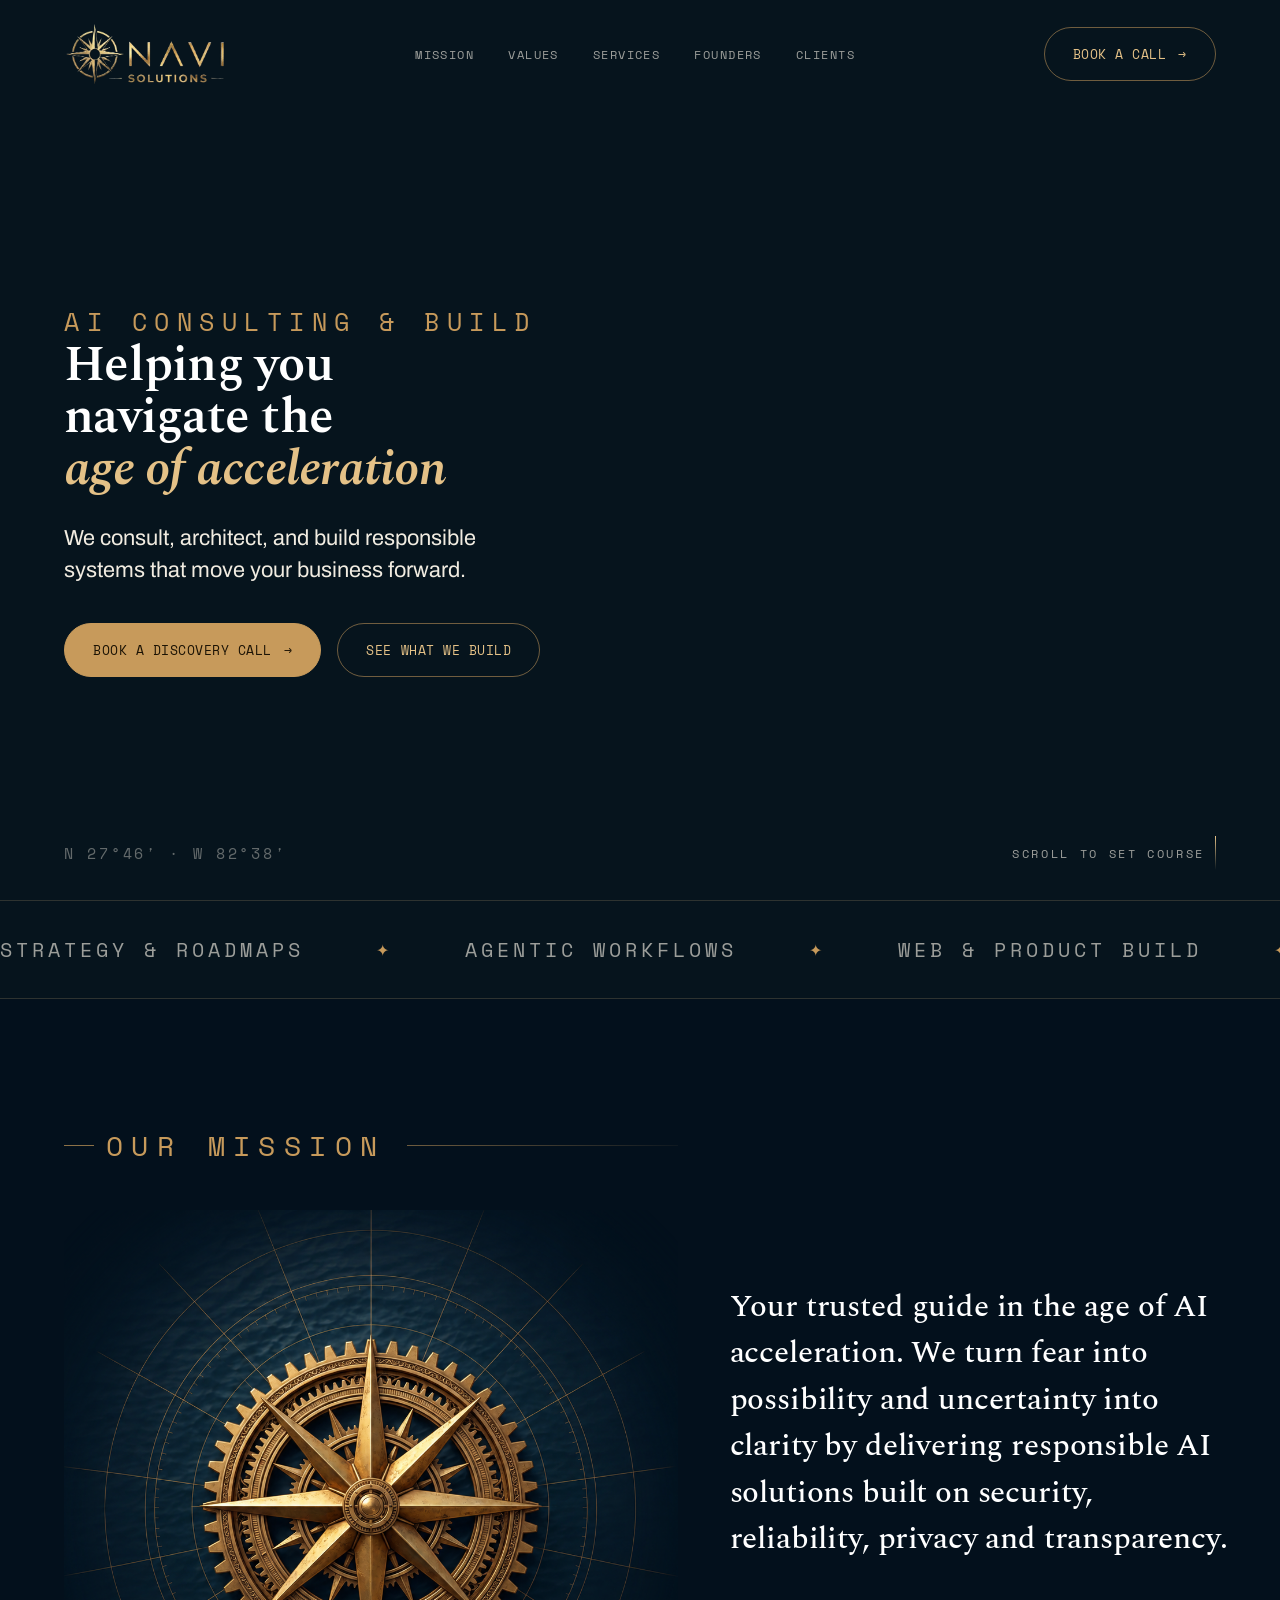
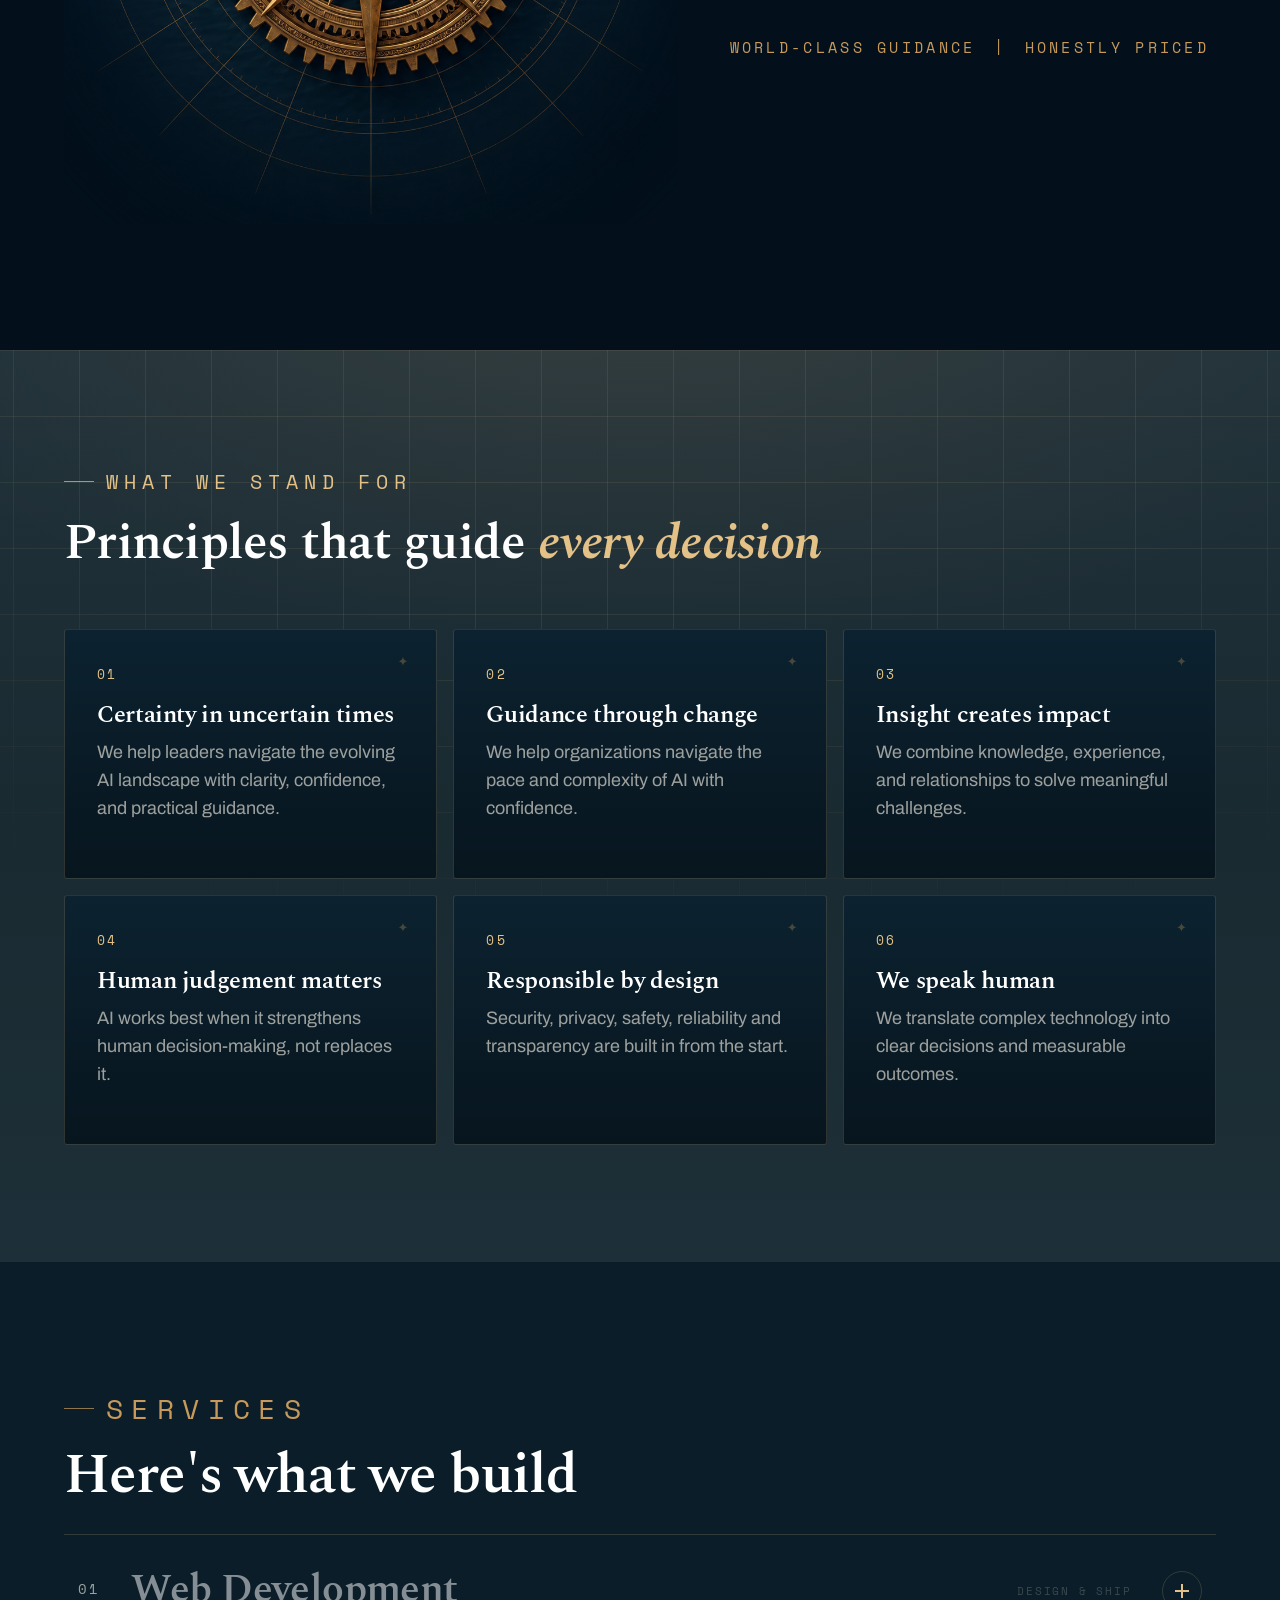
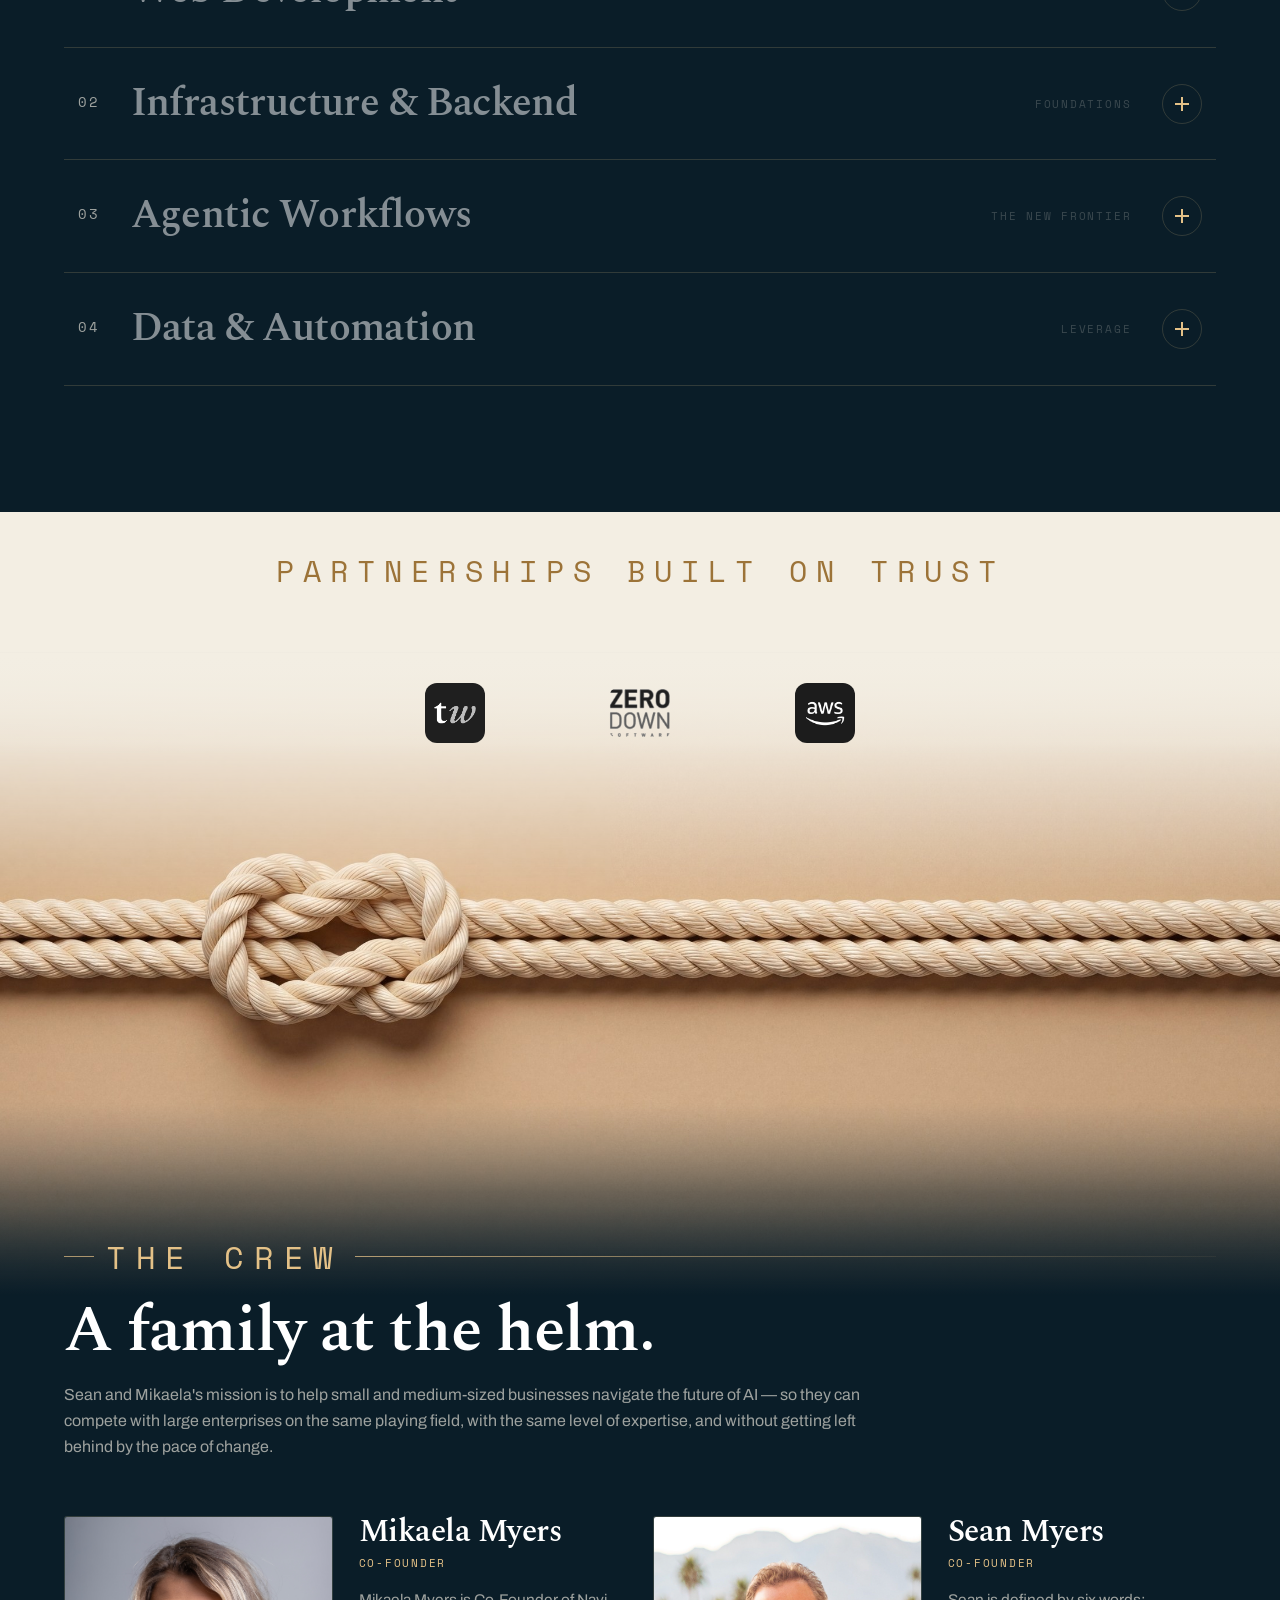
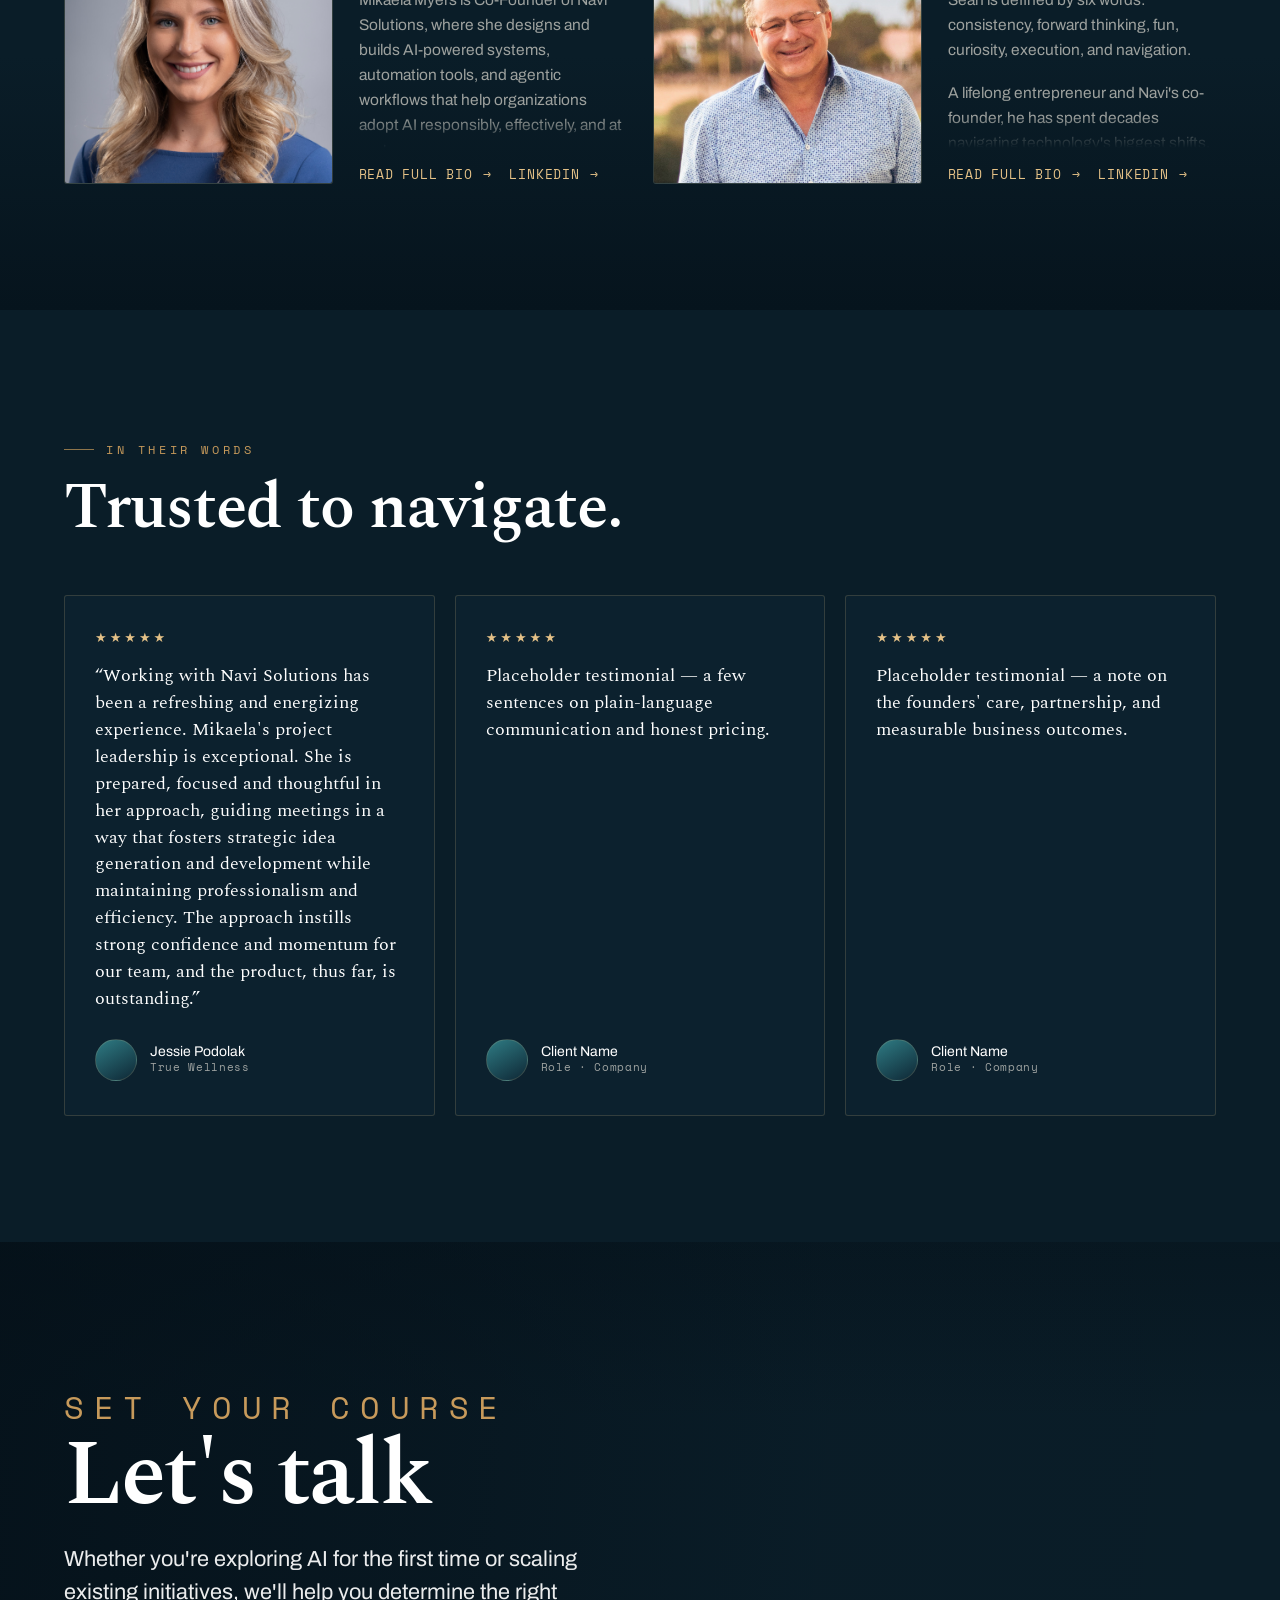
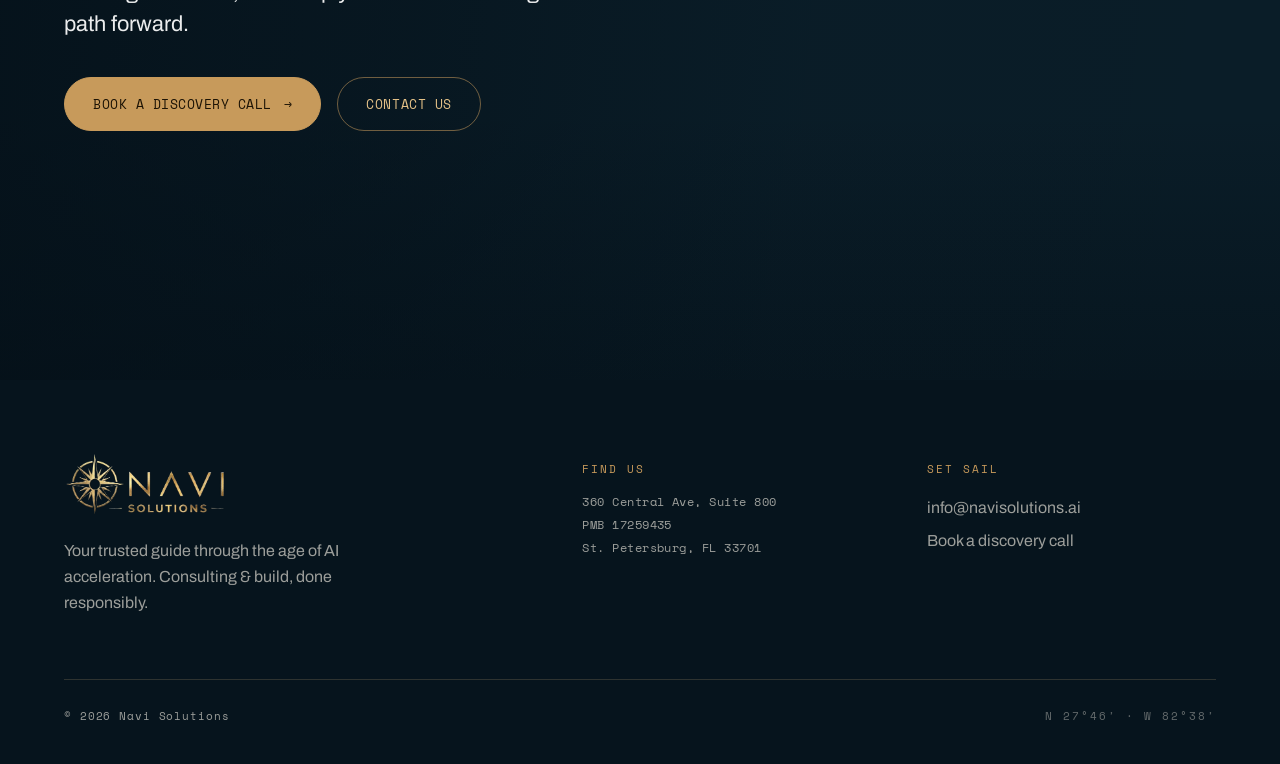
==== index.html @ 7c56c105 "Initial site upload from Claude Design export Co-Authored-By: Claude Sonnet 4.6 <noreply@anthropic.c" ====
<!DOCTYPE html>
<html lang="en" data-palette="teal" data-font="spectral">
<head>
<meta charset="UTF-8" />
<meta name="viewport" content="width=device-width, initial-scale=1.0" />
<title>Navi Solutions — Helping you navigate the age of acceleration</title>
<link rel="preconnect" href="https://fonts.googleapis.com" />
<link rel="preconnect" href="https://fonts.gstatic.com" crossorigin />
<link href="https://fonts.googleapis.com/css2?family=Fraunces:ital,opsz,wght@0,9..144,400;0,9..144,500;0,9..144,600;1,9..144,500;1,9..144,600&family=Spectral:ital,wght@0,500;0,600;1,500&family=Cormorant+Garamond:ital,wght@0,600;0,700;1,600&family=Archivo:wght@400;500;600&family=Space+Mono:wght@400;700&display=swap" rel="stylesheet" />
<link rel="stylesheet" href="site.css?v=24" />
<link rel="stylesheet" href="https://assets.calendly.com/assets/external/widget.css" />
</head>
<body>

<!-- ============================ NAV ============================ -->
<header class="nav">
  <a class="brand" href="#top" aria-label="Navi Solutions home">
    <img class="brand__logo" src="navi-logo-new.png" alt="Navi Solutions" />
  </a>
  <nav class="nav__menu">
    <a href="#mission">Mission</a>
    <a href="#values">Values</a>
    <a href="#services">Services</a>
    <a href="#founders">Founders</a>
    <a href="#proof">Clients</a>
  </nav>
  <div class="nav__right">
    <a class="btn btn--ghost js-book" href="https://calendly.com/mikaela-navisolutions/navi-solutions-discovery-call" target="_blank" rel="noopener"><span class="lbl">Book a call</span> <span class="arr">→</span></a>
    <button class="nav__burger" aria-label="Menu" aria-expanded="false"><span></span><span></span><span></span></button>
  </div>
</header>

<main id="top">

<!-- ============================ HERO ============================ -->
<section class="hero">
  <div class="hero__media">
    <video src="hero-compass-clean.mp4" autoplay muted loop playsinline></video>
  </div>
  <div class="hero__inner">
    <div class="hero__copy">
      <span class="kicker" data-rise="1" style="font-size: 25px">AI consulting &amp; build</span>
      <h1 data-rise="2" style="width: 600px">Helping you navigate the <em style="white-space: nowrap">age of acceleration</em></h1>
      <p class="hero__lead lead" data-rise="3">We consult, architect, and build responsible systems that move your business forward.</p>
      <div class="hero__actions" data-rise="4">
        <a class="btn js-book" href="https://calendly.com/mikaela-navisolutions/navi-solutions-discovery-call" target="_blank" rel="noopener"><span class="lbl">Book a discovery call</span> <span class="arr">→</span></a>
        <a class="btn btn--ghost" href="#services"><span class="lbl">See what we build</span></a>
      </div>
    </div>
  </div>
  <div class="hero__meta">
    <span class="coord" style="font-size: 15px">N 27°46′ · W 82°38′</span>
    <span class="scroll-cue" style="font-size: 12px">Scroll to set course <span class="rail"></span></span>
  </div>
</section>

<!-- ============================ STRIP ============================ -->
<div class="strip" aria-hidden="true">
  <div class="strip__track">
    <span class="strip__item">Strategy &amp; roadmaps</span>
    <span class="strip__item">Agentic workflows</span>
    <span class="strip__item">Web &amp; product build</span>
    <span class="strip__item">Data &amp; automation</span>
    <span class="strip__item">Deep infrastructure</span>
    <span class="strip__item">Responsible AI</span>
    <span class="strip__item">Strategy &amp; roadmaps</span>
    <span class="strip__item">Agentic workflows</span>
    <span class="strip__item">Web &amp; product build</span>
    <span class="strip__item">Data &amp; automation</span>
    <span class="strip__item">Deep infrastructure</span>
    <span class="strip__item">Responsible AI</span>
  </div>
</div>

<!-- ============================ MISSION ============================ -->
<section class="mission" id="mission">
  <div class="wrap">
    <div class="mission__grid">
      <div class="mission__aside">
        <div class="mission__head reveal">
          <span class="kicker mission__kicker">Our mission</span>
          <span class="mission__rule" aria-hidden="true"></span>
        </div>
        <figure class="mission__compass reveal">
          <img src="compass-mission-2.png" alt="Brass mariner's compass rose" loading="lazy" style="opacity: 1">
        </figure>
      </div>
      <div class="mission__body" style="gap: 26px">
      <p class="mission__lead reveal d1" style="font-size: 31px; text-align: left">Your trusted guide in the age of AI acceleration. We turn fear into possibility and uncertainty into clarity by delivering responsible AI solutions built on security, reliability, privacy and transparency.</p>
      <div class="mission__foot" style="gap: 2px">
        <p class="mission__note reveal d2" style="font-size: 15px; line-height: 2.4; width: 500px">World-class guidance <span class="sep">|</span> Honestly priced</p>
      </div>
    </div>
  </div>
</section>

<!-- ============================ VALUES ============================ -->
<section class="values" id="values">
  <div class="wrap">
    <div class="values__head">
      <span class="kicker reveal" style="font-size: 20px">What we stand for</span>
      <h2 class="h-sec reveal d1" style="font-size: 50px; max-width: none; white-space: nowrap">Principles that guide <em>every decision</em></h2>
    </div>
    <div class="vgrid">
      <article class="vcard reveal">
        <div class="vcard__no">01</div>
        <h3>Certainty in uncertain times</h3>
        <p style="font-size: 18px">We help leaders navigate the evolving AI landscape with clarity, confidence, and practical guidance.</p>
        <div class="vcard__rule"></div>
      </article>
      <article class="vcard reveal d1">
        <div class="vcard__no">02</div>
        <h3>Guidance through change</h3>
        <p style="font-size: 18px">We help organizations navigate the pace and complexity of AI with confidence.</p>
        <div class="vcard__rule"></div>
      </article>
      <article class="vcard reveal d2">
        <div class="vcard__no">03</div>
        <h3>Insight creates impact</h3>
        <p style="font-size: 18px">We combine knowledge, experience, and relationships to solve meaningful challenges.</p>
        <div class="vcard__rule"></div>
      </article>

      <article class="vcard reveal">
        <div class="vcard__no">04</div>
        <h3>Human judgement matters</h3>
        <p style="font-size: 18px">AI works best when it strengthens human decision-making, not replaces it.</p>
        <div class="vcard__rule"></div>
      </article>
      <article class="vcard reveal d1">
        <div class="vcard__no">05</div>
        <h3>Responsible by design</h3>
        <p style="font-size: 18px">Security, privacy, safety, reliability and transparency are built in from the start.</p>
        <div class="vcard__rule"></div>
      </article>
      <article class="vcard reveal d2">
        <div class="vcard__no">06</div>
        <h3>We speak human</h3>
        <p style="font-size: 18px">We translate complex technology into clear decisions and measurable outcomes.</p>
        <div class="vcard__rule"></div>
      </article>
    </div>
  </div>
</section>

<!-- ============================ SERVICES ============================ -->
<section class="services" id="services">
  <div class="wrap">
    <div class="services__head">
      <div>
        <span class="kicker reveal" style="font-size: 28px">Services</span>
        <h2 class="h-sec reveal d1" style="color: #fff; margin-top: 18px; font-size: 56px">Here's what we build</h2>
      </div>
    </div>
    <div class="svc-rows reveal d1">
      <article class="svc-row" tabindex="0" aria-expanded="false">
        <div class="svc-row__head">
          <span class="svc-row__no">01</span>
          <h3 class="svc-row__title" style="font-size: 40px">Web Development</h3>
          <span class="svc-row__hint">design &amp; ship</span>
          <span class="svc-row__plus" aria-hidden="true"></span>
        </div>
        <div class="svc-row__panel"><ul class="svc-row__items">
          <li>Business websites</li><li>Web apps</li><li>Landing pages</li>
        </ul></div>
      </article>
      <article class="svc-row" tabindex="0" aria-expanded="false">
        <div class="svc-row__head">
          <span class="svc-row__no">02</span>
          <h3 class="svc-row__title" style="font-size: 40px">Infrastructure &amp; Backend</h3>
          <span class="svc-row__hint">foundations</span>
          <span class="svc-row__plus" aria-hidden="true"></span>
        </div>
        <div class="svc-row__panel"><ul class="svc-row__items">
          <li>Database design &amp; build</li><li>Authentication systems</li><li>Tech-stack recommendations</li>
        </ul></div>
      </article>
      <article class="svc-row" tabindex="0" aria-expanded="false">
        <div class="svc-row__head">
          <span class="svc-row__no">03</span>
          <h3 class="svc-row__title" style="font-size: 40px">Agentic Workflows</h3>
          <span class="svc-row__hint">the new frontier</span>
          <span class="svc-row__plus" aria-hidden="true"></span>
        </div>
        <div class="svc-row__panel"><ul class="svc-row__items">
          <li>Responsible design</li><li>Architecture planning</li><li>Hosted &amp; deployable systems</li>
        </ul></div>
      </article>
      <article class="svc-row" tabindex="0" aria-expanded="false">
        <div class="svc-row__head">
          <span class="svc-row__no">04</span>
          <h3 class="svc-row__title" style="font-size: 40px">Data &amp; Automation</h3>
          <span class="svc-row__hint">leverage</span>
          <span class="svc-row__plus" aria-hidden="true"></span>
        </div>
        <div class="svc-row__panel"><ul class="svc-row__items">
          <li>Data-analysis scripts</li><li>Automation tools</li><li>File formatting</li><li>Data labeling</li>
        </ul></div>
      </article>
    </div>
  </div>
</section>

<!-- ============================ CLIENTS ============================ -->
<section class="clients" id="proof">
  <div class="wrap">
    <div class="clients__head">
      <span class="kicker on-cream reveal" style="justify-content:center; font-size: 30px">Partnerships built on trust</span>
    </div>
    <div class="clients__row reveal d1">
      <a class="client" href="https://truewellness.org/" target="_blank" rel="noopener"><img class="client__logo" src="tw-mono.png" alt="True Wellness" loading="lazy"></a>
      <a class="client" href="https://zerodownsoftware.com/" target="_blank" rel="noopener"><img class="client__logo" src="zerodown-mono.png" alt="Zero Down" loading="lazy" style="height:52px"></a>
      <a class="client" href="https://aws.amazon.com/" target="_blank" rel="noopener"><img class="client__logo" src="aws-mono.png" alt="AWS" loading="lazy"></a>
    </div>
  </div>
</section>

<div class="rope-sep" aria-hidden="true"><img src="rope-divider-5.jpg" alt="" loading="lazy"></div>

<!-- ============================ FOUNDERS ============================ -->
<section class="founders" id="founders">
  <div class="wrap">
    <div class="founders__head">
      <span class="kicker on-cream reveal" style="font-size: 32px">The crew</span>
      <h2 class="h-sec reveal d1" style="margin-top:18px">A family at the helm.</h2>
      <p class="reveal d2">Sean and Mikaela's mission is to help small and medium-sized businesses navigate the future of AI — so they can compete with large enterprises on the same playing field, with the same level of expertise, and without getting left behind by the pace of change.</p>
    </div>
    <div class="founders__grid">
      <article class="founder reveal">
        <div class="founder__photo founder__photo--filled"><img src="mikaela.jpg" alt="Mikaela Myers" loading="lazy" style="object-position:50% 18%"></div>
        <div class="founder__body">
          <h3>Mikaela Myers</h3>
          <div class="role">Co-founder</div>
          <div class="founder__bio">
            <p>Mikaela Myers is Co-Founder of Navi Solutions, where she designs and builds AI-powered systems, automation tools, and agentic workflows that help organizations adopt AI responsibly, effectively, and at scale.</p>
            <p>Before founding Navi, she spent nearly eight years at Amazon and AWS, building deep expertise at the intersection of artificial intelligence, product strategy, and responsible innovation…</p>
          </div>
          <div class="founder__links"><button class="ulink ulink--btn" type="button" data-bio-open="bio-mikaela" aria-haspopup="dialog">Read full bio <span class="arr">→</span></button><a class="ulink" href="https://www.linkedin.com/in/mikaela-myers-603930a4/" target="_blank" rel="noopener">LinkedIn <span class="arr">→</span></a></div>
        </div>
      </article>
      <article class="founder reveal d1">
        <div class="founder__photo founder__photo--filled"><img src="sean.png" alt="Sean Myers" loading="lazy"></div>
        <div class="founder__body">
          <h3>Sean Myers</h3>
          <div class="role">Co-founder</div>
          <div class="founder__bio">
            <p>Sean is defined by six words: consistency, forward thinking, fun, curiosity, execution, and navigation.</p>
            <p>A lifelong entrepreneur and Navi's co-founder, he has spent decades navigating technology's biggest shifts, from client-server and the dot-com era to the ASP wave that foreshadowed SaaS, and now cloud and AI…</p>
          </div>
          <div class="founder__links"><button class="ulink ulink--btn" type="button" data-bio-open="bio-sean" aria-haspopup="dialog">Read full bio <span class="arr">→</span></button><a class="ulink" href="#">LinkedIn <span class="arr">→</span></a></div>
        </div>
      </article>
    </div>
  </div>
</section>

<!-- ============================ TESTIMONIALS ============================ -->
<section class="tst">
  <div class="wrap">
    <div class="tst__head">
      <div>
        <span class="kicker reveal">In their words</span>
        <h2 class="h-sec reveal d1" style="margin-top:18px">Trusted to navigate.</h2>
      </div>
    </div>
    <div class="tst__grid">
      <article class="tcard reveal">
        <div class="stars">★★★★★</div>
        <blockquote>“Working with Navi Solutions has been a refreshing and energizing experience. Mikaela's project leadership is exceptional. She is prepared, focused and thoughtful in her approach, guiding meetings in a way that fosters strategic idea generation and development while maintaining professionalism and efficiency. The approach instills strong confidence and momentum for our team, and the product, thus far, is outstanding.”</blockquote>
        <div class="tcard__who"><div class="tcard__av"></div><div><div class="tcard__n">Jessie Podolak</div><div class="tcard__m">True Wellness</div></div></div>
      </article>
      <article class="tcard reveal d1">
        <div class="stars">★★★★★</div>
        <blockquote>Placeholder testimonial — a few sentences on plain-language communication and honest pricing.</blockquote>
        <div class="tcard__who"><div class="tcard__av"></div><div><div class="tcard__n">Client Name</div><div class="tcard__m">Role · Company</div></div></div>
      </article>
      <article class="tcard reveal d2">
        <div class="stars">★★★★★</div>
        <blockquote>Placeholder testimonial — a note on the founders' care, partnership, and measurable business outcomes.</blockquote>
        <div class="tcard__who"><div class="tcard__av"></div><div><div class="tcard__n">Client Name</div><div class="tcard__m">Role · Company</div></div></div>
      </article>
    </div>
  </div>
</section>

<!-- ============================ END / CONTACT ============================ -->
<section class="end" id="contact">
  <video class="end__video" src="water-bg.mp4?v=2" autoplay muted loop playsinline></video>
  <div class="end__scrim" aria-hidden="true"></div>
  <div class="end__copy">
    <div class="end__copy-inner">
      <span class="kicker reveal" style="font-size: 32px">Set your course</span>
      <h2 class="display reveal d1" style="font-size:clamp(48px,7.2vw,108px)">Let's talk</h2>
      <p class="lead end__lead reveal d2">Whether you're exploring AI for the first time or scaling existing initiatives, we'll help you determine the right path forward.</p>
      <div class="end__actions reveal d3">
        <a class="btn js-book" href="https://calendly.com/mikaela-navisolutions/navi-solutions-discovery-call" target="_blank" rel="noopener"><span class="lbl">Book a discovery call</span> <span class="arr">→</span></a>
        <button class="btn btn--ghost" type="button" id="contactToggle" aria-expanded="false" aria-controls="contactForm"><span class="lbl">Contact us</span></button>
      </div>
      <div class="contact reveal d3" id="contactForm">
        <div class="contact__inner">
          <form class="contact__card" id="contactFormEl" action="https://api.web3forms.com/submit" method="POST" novalidate>
            <input type="hidden" name="access_key" value="60089adf-e6bf-47f3-85b9-4d3ddc64207a" />
            <input type="hidden" name="subject" value="New contact from Navi Solutions website" />
            <input type="hidden" name="from_name" value="Navi Solutions Website" />
            <input type="checkbox" name="botcheck" class="contact__hp" tabindex="-1" autocomplete="off" aria-hidden="true" />
            <div class="contact__grid">
              <div class="field"><label for="cf-name">Name</label><input id="cf-name" name="name" type="text" placeholder="Your name" required /></div>
              <div class="field"><label for="cf-email">Email</label><input id="cf-email" name="email" type="email" placeholder="you@company.com" required /></div>
              <div class="field field--full"><label for="cf-company">Company</label><input id="cf-company" name="company" type="text" placeholder="Company name" /></div>
              <div class="field field--full"><label for="cf-note">Brief note</label><textarea id="cf-note" name="note" placeholder="What would you like to talk about?"></textarea></div>
            </div>
            <button class="btn contact__submit" type="submit"><span class="lbl">Send message</span> <span class="arr">→</span></button>
          </form>
        </div>
      </div>
    </div>
  </div>
</section>
</main>

<!-- ============================ FOOTER ============================ -->
<footer class="foot">
  <div class="wrap">
    <div class="foot__top">
      <div class="foot__brand">
        <a class="brand" href="#top">
          <img class="brand__logo brand__logo--foot" src="navi-logo-new.png" alt="Navi Solutions" />
        </a>
        <p>Your trusted guide through the age of AI acceleration. Consulting &amp; build, done responsibly.</p>
      </div>
      <div class="foot__col">
        <h4>Find us</h4>
        <address class="foot__addr">
          360 Central Ave, Suite 800<br>
          PMB 17259435<br>
          St. Petersburg, FL 33701
        </address>
      </div>
      <div class="foot__col">
        <h4>Set sail</h4>
        <a href="mailto:info@navisolutions.ai">info@navisolutions.ai</a>
        <a class="js-book" href="https://calendly.com/mikaela-navisolutions/navi-solutions-discovery-call" target="_blank" rel="noopener">Book a discovery call</a>
      </div>
    </div>
    <div class="foot__bottom">
      <span>© 2026 Navi Solutions</span>
      <span class="coord">N 27°46′ · W 82°38′</span>
    </div>
  </div>
</footer>

<div id="bio-mikaela" class="bio" aria-hidden="true">
  <div class="bio__backdrop" data-bio-close></div>
  <div class="bio__panel" role="dialog" aria-modal="true" aria-labelledby="bio-mikaela-name">
    <button class="bio__close" type="button" data-bio-close aria-label="Close">
      <span></span><span></span>
    </button>
    <div class="bio__media"><img src="mikaela.jpg" alt="Mikaela Myers" style="object-position:50% 18%"></div>
    <div class="bio__content">
      <span class="bio__role">Co-founder · Navi Solutions</span>
      <h3 class="bio__name" id="bio-mikaela-name">Mikaela Myers</h3>
      <div class="bio__copy">
        <p>Mikaela Myers is Co-Founder of Navi Solutions, where she designs and builds AI-powered systems, automation tools, and agentic workflows that help organizations adopt AI responsibly, effectively, and at scale.</p>
        <p>Before founding Navi, Mikaela spent nearly eight years at Amazon and AWS, building deep expertise at the intersection of artificial intelligence, product strategy, and responsible innovation. Most recently, she served as a Senior Technical Product Manager focused on Responsible AI, leading initiatives that embedded responsible AI best practices across traditional machine learning, generative AI, and agentic systems throughout the AWS stack.</p>
        <p>Her experience spans responsible AI frameworks, model governance, gold-standard dataset development, and tooling for teams working in computer vision, multimodal AI, generative AI, and agent architectures. In 2025, she announced the launch of the AWS Responsible AI Best Practice Framework at AWS re:Invent and co-led product development for a model customization agent within SageMaker AI.</p>
        <p>Earlier in her career, Mikaela was a product manager for multiple image-based models for Amazon Visual Search and led large-scale fulfillment center operations, experiences that shaped her ability to bridge technical innovation with operational execution.</p>
        <p>Having traveled to more than forty countries, Mikaela brings a global perspective and deep curiosity about how people learn, work, and adapt to change. That curiosity continues to fuel her work as an entrepreneur, helping organizations navigate one of the most transformative technological shifts of our time.</p>
      </div>
    </div>
  </div>
</div>

<div id="bio-sean" class="bio" aria-hidden="true">
  <div class="bio__backdrop" data-bio-close></div>
  <div class="bio__panel" role="dialog" aria-modal="true" aria-labelledby="bio-sean-name">
    <button class="bio__close" type="button" data-bio-close aria-label="Close">
      <span></span><span></span>
    </button>
    <div class="bio__media"><img src="sean.png" alt="Sean Myers"></div>
    <div class="bio__content">
      <span class="bio__role">Co-founder · Navi Solutions</span>
      <h3 class="bio__name" id="bio-sean-name">Sean Myers</h3>
      <div class="bio__copy">
        <p>Sean Myers is defined by six words: consistency, forward thinking, fun, curiosity, execution, and navigation.</p>
        <p>A lifelong entrepreneur and a co-founder of Navi Solutions, Sean has spent many decades navigating technology's most pivotal shifts. From the client-server revolution of the 1980s and '90s, through the dot-com era, the rise of ASP (Application Service Provider) platforms that foreshadowed modern SaaS, and into today's cloud and AI-driven world. As an early-stage founder and investor in infrastructure and deep technology, he has built and led large, high-performing multinational teams, turning bold ideas into operating businesses across borders and time zones. Sean has always had a knack for seeing around the corner. He began investing in the ASP space before the internet bubble even popped, recognizing the future of software delivery long before the market caught up.</p>
        <p>That spirit of navigation runs deeper than technology. When his daughter Mikaela was ten years old, Sean moved the family aboard a sailboat and spent fifteen months sailing the world's oceans, from the British Virgin Islands to Australia. That adventure captures something essential about who Sean is: that the best journeys, in business and in life, require equal parts preparation, courage, and a genuine love for the ride.</p>
      </div>
    </div>
  </div>
</div>

<script src="site.js"></script>
<script src="https://assets.calendly.com/assets/external/widget.js" async></script>
<script>
(function(){
  /* Calendly popup on every booking button */
  var CALENDLY_URL='https://calendly.com/mikaela-navisolutions/navi-solutions-discovery-call?primary_color=c79a5b&hide_gdpr_banner=1';
  document.querySelectorAll('.js-book').forEach(function(el){
    el.addEventListener('click',function(e){
      if(window.Calendly){
        e.preventDefault();
        Calendly.initPopupWidget({url:CALENDLY_URL});
      }
      /* else: fall back to the href (opens booking page in a new tab) */
    });
  });

  var toggle=document.getElementById('contactToggle');
  var panel=document.getElementById('contactForm');
  var form=document.getElementById('contactFormEl');
  if(toggle&&panel){
    toggle.addEventListener('click',function(){
      var open=panel.classList.toggle('is-open');
      toggle.setAttribute('aria-expanded',open?'true':'false');
      var lbl=toggle.querySelector('.lbl');
      if(lbl) lbl.textContent=open?'Close':'Contact us';
      if(open){ setTimeout(function(){ var n=document.getElementById('cf-name'); if(n) n.focus(); },320); }
    });
  }
  if(form){
    var submitBtn=form.querySelector('.contact__submit');
    form.addEventListener('submit',function(e){
      e.preventDefault();
      if(!form.checkValidity()){ form.reportValidity(); return; }
      var nameEl=document.getElementById('cf-name');
      var name=((nameEl&&nameEl.value)||'there').trim().replace(/[<>&]/g,'') || 'there';
      var prevLabel=submitBtn?submitBtn.innerHTML:'';
      if(submitBtn){ submitBtn.disabled=true; submitBtn.innerHTML='<span class="lbl">Sending…</span>'; }
      var oldErr=form.querySelector('.contact__error'); if(oldErr) oldErr.remove();
      fetch('https://api.web3forms.com/submit',{
        method:'POST',
        headers:{'Accept':'application/json'},
        body:new FormData(form)
      })
      .then(function(r){ return r.json(); })
      .then(function(data){
        if(data&&data.success){
          form.innerHTML='<div class="contact__thanks">Thanks, <span>'+name+'</span> — we\u2019ll be in touch shortly.</div>';
        } else {
          throw new Error((data&&data.message)||'Submission failed');
        }
      })
      .catch(function(){
        if(submitBtn){ submitBtn.disabled=false; submitBtn.innerHTML=prevLabel; }
        var err=document.createElement('p');
        err.className='contact__error';
        err.innerHTML='Something went wrong. Please email us directly at <a href="mailto:info@navisolutions.ai">info@navisolutions.ai</a>.';
        form.appendChild(err);
      });
    });
  }
})();
</script>

<template id="__bundler_thumbnail">
  <svg viewBox="0 0 100 100" xmlns="http://www.w3.org/2000/svg">
    <rect width="100" height="100" fill="#0a1d28"/>
    <circle cx="50" cy="50" r="30" fill="none" stroke="#c79a5b" stroke-width="2"/>
    <circle cx="50" cy="50" r="21" fill="none" stroke="#e4c187" stroke-width="1" opacity="0.6"/>
    <path d="M50 24 L55 50 L50 76 L45 50 Z" fill="#e4c187"/>
    <path d="M24 50 L50 45 L76 50 L50 55 Z" fill="#aeb7bc"/>
    <circle cx="50" cy="50" r="4" fill="#c79a5b"/>
  </svg>
</template>

</body>
</html>
---- site.css ----
/* ============================================================
   Navi Solutions — HI-FI site styles
   Palette pulled from the hero film: deep teal-black water,
   brushed-steel + warm brass, cream chart paper, gold light.
   ============================================================ */

:root {
  /* core palette */
  --abyss:    #0a1d28;   /* deepest water / primary dark */
  --abyss-2:  #06141d;   /* near-black trough */
  --deep:     #0e2735;   /* raised dark panel */
  --sea:      #1c4f5a;   /* mid teal */
  --sea-lit:  #2f7c84;   /* lit teal highlight */
  --brass:    #c79a5b;   /* brass */
  --brass-2:  #e4c187;   /* lit gold (the light source) */
  --brass-deep:#9c7338;
  --cream:    #f3eee3;   /* chart paper */
  --cream-2:  #e9e0cd;
  --paper:    #faf7f0;

  /* semantic */
  --ink:      #112430;          /* text on cream */
  --ink-soft: #46606b;
  --on-dark:  #f1ece1;
  --on-dark-soft: rgba(241,236,225,0.64);
  --line-dark: rgba(228,193,135,0.18);
  --line-cream: rgba(17,36,48,0.12);
  --halo: rgba(228,193,135,0.5);

  --font-display: 'Spectral', Georgia, serif;
  --font-body: 'Archivo', system-ui, sans-serif;
  --font-mono: 'Space Mono', ui-monospace, monospace;

  --maxw: 1240px;
  --gutter: clamp(20px, 5vw, 72px);
  --radius: 3px;
}

/* alternate palettes */
html[data-palette="ink"] {
  --abyss: #0c1622; --abyss-2: #060d15; --deep: #111f2c; --sea: #243f55; --sea-lit: #3a6488;
  --brass: #b9905a; --brass-2: #ddb878; --cream: #f1efe9; --cream-2: #e3ddcf; --paper:#f8f6f1;
  --ink:#10202e; --ink-soft:#42566a; --halo: rgba(221,184,120,0.5);
  --line-dark: rgba(221,184,120,0.16);
}
html[data-palette="verdigris"] {
  --abyss: #08231f; --abyss-2: #04150f; --deep: #0c2d27; --sea: #15564a; --sea-lit: #2c8771;
  --brass: #c59a52; --brass-2: #e8c577; --cream: #f1f0e6; --cream-2: #e2dfcc; --paper:#f8f7ee;
  --ink:#0e2620; --ink-soft:#3f5a50; --halo: rgba(232,197,119,0.5);
  --line-dark: rgba(232,197,119,0.16);
}

html[data-font="fraunces"] { --font-display: 'Fraunces', Georgia, serif; }
html[data-font="spectral"] { --font-display: 'Spectral', Georgia, serif; }
html[data-font="cormorant"] { --font-display: 'Cormorant Garamond', Georgia, serif; }

* { box-sizing: border-box; }
html { scroll-behavior: smooth; overflow-x: clip; }
body {
  margin: 0; font-family: var(--font-body); color: var(--ink);
  background: var(--abyss); overflow-x: clip;
  -webkit-font-smoothing: antialiased; text-rendering: optimizeLegibility;
}
::selection { background: var(--brass); color: #1a1206; }

/* ---------- type ---------- */
h1,h2,h3,h4 { font-family: var(--font-display); font-weight: 600; margin: 0; line-height: 1.02; letter-spacing: -0.015em; }
p { margin: 0 0 1em; line-height: 1.62; }
a { color: inherit; }

.display { font-size: clamp(44px, 7vw, 104px); font-weight: 600; line-height: 0.98; letter-spacing: -0.02em; }
.h-sec { font-size: clamp(34px, 5vw, 72px); }
.lead { font-size: clamp(18px, 1.7vw, 23px); line-height: 1.5; }

.kicker {
  font-family: var(--font-mono); font-size: 12px; letter-spacing: 0.3em;
  text-transform: uppercase; color: var(--brass); display: inline-flex; align-items: center; gap: 12px;
}
.kicker::before { content:""; width: 30px; height: 1px; background: currentColor; opacity: 0.7; }
.hero__copy .kicker::before { display: none; }
.clients__head .kicker::before { display: none; }
.kicker.on-cream { color: var(--brass-deep); }

.coord { font-family: var(--font-mono); font-size: 11px; letter-spacing: 0.18em; opacity: 0.62; }

/* ---------- layout ---------- */
.wrap { width: min(var(--maxw), 100% - var(--gutter)*2); margin-inline: auto; }
.wrap-wide { width: min(1440px, 100% - var(--gutter)*2); margin-inline: auto; }
section { position: relative; }

/* ---------- buttons ---------- */
.btn {
  --bg: var(--brass); --fg: #1c1305;
  font-family: var(--font-mono); font-size: 13px; letter-spacing: 0.04em; text-transform: uppercase;
  display: inline-flex; align-items: center; gap: 12px; padding: 16px 28px;
  background: var(--bg); color: var(--fg); text-decoration: none; border: 1px solid var(--bg);
  border-radius: 999px; cursor: pointer; position: relative; overflow: hidden;
  transition: transform .35s cubic-bezier(.2,.8,.2,1), box-shadow .35s ease, background .35s ease, color .35s ease;
}
.btn span.lbl { position: relative; z-index: 1; }
.btn .arr { position: relative; z-index: 1; transition: transform .35s cubic-bezier(.2,.8,.2,1); }
.btn:hover { transform: translateY(-2px); box-shadow: 0 14px 34px -10px rgba(0,0,0,0.5); }
.btn:hover .arr { transform: translateX(5px); }
.btn--ghost { --bg: transparent; --fg: var(--brass-2); border-color: color-mix(in srgb, var(--brass) 55%, transparent); }
.btn--ghost:hover { --fg: #1c1305; background: var(--brass-2); border-color: var(--brass-2); }
.btn--ink { --bg: var(--ink); --fg: var(--cream); border-color: var(--ink); }
.btn--on-cream-ghost { --bg: transparent; --fg: var(--ink); border-color: var(--line-cream); }
.btn--on-cream-ghost:hover { --bg: var(--ink); --fg: var(--cream); border-color: var(--ink); }

/* link with animated underline */
.ulink { font-family: var(--font-mono); font-size: 13px; letter-spacing: 0.06em; text-transform: uppercase;
  text-decoration: none; color: var(--brass-2); display: inline-flex; align-items: center; gap: 10px; position: relative; }
.ulink::after { content:""; position: absolute; left: 0; bottom: -4px; height: 1px; width: 100%; background: currentColor; transform: scaleX(0); transform-origin: left; transition: transform .4s cubic-bezier(.2,.8,.2,1); }
.ulink:hover::after { transform: scaleX(1); }
.ulink .arr { transition: transform .35s ease; }
.ulink:hover .arr { transform: translateX(4px); }

/* =========================================================================
   NAV
   ========================================================================= */
.nav {
  position: fixed; inset: 0 0 auto 0; z-index: 80;
  display: flex; align-items: center; justify-content: space-between;
  padding: 22px var(--gutter); transition: padding .4s ease, background .4s ease, border-color .4s ease, backdrop-filter .4s ease;
  border-bottom: 1px solid transparent;
}
.nav.scrolled { background: color-mix(in srgb, var(--abyss) 82%, transparent); backdrop-filter: blur(14px) saturate(1.1); border-bottom-color: var(--line-dark); padding-top: 14px; padding-bottom: 14px; }
.brand { display: inline-flex; align-items: center; gap: 13px; text-decoration: none; color: var(--on-dark); }
.brand__logo { height: 64px; width: auto; display: block; transition: height .4s ease; }
.nav.scrolled .brand__logo { height: 52px; }
.brand__logo--foot { height: 64px; }
.brand__mark { width: 34px; height: 34px; flex: none; }
.brand__name { font-family: var(--font-display); font-size: 22px; font-weight: 600; line-height: 1; }
.brand__name small { display: block; font-family: var(--font-mono); font-size: 9.5px; letter-spacing: 0.26em; text-transform: uppercase; opacity: 0.6; font-weight: 400; margin-top: 3px; }
.nav__menu { display: flex; align-items: center; gap: 34px; }
.nav__menu a { font-family: var(--font-mono); font-size: 12px; letter-spacing: 0.12em; text-transform: uppercase; color: var(--on-dark-soft); text-decoration: none; transition: color .25s; position: relative; }
.nav__menu a::after { content:""; position:absolute; left:0; bottom:-6px; width:100%; height:1px; background: var(--brass-2); transform: scaleX(0); transform-origin:left; transition: transform .35s cubic-bezier(.2,.8,.2,1); }
.nav__menu a:hover { color: var(--on-dark); }
.nav__menu a:hover::after { transform: scaleX(1); }
.nav__right { display: flex; align-items: center; gap: 20px; }
.nav__burger { display: none; flex-direction: column; gap: 5px; background: none; border: 0; cursor: pointer; padding: 8px; }
.nav__burger span { width: 26px; height: 2px; background: var(--on-dark); display: block; transition: transform .3s, opacity .3s; }

/* =========================================================================
   HERO — full-bleed film
   ========================================================================= */
.hero { position: relative; min-height: 100svh; display: flex; align-items: center; overflow: hidden; background: var(--abyss-2); }
.hero__media { position: absolute; inset: 0; z-index: 0; }
.hero__media video, .hero__media img { width: 100%; height: 100%; object-fit: cover; }
.hero__media::after {
  content:""; position: absolute; inset: 0;
  background:
    linear-gradient(90deg, var(--abyss-2) 0%, color-mix(in srgb,var(--abyss-2) 70%, transparent) 34%, transparent 60%),
    linear-gradient(0deg, var(--abyss-2) 2%, transparent 30%),
    radial-gradient(120% 80% at 12% 50%, color-mix(in srgb,var(--abyss-2) 55%, transparent), transparent 60%);
}
.hero__inner { position: relative; z-index: 2; width: min(var(--maxw), 100% - var(--gutter)*2); margin-inline: auto; padding-top: 80px; }
.hero__copy { max-width: 660px; }
.hero h1 { color: #fff; font-size: clamp(34px, 3.9vw, 58px); line-height: 1.04; max-width: 12ch; }
.hero h1 em { font-style: italic; color: var(--brass-2); }
.hero__lead { color: var(--on-dark); opacity: 0.84; max-width: 40ch; margin-top: 26px; }
.hero__actions { display: flex; gap: 16px; flex-wrap: wrap; margin-top: 36px; }
.hero__meta { position: absolute; left: var(--gutter); right: var(--gutter); bottom: 30px; z-index: 2;
  display: flex; align-items: center; justify-content: space-between; gap: 20px; color: var(--on-dark-soft); }
.hero__meta .coord { color: var(--on-dark-soft); }
.scroll-cue { display: inline-flex; align-items: center; gap: 10px; font-family: var(--font-mono); font-size: 11px; letter-spacing: 0.22em; text-transform: uppercase; color: var(--on-dark-soft); }
.scroll-cue .rail { width: 1px; height: 34px; background: linear-gradient(var(--brass-2), transparent); position: relative; overflow: hidden; }
.scroll-cue .rail::after { content:""; position: absolute; top: -34px; left: 0; width: 100%; height: 34px; background: var(--brass-2); animation: railDrop 2.4s cubic-bezier(.7,0,.3,1) infinite; }
@keyframes railDrop { 0% { top: -34px; } 60%,100% { top: 34px; } }

/* hero entrance */
.hero [data-rise] { opacity: 0; transform: translateY(26px); }
.hero.lit [data-rise] { opacity: 1; transform: none; transition: opacity 1s cubic-bezier(.2,.8,.2,1), transform 1s cubic-bezier(.2,.8,.2,1); }
.hero.lit [data-rise="1"] { transition-delay: .1s; }
.hero.lit [data-rise="2"] { transition-delay: .24s; }
.hero.lit [data-rise="3"] { transition-delay: .38s; }
.hero.lit [data-rise="4"] { transition-delay: .52s; }

/* =========================================================================
   MARQUEE strip (trusted by / capability ticker)
   ========================================================================= */
.strip { background: var(--abyss-2); border-block: 1px solid var(--line-dark); overflow: hidden; padding: 34px 0; }
.strip__track { display: flex; width: max-content; animation: marquee 40s linear infinite; }
.strip:hover .strip__track { animation-play-state: paused; }
.strip__item { font-family: var(--font-mono); font-size: 20px; letter-spacing: 0.2em; text-transform: uppercase; color: var(--on-dark-soft); display: inline-flex; align-items: center; gap: 72px; margin-right: 72px; white-space: nowrap; }
.strip__item::after { content: "✦"; color: var(--brass); font-size: 16px; }
@keyframes marquee { to { transform: translateX(-50%); } }

/* =========================================================================
   MISSION
   ========================================================================= */
.mission { background: #03101c; color: var(--on-dark); padding: clamp(100px,14vh,180px) 0; position: relative; overflow: hidden; isolation: isolate; }
.mission__rope { position: absolute; top: 14px; right: clamp(14px, 5vw, 96px); width: clamp(104px, 10vw, 150px); z-index: 2; transform: rotate(5deg); transform-origin: top center; filter: drop-shadow(0 22px 28px rgba(0,0,0,0.5)); pointer-events: none; }
.mission__rope img { display: block; width: 100%; height: auto; }
.mission__grid { position: relative; z-index: 1; display: grid; grid-template-columns: 1fr; gap: 40px; justify-items: center; text-align: center; }
.mission__body { display: flex; flex-direction: column; gap: 26px; }
.mission__aside { display: flex; flex-direction: column; align-items: center; gap: 24px; width: 100%; }
.mission__head { display: flex; align-items: center; gap: 22px; margin-bottom: 20px; width: 100%; }
.mission__rule { flex: 1 1 auto; height: 1px; background: linear-gradient(90deg, color-mix(in srgb, var(--brass) 55%, transparent), color-mix(in srgb, var(--brass) 6%, transparent)); }
.mission__kicker { font-size: 28px; letter-spacing: 0.3em; justify-content: flex-start; flex: none; }
.mission__compass { position: relative; margin: 0; width: clamp(280px, 48vw, 620px); max-width: 100%; aspect-ratio: 1; overflow: hidden; }
.mission__compass img { width: 100%; height: 100%; object-fit: contain; filter: saturate(1.03); transform: scale(1.18); transform-origin: 50% 54%;
  -webkit-mask-image: radial-gradient(circle at 50% 50%, #000 52%, rgba(0,0,0,0.55) 68%, transparent 80%);
  mask-image: radial-gradient(circle at 50% 50%, #000 52%, rgba(0,0,0,0.55) 68%, transparent 80%); }
.mission__lead { margin-inline: auto; }
.mission__note .sep { color: var(--brass); margin: 0 6px; }
.mission__lead { font-family: var(--font-display); font-size: clamp(22px, 2.25vw, 31px); line-height: 1.5; letter-spacing: -0.005em; color: #fff; max-width: 32rem; font-weight: 450; text-wrap: pretty; margin: 0; }
.mission__lead .muted, .mission__lead .gold { color: #fff; font-style: normal; }
.mission__foot { display: flex; flex-direction: column; align-items: center; gap: 22px; margin-top: clamp(34px, 4.5vh, 48px); }
.mission__foot::before { display: none; }
.mission__note { margin: 0; text-align: center; font-family: var(--font-mono); font-size: 15px; letter-spacing: 0.22em; line-height: 1.4; text-transform: uppercase; color: var(--brass); }
.mission__stats { display: flex; gap: 48px; }
.stat .n { font-family: var(--font-display); font-size: clamp(34px,3.4vw,52px); color: var(--brass-2); line-height: 1; }
.stat .l { font-family: var(--font-mono); font-size: 11px; letter-spacing: 0.16em; text-transform: uppercase; color: var(--on-dark-soft); margin-top: 8px; }

/* =========================================================================
   VALUES
   ========================================================================= */
.values {
  position: relative; isolation: isolate; overflow: hidden;
  color: var(--on-dark);
  padding: clamp(92px,13vh,156px) 0;
  background:
    radial-gradient(120% 72% at 50% -8%, color-mix(in srgb, var(--brass) 12%, transparent), transparent 56%),
    linear-gradient(180deg, #20313a 0%, #1a2a31 52%, #1d2f38 100%);
}
/* faint chart-grid texture, faded toward the edges */
.values::before {
  content:""; position:absolute; inset:0; z-index:0; pointer-events:none;
  background-image:
    linear-gradient(var(--line-dark) 1px, transparent 1px),
    linear-gradient(90deg, var(--line-dark) 1px, transparent 1px);
  background-size: 66px 66px; background-position: center top;
  -webkit-mask-image: radial-gradient(125% 95% at 50% 0%, #000 35%, transparent 72%);
          mask-image: radial-gradient(125% 95% at 50% 0%, #000 35%, transparent 72%);
  opacity: .55;
}
.values .wrap { position: relative; z-index: 1; }

.values__head {
  display: grid; grid-template-columns: 1fr; gap: 20px; justify-items: start;
  max-width: 70ch; margin: 0 0 clamp(48px,6.5vh,80px); text-align: left;
}
.values__head .kicker { justify-content: flex-start; color: var(--brass-2); }
.values__head h2 { color: #fff; max-width: 20ch; line-height: 1.08; text-wrap: balance; }
.values__head h2 em { font-style: italic; color: var(--brass-2); }
.values__head p { color: var(--on-dark-soft); max-width: 54ch; }

.vgrid { display: grid; grid-template-columns: repeat(12, 1fr); gap: 16px; }
.vcard {
  grid-column: span 4; position: relative; overflow: hidden;
  padding: 34px 32px 30px;
  border: 1px solid var(--line-dark); border-radius: var(--radius);
  background: linear-gradient(180deg, #0c2230 0%, #07151e 100%);
  transition: transform .5s cubic-bezier(.2,.8,.2,1), border-color .5s ease, box-shadow .5s ease;
}
/* brass light-source glow that wakes on hover */
.vcard::before {
  content:""; position:absolute; inset:0; z-index:0; pointer-events:none;
  background: radial-gradient(95% 75% at 50% -10%, color-mix(in srgb, var(--brass) 20%, transparent), transparent 62%);
  opacity: 0; transition: opacity .5s ease;
}
/* compass tick, top-right */
.vcard::after {
  content:"\2726"; position:absolute; top:24px; right:28px; z-index:2;
  color: var(--brass); font-size: 13px; opacity: .32;
  transition: opacity .45s ease, transform .6s cubic-bezier(.2,.8,.2,1);
}
.vcard:hover {
  transform: translateY(-6px);
  border-color: color-mix(in srgb, var(--brass) 52%, var(--line-dark));
  box-shadow: 0 32px 64px -34px rgba(0,0,0,0.75);
}
.vcard:hover::before { opacity: 1; }
.vcard:hover::after { opacity: .92; transform: rotate(90deg); }
.vcard > * { position: relative; z-index: 1; }
.vcard__no { font-family: var(--font-mono); font-size: 13px; letter-spacing: 0.18em; color: var(--brass-2); transition: color .4s; }
.vcard h3 { font-size: 24px; color: #fff; margin: 18px 0 10px; line-height: 1.14; }
.vcard p { font-size: 15px; color: var(--on-dark-soft); margin: 0; line-height: 1.55; }
.vcard__rule { height: 1px; background: linear-gradient(90deg, var(--brass), transparent); margin: 24px 0 0; transform: scaleX(0); transform-origin: left; transition: transform .55s cubic-bezier(.2,.8,.2,1); }
.vcard:hover .vcard__rule { transform: scaleX(1); }

/* =========================================================================
   SERVICES — expanding rows
   ========================================================================= */
.services { background: var(--abyss); color: var(--on-dark); padding: clamp(100px,14vh,170px) 0; overflow: hidden; }
.services__head { display: flex; justify-content: space-between; align-items: flex-end; gap: 30px; flex-wrap: wrap; margin-bottom: 30px; }
.services__head .lead { color: var(--brass-2); font-family: var(--font-display); font-style: italic; max-width: 16ch; text-align: right; }
.svc-rows { border-top: 1px solid var(--line-dark); }
.svc-row { border-bottom: 1px solid var(--line-dark); position: relative; cursor: pointer; outline: none; }
.svc-row::before { content:""; position: absolute; inset: 0; z-index: 0; background: linear-gradient(90deg, color-mix(in srgb,var(--sea) 40%, transparent), transparent 72%); transform: scaleX(0); transform-origin: left; transition: transform .6s cubic-bezier(.2,.8,.2,1); }
.svc-row.is-active::before { transform: scaleX(1); }
.svc-row__head { position: relative; z-index: 1; display: grid; grid-template-columns: auto 1fr auto auto; align-items: center; gap: clamp(18px,2.4vw,44px); padding: clamp(24px,2.8vw,40px) 14px; transition: padding-left .5s cubic-bezier(.2,.8,.2,1); }
.svc-row.is-active .svc-row__head { padding-left: 26px; }
.svc-row__no { font-family: var(--font-mono); font-size: 14px; letter-spacing: 0.14em; color: var(--on-dark-soft); align-self: start; padding-top: 0.5em; transition: color .4s; }
.svc-row.is-active .svc-row__no { color: var(--brass-2); }
.svc-row__title { font-size: clamp(28px,4vw,58px); line-height: 1; color: rgba(255,255,255,0.5); transition: color .4s; }
.svc-row.is-active .svc-row__title { color: #fff; }
.svc-rows:hover .svc-row:not(.is-active) .svc-row__title { color: rgba(255,255,255,0.3); }
.svc-row__hint { font-family: var(--font-mono); font-size: 11px; letter-spacing: 0.16em; text-transform: uppercase; color: var(--on-dark-soft); opacity: 0.32; text-align: right; align-self: center; white-space: nowrap; transition: opacity .4s, color .4s; }
.svc-row.is-active .svc-row__hint { opacity: 0.9; color: var(--brass-2); }
.svc-row__plus { position: relative; width: 40px; height: 40px; flex: none; align-self: center; border: 1px solid var(--line-dark); border-radius: 50%; transition: border-color .4s, background .4s, transform .5s cubic-bezier(.2,.8,.2,1); }
.svc-row.is-active .svc-row__plus { border-color: var(--brass-2); background: color-mix(in srgb,var(--brass) 14%, transparent); transform: rotate(180deg); }
.svc-row__plus::before, .svc-row__plus::after { content:""; position: absolute; background: var(--brass-2); transition: transform .45s cubic-bezier(.2,.8,.2,1), opacity .4s; }
.svc-row__plus::before { top: 50%; left: 50%; width: 14px; height: 2px; transform: translate(-50%,-50%); }
.svc-row__plus::after { left: 50%; top: 50%; height: 14px; width: 2px; transform: translate(-50%,-50%); }
.svc-row.is-active .svc-row__plus::after { transform: translate(-50%,-50%) scaleY(0); opacity: 0; }
.svc-row__panel { position: relative; z-index: 1; display: grid; grid-template-rows: 0fr; opacity: 0; padding: 0 14px 0 calc(26px + 2.6ch); transition: grid-template-rows .55s cubic-bezier(.2,.8,.2,1), opacity .45s, padding .5s; }
.svc-row.is-active .svc-row__panel { grid-template-rows: 1fr; opacity: 1; padding-bottom: clamp(24px,2.8vw,40px); }
.svc-row__items { overflow: hidden; list-style: none; margin: 0; padding: 0; display: flex; flex-wrap: wrap; gap: 16px 48px; }
.svc-row__items li { display: flex; align-items: center; gap: 13px; font-size: clamp(15px,1.2vw,19px); color: var(--on-dark); transform: translateY(12px); opacity: 0; transition: transform .55s cubic-bezier(.2,.8,.2,1), opacity .5s; }
.svc-row.is-active .svc-row__items li { transform: none; opacity: 1; }
.svc-row.is-active .svc-row__items li:nth-child(2){ transition-delay:.06s; }
.svc-row.is-active .svc-row__items li:nth-child(3){ transition-delay:.12s; }
.svc-row.is-active .svc-row__items li:nth-child(4){ transition-delay:.18s; }
.svc-row__items li::before { content:""; width: 9px; height: 9px; flex: none; background: var(--brass); transform: rotate(45deg); }
.svc-row:focus-visible { box-shadow: inset 3px 0 0 var(--brass-2); }

/* =========================================================================
   CLIENTS
   ========================================================================= */
.clients { background: linear-gradient(180deg, var(--cream) 0%, var(--cream) 46%, transparent 80%); color: var(--ink); padding: clamp(26px,4vh,46px) 0 clamp(40px,6vh,80px); position: relative; z-index: 2; }
.clients__head { text-align: center; margin-bottom: clamp(56px,8vh,92px); }
.clients__row { display: flex; flex-wrap: wrap; justify-content: center; align-items: center; gap: clamp(36px,8vw,104px); }
.client { background: none; position: relative; text-decoration: none; color: inherit; display: flex; align-items: center; justify-content: center; gap: 12px; padding: 18px 10px; font-family: var(--font-display); font-size: 20px; font-weight: 600; color: var(--ink); transition: opacity .35s ease; }
.client:hover { z-index: 5; }
.client__logo--wide { height: 52px; }
.client__logo { height: 60px; width: auto; max-width: 100%; object-fit: contain; border-radius: 12px; display: block; transition: transform .4s cubic-bezier(.2,.8,.2,1); transform-origin: center; will-change: transform; }
.client:hover .client__logo { transform: scale(3); }
.client__mark { font-family: var(--font-display); font-weight: 600; font-size: 22px; letter-spacing: -0.01em; color: #6e6e6e; transition: color .35s ease; }
.client:hover .client__mark { color: #4a4a4a; }
.client .dot { width: 18px; height: 18px; border: 1.5px solid var(--brass); border-radius: 50%; position: relative; flex: none; }
.client .dot::after { content:""; position:absolute; inset: 5px; background: var(--brass); border-radius: 50%; }
.client.is-empty { color: #8a8a8a; font-family: var(--font-mono); font-size: 12px; letter-spacing: 0.12em; opacity: 0.7; }
.rope-sep { background: linear-gradient(180deg, var(--cream) 0%, var(--cream) 36%, #0a1d28 84%, #0a1d28 100%); line-height: 0; overflow: hidden; position: relative; z-index: 1; margin-top: clamp(-210px,-18vh,-150px); }
.rope-sep img { display: block; width: 100%; height: auto;
  /* long, eased ombre: the tan ground melts gradually into the cream
     above and below, with the rope held fully opaque in the middle */
  -webkit-mask-image: linear-gradient(180deg,
      transparent 0%, rgba(0,0,0,0.18) 14%, rgba(0,0,0,0.6) 26%, #000 37%,
      #000 70%, rgba(0,0,0,0.5) 84%, rgba(0,0,0,0.14) 95%, transparent 100%);
          mask-image: linear-gradient(180deg,
      transparent 0%, rgba(0,0,0,0.18) 14%, rgba(0,0,0,0.6) 26%, #000 37%,
      #000 70%, rgba(0,0,0,0.5) 84%, rgba(0,0,0,0.14) 95%, transparent 100%); }

/* =========================================================================
   VOYAGE
   ========================================================================= */
/* =========================================================================
   FOUNDERS
   ========================================================================= */
.founders { background: linear-gradient(180deg, transparent 0%, transparent 6%, #0a1d28 38%, var(--abyss) 66%, var(--abyss-2) 100%); color: var(--on-dark); padding: clamp(56px,8vh,104px) 0 clamp(100px,14vh,180px); position: relative; z-index: 2; margin-top: clamp(-185px,-15vh,-128px); }
.founders__head { max-width: none; margin-bottom: 56px; }
.founders__head .kicker { display: flex; width: 100%; color: var(--brass-2); }
.founders__head .kicker::after { content:""; flex: 1 1 auto; height: 1px; align-self: center; background: linear-gradient(90deg, currentColor, color-mix(in srgb, currentColor 8%, transparent)); opacity: 0.75; }
.founders__head h2 { white-space: nowrap; color: #fff; }
.founders__head p { color: var(--on-dark-soft); margin-top: 18px; max-width: 92ch; text-wrap: pretty; }
.founders__grid { display: grid; grid-template-columns: 1fr 1fr; gap: 26px; }
.founder { display: grid; grid-template-columns: 1fr 1fr; gap: 26px; align-items: start; }
.founder__photo { position: relative; aspect-ratio: 1/1; border-radius: var(--radius); overflow: hidden;
  background: linear-gradient(160deg, var(--deep), var(--abyss)); border: 1px solid var(--line-dark); display: flex; align-items: flex-end; justify-content: flex-start; }
.founder__photo::before { content:""; position: absolute; inset: 0; background: repeating-linear-gradient(45deg, rgba(228,193,135,0.06) 0 12px, transparent 12px 24px); }
.founder__photo .tag { position: relative; font-family: var(--font-mono); font-size: 10px; letter-spacing: 0.14em; text-transform: uppercase; color: var(--on-dark-soft); padding: 12px 14px; }
.founder__photo--filled img { position: absolute; inset: 0; width: 100%; height: 100%; object-fit: cover; object-position: 50% 30%; }
.founder__photo--filled::before { display: none; }
.founder__body { display: flex; flex-direction: column; justify-content: flex-start; aspect-ratio: 1 / 1; min-height: 0; overflow: hidden; }
.founder__bio { flex: 1 1 auto; min-height: 0; overflow: hidden; -webkit-mask-image: linear-gradient(180deg,#000 80%, transparent 100%); mask-image: linear-gradient(180deg,#000 80%, transparent 100%); }
.founder__bio p:last-child { margin-bottom: 0; }
.founder h3 { font-size: clamp(26px,2.4vw,34px); color: #fff; }
.founder .role { font-family: var(--font-mono); font-size: 11px; letter-spacing: 0.16em; text-transform: uppercase; color: var(--brass-2); margin: 8px 0 16px; }
.founder p { color: var(--on-dark-soft); font-size: 15.5px; margin: 0 0 18px; }
.founder__links { display: flex; flex-wrap: wrap; gap: 10px 18px; margin-top: 16px; flex: none; }
.ulink--btn { background: none; border: 0; padding: 0; cursor: pointer; font-size: 13px; }

/* full-bio modal */
.bio { position: fixed; inset: 0; z-index: 200; display: grid; place-items: center; padding: clamp(16px,4vw,48px);
  visibility: hidden; opacity: 0; transition: opacity .35s ease, visibility 0s linear .35s; }
.bio[aria-hidden="false"] { visibility: visible; opacity: 1; transition: opacity .35s ease; }
.bio__backdrop { position: absolute; inset: 0; background: color-mix(in srgb, var(--abyss-2) 78%, transparent); backdrop-filter: blur(6px); }
.bio__panel { position: relative; width: min(860px, 100%); max-height: min(86vh, 760px); overflow: hidden;
  display: grid; grid-template-columns: 0.78fr 1fr; background: var(--deep); border: 1px solid var(--line-dark);
  border-radius: var(--radius); box-shadow: 0 40px 120px rgba(0,0,0,0.6);
  transform: translateY(18px) scale(0.985); opacity: 0; transition: transform .45s cubic-bezier(.2,.8,.2,1), opacity .45s ease; }
.bio[aria-hidden="false"] .bio__panel { transform: none; opacity: 1; }
.bio__media { position: relative; overflow: hidden; background: linear-gradient(160deg, var(--sea), var(--abyss)); }
.bio__media img { position: absolute; inset: 0; width: 100%; height: 100%; object-fit: cover; object-position: 50% 22%; }
.bio__media::after { content:""; position: absolute; inset: 0; background: linear-gradient(90deg, transparent 60%, color-mix(in srgb, var(--deep) 80%, transparent)); }
.bio__content { padding: clamp(30px,4vw,52px); min-height: 0; max-height: min(86vh, 760px); overflow-y: auto; color: var(--on-dark); }
.bio__role { font-family: var(--font-mono); font-size: 11px; letter-spacing: 0.18em; text-transform: uppercase; color: var(--brass); }
.bio__name { font-family: var(--font-display); font-size: clamp(30px,3.2vw,42px); margin: 12px 0 22px; line-height: 1.05; }
.bio__copy p { color: var(--on-dark-soft); font-size: 15.5px; line-height: 1.72; margin: 0 0 16px; }
.bio__copy p:first-child { color: var(--on-dark); font-family: var(--font-display); font-style: italic; font-size: clamp(18px,1.8vw,22px); line-height: 1.45; }
.bio__copy p:last-child { margin-bottom: 0; }
.bio__close { position: absolute; top: 16px; right: 16px; z-index: 3; width: 42px; height: 42px; border-radius: 50%;
  border: 1px solid var(--line-dark); background: color-mix(in srgb, var(--abyss-2) 60%, transparent); cursor: pointer;
  display: grid; place-items: center; transition: background .25s, border-color .25s, transform .25s; }
.bio__close:hover { background: var(--brass-2); border-color: var(--brass-2); transform: rotate(90deg); }
.bio__close span { position: absolute; width: 16px; height: 1.5px; background: var(--on-dark); transition: background .25s; }
.bio__close span:first-child { transform: rotate(45deg); }
.bio__close span:last-child { transform: rotate(-45deg); }
.bio__close:hover span { background: #1c1305; }
body.bio-open { overflow: hidden; }
@media (max-width: 720px) {
  .bio__panel { grid-template-columns: 1fr; max-height: 90vh; }
  .bio__media { height: 200px; }
  .bio__content { max-height: calc(90vh - 200px); }
  .bio__media::after { background: linear-gradient(0deg, color-mix(in srgb, var(--deep) 85%, transparent), transparent 55%); }
}

/* =========================================================================
   TESTIMONIALS
   ========================================================================= */
.tst { background: var(--abyss); color: var(--on-dark); padding: clamp(100px,14vh,180px) 0; }
.tst__head { display: flex; justify-content: space-between; align-items: flex-end; gap: 30px; flex-wrap: wrap; margin-bottom: 54px; }
.tst h2 { color: #fff; }
.tst__grid { display: grid; grid-template-columns: repeat(3,1fr); gap: 20px; }
.tcard { border: 1px solid var(--line-dark); border-radius: var(--radius); padding: 34px 30px; display: flex; flex-direction: column; background: color-mix(in srgb,var(--deep) 50%, transparent); transition: transform .4s cubic-bezier(.2,.8,.2,1), border-color .4s; }
.tcard:hover { transform: translateY(-5px); border-color: color-mix(in srgb,var(--brass) 45%, var(--line-dark)); }
.tcard .stars { color: var(--brass-2); letter-spacing: 3px; font-size: 13px; margin-bottom: 18px; }
.tcard blockquote { margin: 0 0 26px; font-family: var(--font-display); font-size: clamp(17px,1.4vw,20px); line-height: 1.5; color: #fff; }
.tcard__who { margin-top: auto; display: flex; align-items: center; gap: 13px; }
.tcard__av { width: 42px; height: 42px; border-radius: 50%; background: linear-gradient(150deg, var(--sea-lit), var(--deep)); border: 1px solid var(--line-dark); flex: none; }
.tcard__n { font-size: 14px; color: #fff; }
.tcard__m { font-family: var(--font-mono); font-size: 11px; letter-spacing: 0.06em; color: var(--on-dark-soft); }

/* =========================================================================
   CTA + END (sunset)
   ========================================================================= */
.end { position: relative; min-height: 82svh; display: flex; align-items: center; overflow: hidden; color: var(--on-dark); }
.end__video { position: absolute; inset: 0; z-index: 0; width: 100%; height: 100%; object-fit: cover; filter: brightness(1.7) saturate(1.32) contrast(1.08); }
.end__sky { position: absolute; inset: 0; z-index: 0; background:
  linear-gradient(180deg,#0c1f2c 0%,#112934 12%,#1c3c43 24%,#33585b 36%,#5c6f63 47%,#8a7b5e 55%,#b5875a 62%,#d49a57 69%,#ecb168 76%,#f6c87f 84%,#f1c178 100%); }
.end__sun { position: absolute; left: 70%; top: 54%; transform: translate(-50%,-50%); width: 150px; height: 150px; border-radius: 50%; z-index: 1;
  background: radial-gradient(circle, #fff4d4 0%, #ffdc93 44%, #f6bd6c 66%, rgba(246,189,108,0) 72%); box-shadow: 0 0 140px 40px rgba(255,213,135,0.5); animation: sun 10s ease-in-out infinite; }
@keyframes sun { 0%,100% { top: 54%; } 50% { top: 52%; } }
.end__water { position: absolute; inset: auto 0 0 0; height: 30%; z-index: 2; background: linear-gradient(180deg,#dcab68 0%,#a9845f 18%,#5e6f68 50%,#284450 80%,#13303e 100%); }
.end__shimmer { position: absolute; left: 70%; transform: translateX(-50%); bottom: 0; width: 200px; height: 30%; z-index: 3;
  background: linear-gradient(180deg, rgba(255,221,150,0.5), rgba(255,221,150,0.02)); clip-path: polygon(40% 0,60% 0,100% 100%,0 100%); filter: blur(2px); opacity: 0.7; }
.end__island { position: absolute; left: -1%; bottom: 30%; z-index: 3; width: clamp(200px,26vw,360px); }
.end__island path { fill: #122029; }
.end__halyard { position: absolute; right: 16%; bottom: 24%; z-index: 4; width: clamp(150px,16vw,220px); }
.end__halyard .sil, .end__halyard .mast { fill: #0c181f; }
.end__halyard .rope { stroke: #0c181f; stroke-width: 1.4; fill: none; }
.end__copy { position: relative; z-index: 6; width: min(var(--maxw), 100% - var(--gutter)*2); margin-inline: auto; padding-bottom: clamp(80px,12vh,140px); }
.end__copy-inner { max-width: 62ch; }
.end h2 { color: #fff; }
.end h2 em { font-style: italic; color: #ffdc93; }
.end p { color: rgba(255,255,255,0.92); margin: 22px 0 0; }
.end .kicker::before { display: none; }
.end__lead { max-width: 44ch; }
.end__scrim { position: absolute; inset: 0; z-index: 1; background:
  linear-gradient(95deg, rgba(4,15,23,0.74) 0%, rgba(4,15,23,0.42) 34%, rgba(4,15,23,0.05) 62%, transparent 100%),
  linear-gradient(180deg, rgba(4,15,23,0.4) 0%, transparent 24%, transparent 64%, rgba(4,15,23,0.5) 100%); }
.end__actions { display: flex; gap: 16px; flex-wrap: wrap; margin-top: 36px; }

/* contact form — expands from the "Contact us" button */
.contact { margin-top: 0; max-width: 580px; display: grid; grid-template-rows: 0fr; opacity: 0;
  transition: grid-template-rows .6s cubic-bezier(.2,.8,.2,1), opacity .45s ease, margin-top .5s cubic-bezier(.2,.8,.2,1); }
.contact.is-open { grid-template-rows: 1fr; opacity: 1; margin-top: 26px; }
.contact__inner { overflow: hidden; min-height: 0; }
.contact__card { background: color-mix(in srgb, var(--abyss-2) 60%, transparent); -webkit-backdrop-filter: blur(16px) saturate(1.1); backdrop-filter: blur(16px) saturate(1.1);
  border: 1px solid var(--line-dark); border-radius: var(--radius); padding: clamp(22px,2.4vw,32px); }
.contact__grid { display: grid; grid-template-columns: 1fr 1fr; gap: 15px; }
.field { display: flex; flex-direction: column; gap: 7px; }
.field--full { grid-column: 1 / -1; }
.field label { font-family: var(--font-mono); font-size: 10.5px; letter-spacing: 0.16em; text-transform: uppercase; color: var(--brass-2); }
.field input, .field textarea { font-family: var(--font-body); font-size: 15px; color: #fff; background: rgba(255,255,255,0.05);
  border: 1px solid var(--line-dark); border-radius: 2px; padding: 12px 14px; transition: border-color .3s, background .3s; }
.field input::placeholder, .field textarea::placeholder { color: rgba(255,255,255,0.34); }
.field input:focus, .field textarea:focus { outline: none; border-color: var(--brass-2); background: rgba(255,255,255,0.09); }
.field textarea { resize: vertical; min-height: 96px; }
.contact__submit { margin-top: 20px; }
.contact__thanks { padding: 6px 2px; color: #fff; font-family: var(--font-display); font-size: clamp(20px,2vw,27px); line-height: 1.3; }
.contact__thanks span { color: var(--brass-2); font-style: italic; }
.contact__hp { position: absolute !important; left: -9999px; width: 1px; height: 1px; opacity: 0; overflow: hidden; }
.contact__error { margin-top: 14px; font-size: 14px; line-height: 1.5; color: #e8b4a0; }
.contact__error a { color: var(--brass-2); }
.contact__submit:disabled { opacity: 0.6; cursor: default; }

/* Calendly popup — Navi navy + gold branding */
.calendly-overlay { background-color: color-mix(in srgb, var(--abyss-2) 82%, rgba(0,0,0,0.6)) !important; }
.calendly-overlay .calendly-popup {
  border: 3px solid var(--brass);
  border-radius: 12px;
  overflow: hidden;
  box-shadow: 0 0 0 6px var(--abyss), 0 40px 90px -30px rgba(0,0,0,0.8);
}
.calendly-popup-close {
  filter: drop-shadow(0 1px 3px rgba(0,0,0,0.5));
}
@media (max-width: 560px) { .contact__grid { grid-template-columns: 1fr; } }

/* =========================================================================
   FOOTER
   ========================================================================= */
.foot { background: var(--abyss-2); color: var(--on-dark-soft); padding: clamp(60px,8vh,90px) 0 40px; }
.foot__top { display: grid; grid-template-columns: 1.6fr 1fr 1fr; gap: 56px; padding-bottom: 48px; border-bottom: 1px solid var(--line-dark); align-items: start; }
.foot__brand .brand { color: var(--on-dark); margin-bottom: 22px; }
.foot__brand p { max-width: 36ch; line-height: 1.62; color: var(--on-dark-soft); }
.foot__addr { margin-top: 22px; font-style: normal; font-family: var(--font-mono); font-size: 12px; line-height: 1.9; letter-spacing: 0.04em; color: var(--on-dark-soft); }
.foot__col .foot__addr { margin-top: 0; }
.foot__col { padding-top: 12px; }
.foot__col h4 { font-family: var(--font-mono); font-size: 11px; letter-spacing: 0.18em; text-transform: uppercase; color: var(--brass); font-weight: 400; margin-bottom: 16px; }
.foot__col a { display: block; text-decoration: none; color: var(--on-dark-soft); padding: 8px 0; transition: color .25s; }
.foot__col a:hover { color: var(--brass-2); }
.foot__bottom { display: flex; justify-content: space-between; align-items: center; gap: 20px; flex-wrap: wrap; padding-top: 28px; font-family: var(--font-mono); font-size: 11px; letter-spacing: 0.08em; color: var(--on-dark-soft); }

/* =========================================================================
   REVEAL
   ========================================================================= */
.reveal { opacity: 0; transform: translateY(30px); transition: opacity .9s cubic-bezier(.2,.8,.2,1), transform .9s cubic-bezier(.2,.8,.2,1); }
.reveal.in { opacity: 1; transform: none; }
.reveal.d1 { transition-delay: .09s; } .reveal.d2 { transition-delay: .18s; }
.reveal.d3 { transition-delay: .27s; } .reveal.d4 { transition-delay: .36s; }

/* =========================================================================
   RESPONSIVE
   ========================================================================= */
@media (min-width: 901px) {
  .mission__grid { grid-template-columns: 1fr 1fr; gap: clamp(32px, 4vw, 64px); justify-items: stretch; align-items: center; text-align: left; }
  .mission__aside { justify-self: center; }
  .mission__lead { margin-inline: 0; }
  .mission__foot { align-items: flex-start; }
  .mission__note { text-align: left; }
}
@media (max-width: 900px) {
  .nav__menu { display: none; }
  .nav__burger { display: flex; }
  .nav__right .btn { display: none; }
  .hero__copy { max-width: 100%; }
  .hero h1 { font-size: clamp(40px,9vw,64px); }
  .vcard { grid-column: span 6; }
  .clients__row { grid-template-columns: repeat(2,1fr); }
  .founders__grid { grid-template-columns: 1fr; }
  .tst__grid { grid-template-columns: 1fr; }
  .services__head .lead { text-align: left; }
  .svc-row__hint { display: none; }
  .svc-row__head { grid-template-columns: auto 1fr auto; gap: 16px; }
  .svc-row__items { flex-direction: column; gap: 14px; }
  .svc-row__panel { padding-left: calc(12px + 2.4ch); }
  .mission__stats { gap: 32px; }
  .foot__top { grid-template-columns: 1fr; gap: 32px; }
}
@media (max-width: 1080px) {
  .values__head h2 { white-space: normal !important; font-size: clamp(34px,6vw,50px) !important; }
}
@media (max-width: 560px) {
  .vcard { grid-column: span 12; }
  .clients__row { grid-template-columns: 1fr; }
  .founders__head h2 { white-space: normal; }
  .founder { grid-template-columns: 1fr; }
  .founder__body { aspect-ratio: auto; overflow: visible; }
  .founder__bio { -webkit-mask-image: none; mask-image: none; }
  .founder__links { margin-top: 16px; }
  .founder__photo { aspect-ratio: 16/10; }
  .mission__rope { width: 92px; right: 8px; opacity: 0.9; }
  .hero__actions { flex-direction: column; align-items: stretch; }
  .hero__actions .btn { justify-content: center; }
  .mission__stats { width: 100%; justify-content: space-between; }
}

@media (prefers-reduced-motion: reduce) {
  .strip__track, .scroll-cue .rail::after, .end__sun { animation: none !important; }
  .reveal { transition-duration: .001s; }
  html { scroll-behavior: auto; }
  .hero.lit [data-rise] { transition-duration: .001s; }
}
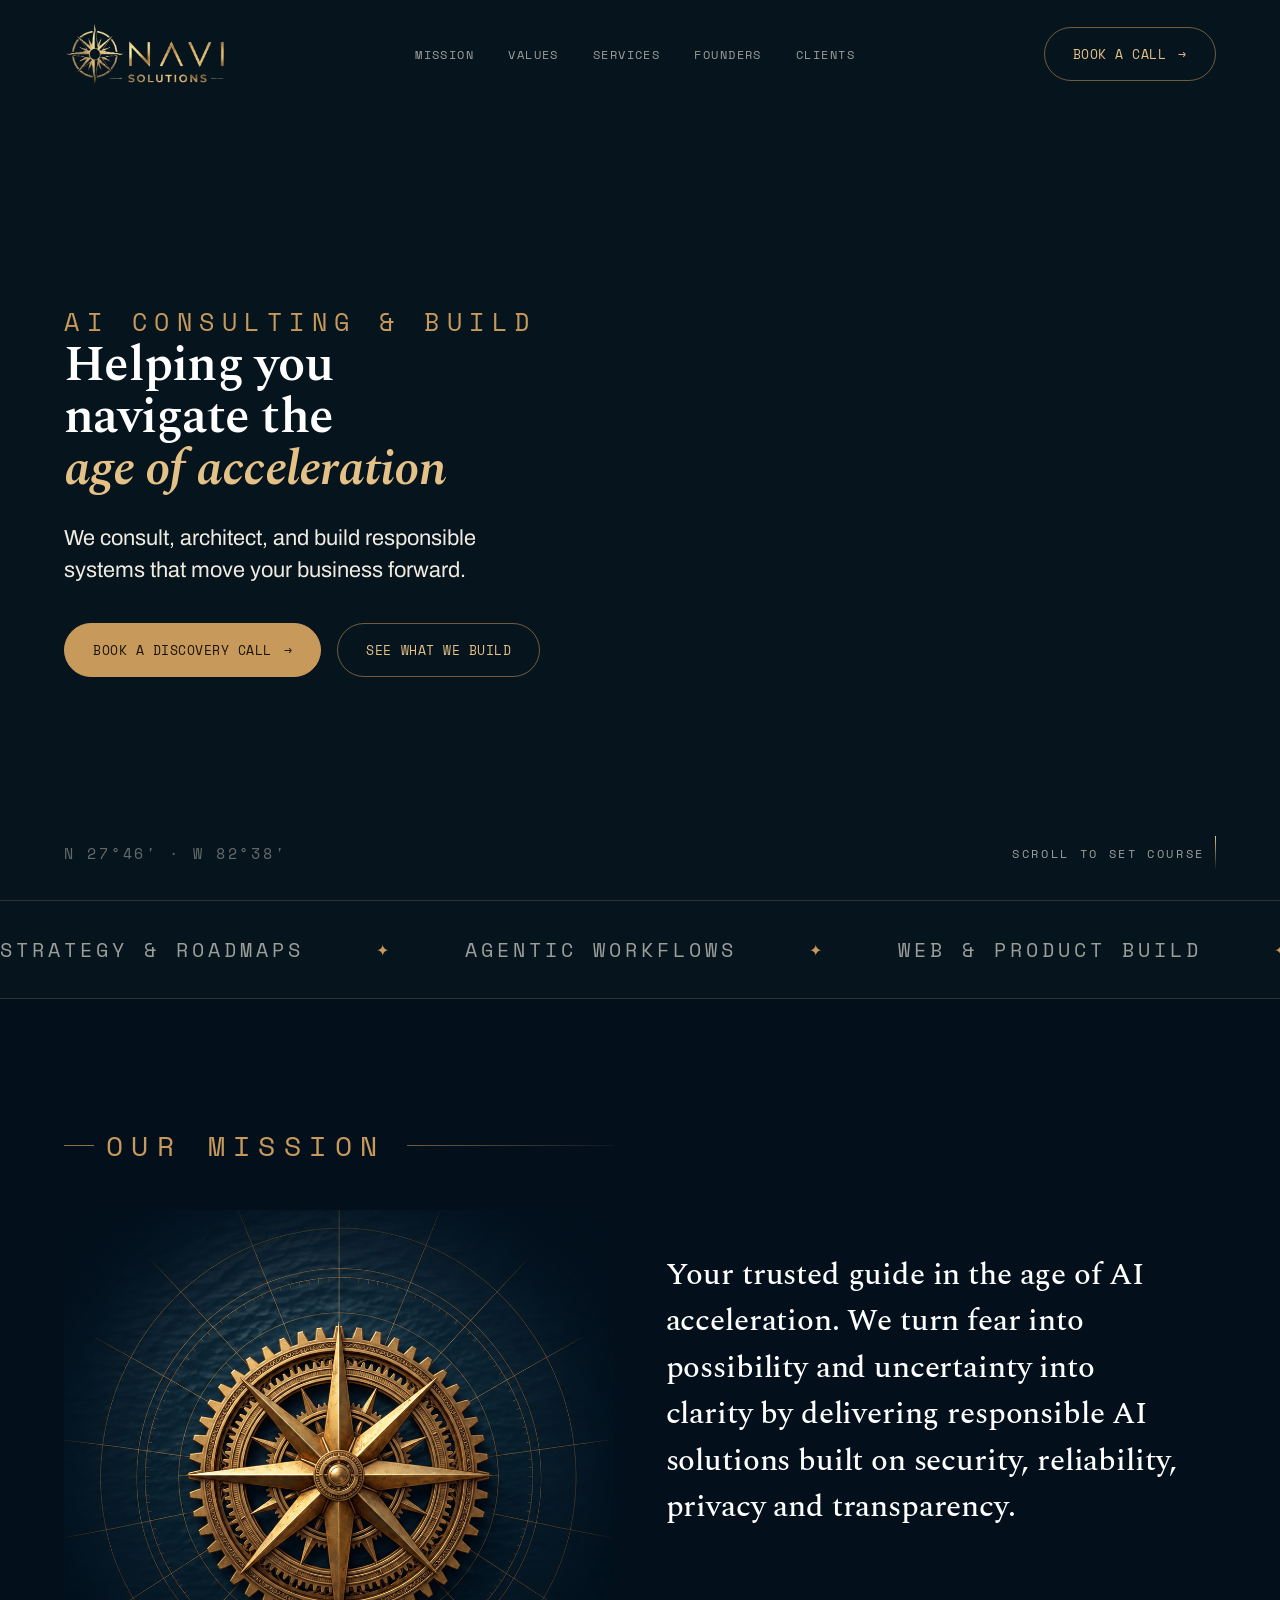
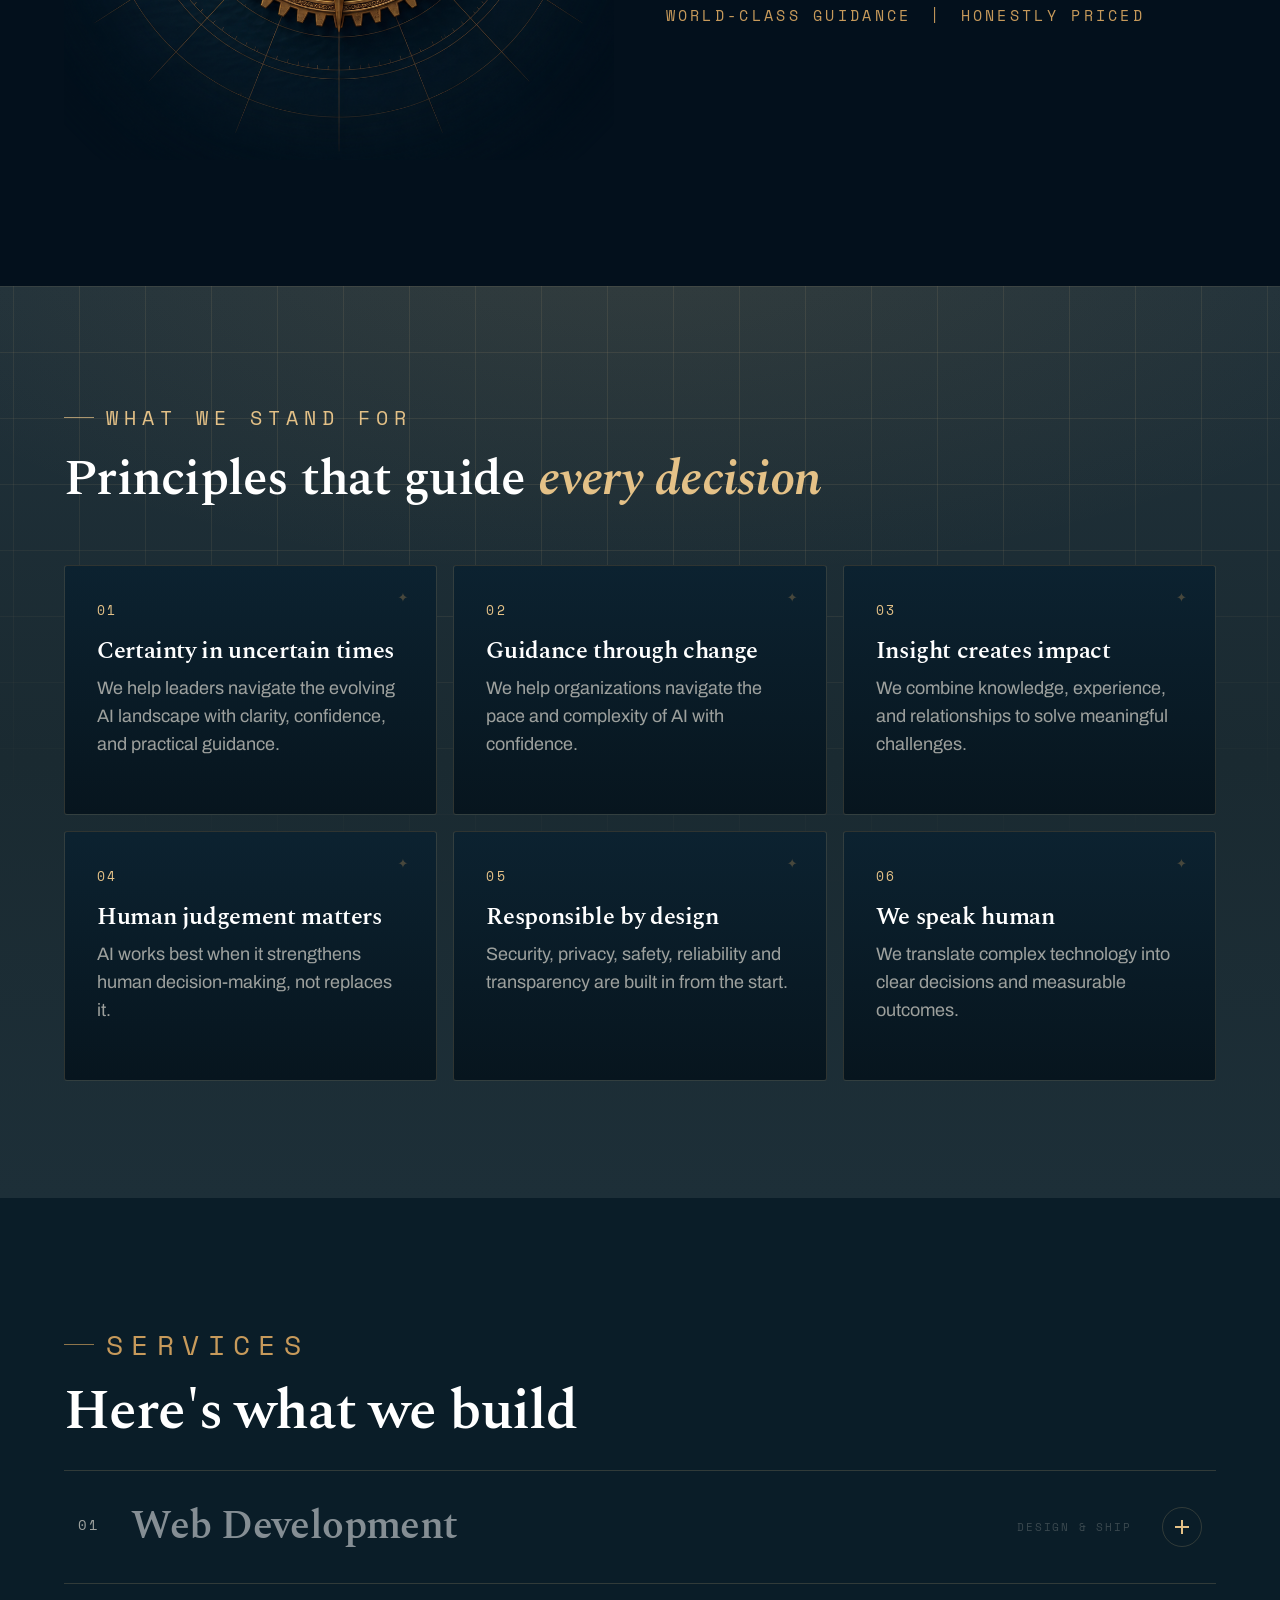
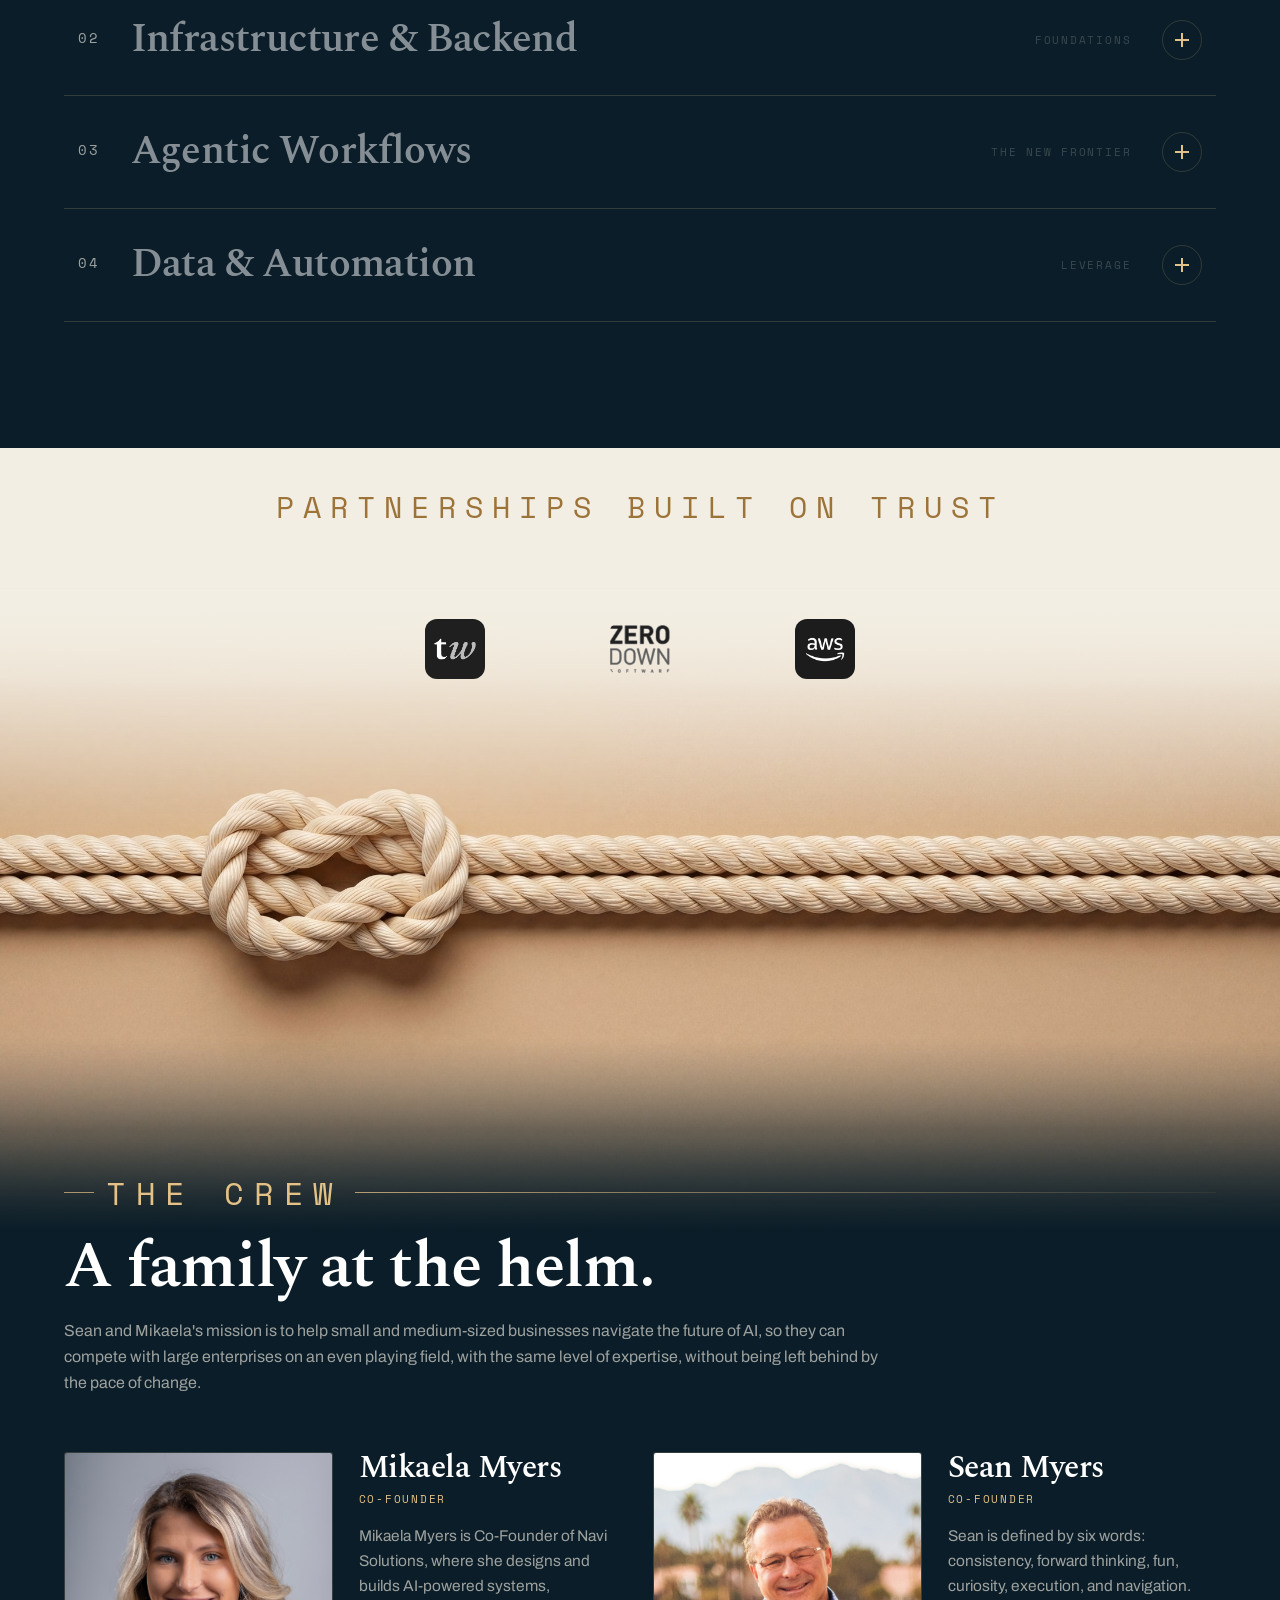
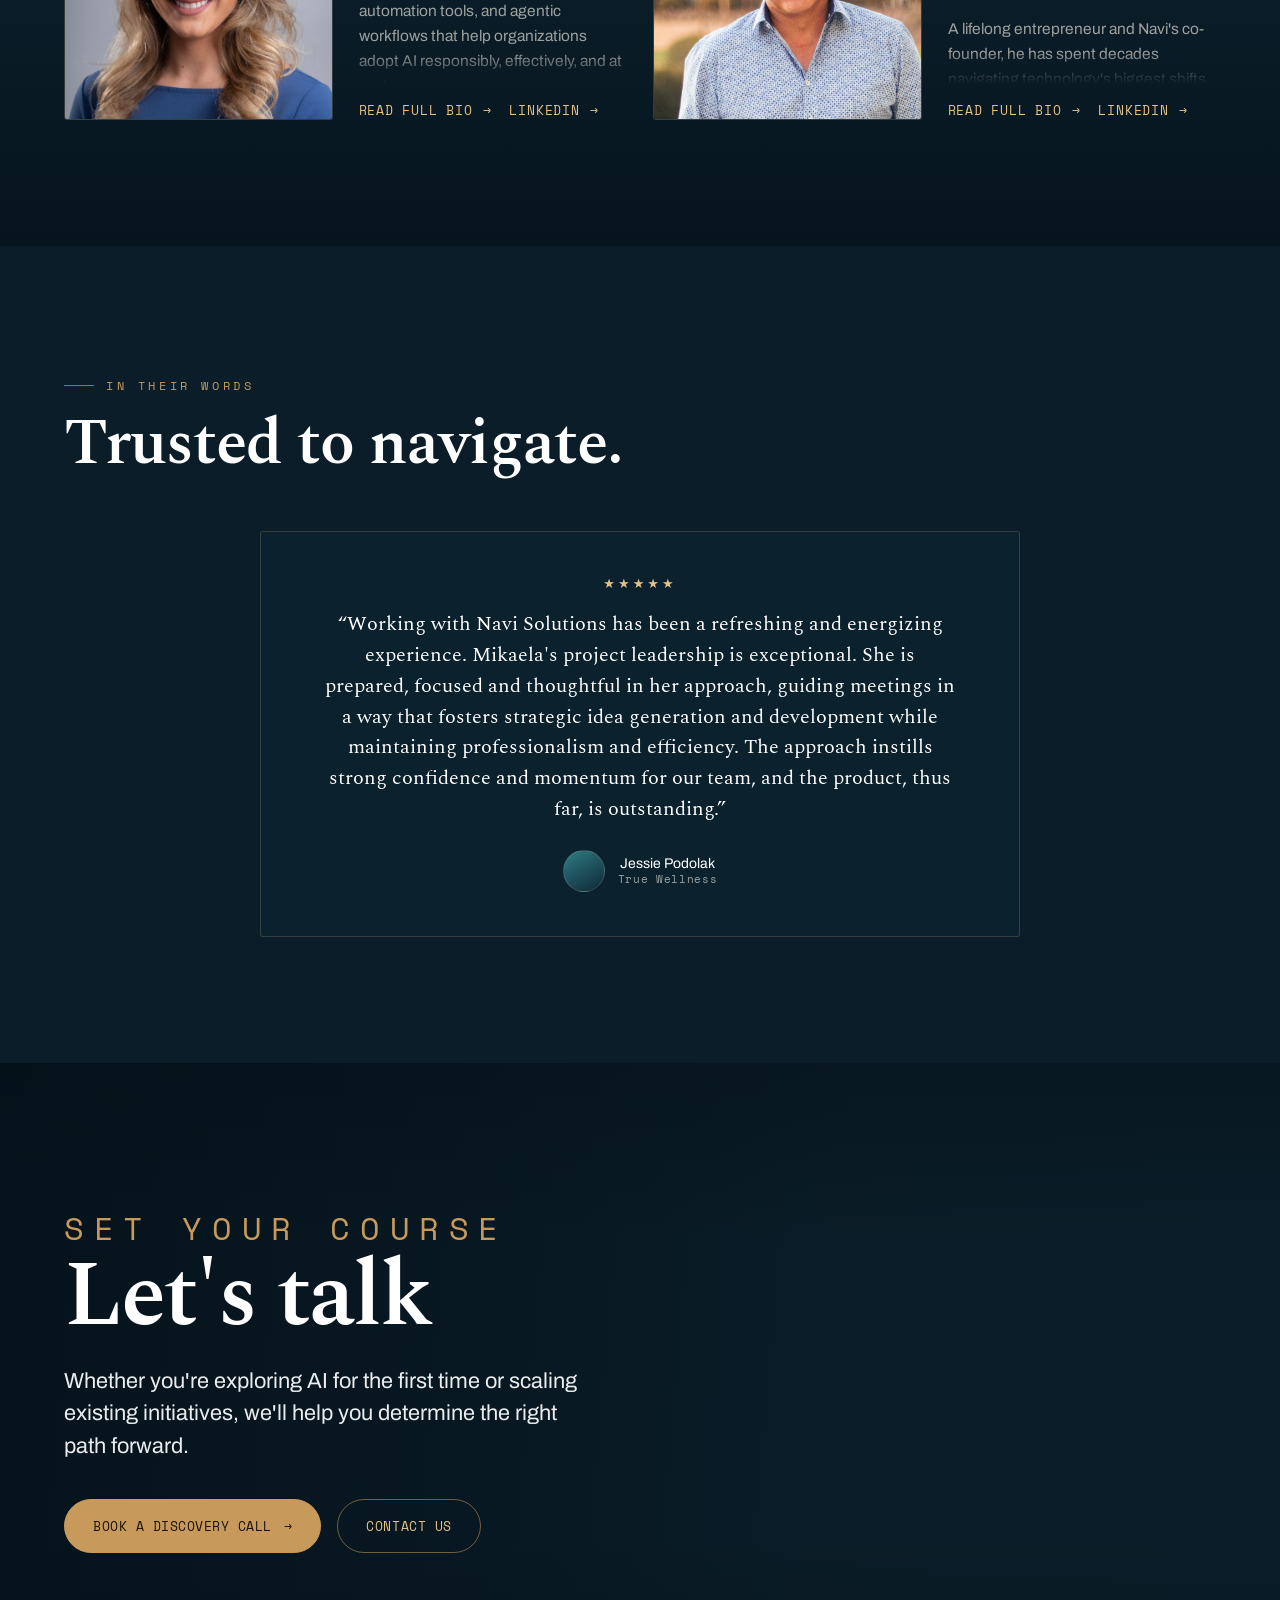
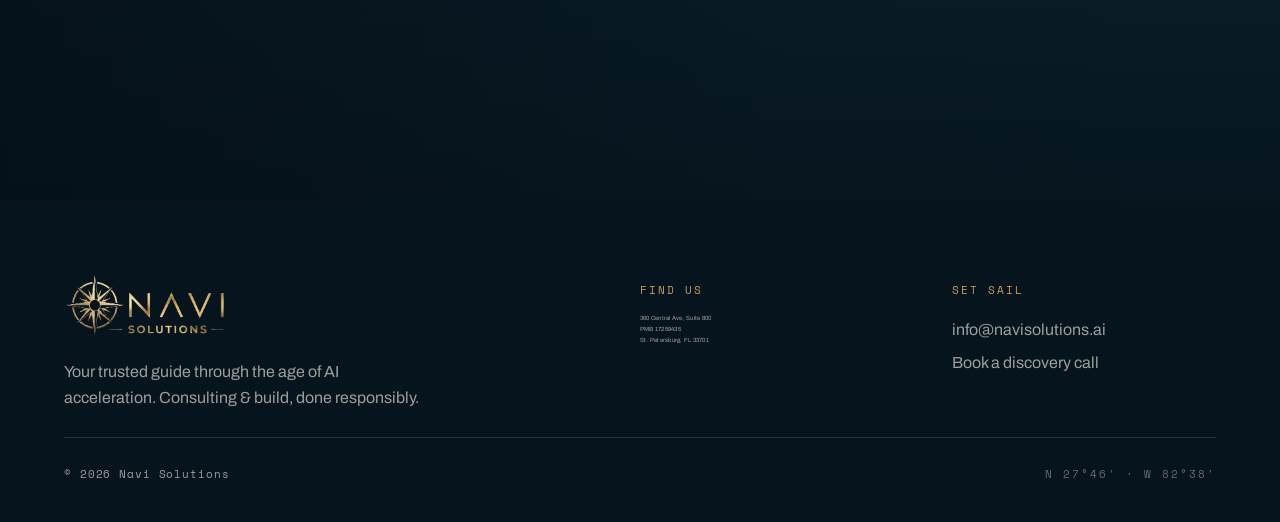
==== commit 31174daa: "Upgrade to V2 site design Co-Authored-By: Claude Sonnet 4.6 <noreply@anthropic.com>" ====
--- a/index.html
+++ b/index.html
@@ -7,7 +7,7 @@
 <link rel="preconnect" href="https://fonts.googleapis.com" />
 <link rel="preconnect" href="https://fonts.gstatic.com" crossorigin />
 <link href="https://fonts.googleapis.com/css2?family=Fraunces:ital,opsz,wght@0,9..144,400;0,9..144,500;0,9..144,600;1,9..144,500;1,9..144,600&family=Spectral:ital,wght@0,500;0,600;1,500&family=Cormorant+Garamond:ital,wght@0,600;0,700;1,600&family=Archivo:wght@400;500;600&family=Space+Mono:wght@400;700&display=swap" rel="stylesheet" />
-<link rel="stylesheet" href="site.css?v=24" />
+<link rel="stylesheet" href="site.css?v=28" />
 <link rel="stylesheet" href="https://assets.calendly.com/assets/external/widget.css" />
 </head>
 <body>
@@ -23,6 +23,7 @@
     <a href="#services">Services</a>
     <a href="#founders">Founders</a>
     <a href="#proof">Clients</a>
+    <a class="btn btn--ghost nav__menu-cta js-book" href="https://calendly.com/mikaela-navisolutions/navi-solutions-discovery-call" target="_blank" rel="noopener"><span class="lbl">Book a discovery call</span> <span class="arr">→</span></a>
   </nav>
   <div class="nav__right">
     <a class="btn btn--ghost js-book" href="https://calendly.com/mikaela-navisolutions/navi-solutions-discovery-call" target="_blank" rel="noopener"><span class="lbl">Book a call</span> <span class="arr">→</span></a>
@@ -223,7 +224,7 @@
     <div class="founders__head">
       <span class="kicker on-cream reveal" style="font-size: 32px">The crew</span>
       <h2 class="h-sec reveal d1" style="margin-top:18px">A family at the helm.</h2>
-      <p class="reveal d2">Sean and Mikaela's mission is to help small and medium-sized businesses navigate the future of AI — so they can compete with large enterprises on the same playing field, with the same level of expertise, and without getting left behind by the pace of change.</p>
+      <p class="reveal d2">Sean and Mikaela's mission is to help small and medium-sized businesses navigate the future of AI, so they can compete with large enterprises on an even playing field, with the same level of expertise, without being left behind by the pace of change.</p>
     </div>
     <div class="founders__grid">
       <article class="founder reveal">
@@ -269,6 +270,7 @@
         <blockquote>“Working with Navi Solutions has been a refreshing and energizing experience. Mikaela's project leadership is exceptional. She is prepared, focused and thoughtful in her approach, guiding meetings in a way that fosters strategic idea generation and development while maintaining professionalism and efficiency. The approach instills strong confidence and momentum for our team, and the product, thus far, is outstanding.”</blockquote>
         <div class="tcard__who"><div class="tcard__av"></div><div><div class="tcard__n">Jessie Podolak</div><div class="tcard__m">True Wellness</div></div></div>
       </article>
+      <!-- PLACEHOLDER TESTIMONIALS — hidden until real quotes are ready. Uncomment to restore the 3-column layout.
       <article class="tcard reveal d1">
         <div class="stars">★★★★★</div>
         <blockquote>Placeholder testimonial — a few sentences on plain-language communication and honest pricing.</blockquote>
@@ -279,6 +281,7 @@
         <blockquote>Placeholder testimonial — a note on the founders' care, partnership, and measurable business outcomes.</blockquote>
         <div class="tcard__who"><div class="tcard__av"></div><div><div class="tcard__n">Client Name</div><div class="tcard__m">Role · Company</div></div></div>
       </article>
+      -->
     </div>
   </div>
 </section>
@@ -321,7 +324,7 @@
 <!-- ============================ FOOTER ============================ -->
 <footer class="foot">
   <div class="wrap">
-    <div class="foot__top">
+    <div class="foot__top" style="padding: 0px 0px 10px">
       <div class="foot__brand">
         <a class="brand" href="#top">
           <img class="brand__logo brand__logo--foot" src="navi-logo-new.png" alt="Navi Solutions" />
@@ -330,7 +333,7 @@
       </div>
       <div class="foot__col">
         <h4>Find us</h4>
-        <address class="foot__addr">
+        <address class="foot__addr" style="font-family: &quot;Archivo&quot;; font-size: 6px">
           360 Central Ave, Suite 800<br>
           PMB 17259435<br>
           St. Petersburg, FL 33701
@@ -342,7 +345,7 @@
         <a class="js-book" href="https://calendly.com/mikaela-navisolutions/navi-solutions-discovery-call" target="_blank" rel="noopener">Book a discovery call</a>
       </div>
     </div>
-    <div class="foot__bottom">
+    <div class="foot__bottom" style="gap: 10px">
       <span>© 2026 Navi Solutions</span>
       <span class="coord">N 27°46′ · W 82°38′</span>
     </div>
--- a/site.css
+++ b/site.css
@@ -137,8 +137,9 @@
 .nav__menu a::after { content:""; position:absolute; left:0; bottom:-6px; width:100%; height:1px; background: var(--brass-2); transform: scaleX(0); transform-origin:left; transition: transform .35s cubic-bezier(.2,.8,.2,1); }
 .nav__menu a:hover { color: var(--on-dark); }
 .nav__menu a:hover::after { transform: scaleX(1); }
+.nav__menu-cta { display: none; }
 .nav__right { display: flex; align-items: center; gap: 20px; }
-.nav__burger { display: none; flex-direction: column; gap: 5px; background: none; border: 0; cursor: pointer; padding: 8px; }
+.nav__burger { display: none; flex-direction: column; gap: 5px; background: none; border: 0; cursor: pointer; padding: 8px; min-width: 44px; min-height: 44px; align-items: center; justify-content: center; }
 .nav__burger span { width: 26px; height: 2px; background: var(--on-dark); display: block; transition: transform .3s, opacity .3s; }
 
 /* =========================================================================
@@ -193,6 +194,7 @@
 .mission__rope { position: absolute; top: 14px; right: clamp(14px, 5vw, 96px); width: clamp(104px, 10vw, 150px); z-index: 2; transform: rotate(5deg); transform-origin: top center; filter: drop-shadow(0 22px 28px rgba(0,0,0,0.5)); pointer-events: none; }
 .mission__rope img { display: block; width: 100%; height: auto; }
 .mission__grid { position: relative; z-index: 1; display: grid; grid-template-columns: 1fr; gap: 40px; justify-items: center; text-align: center; }
+.mission__grid > *, .mission__body, .mission__aside, .mission__head, .mission__foot, .mission__note, .mission__stats { min-width: 0; max-width: 100%; }
 .mission__body { display: flex; flex-direction: column; gap: 26px; }
 .mission__aside { display: flex; flex-direction: column; align-items: center; gap: 24px; width: 100%; }
 .mission__head { display: flex; align-items: center; gap: 22px; margin-bottom: 20px; width: 100%; }
@@ -414,6 +416,9 @@
 .tst__head { display: flex; justify-content: space-between; align-items: flex-end; gap: 30px; flex-wrap: wrap; margin-bottom: 54px; }
 .tst h2 { color: #fff; }
 .tst__grid { display: grid; grid-template-columns: repeat(3,1fr); gap: 20px; }
+.tst__grid:not(:has(.tcard:nth-child(2))) { grid-template-columns: minmax(0, 760px); justify-content: center; }
+.tst__grid:not(:has(.tcard:nth-child(2))) .tcard { text-align: center; align-items: center; padding: 44px clamp(34px,5vw,64px); }
+.tst__grid:not(:has(.tcard:nth-child(2))) .tcard blockquote { font-size: clamp(19px,1.6vw,23px); }
 .tcard { border: 1px solid var(--line-dark); border-radius: var(--radius); padding: 34px 30px; display: flex; flex-direction: column; background: color-mix(in srgb,var(--deep) 50%, transparent); transition: transform .4s cubic-bezier(.2,.8,.2,1), border-color .4s; }
 .tcard:hover { transform: translateY(-5px); border-color: color-mix(in srgb,var(--brass) 45%, var(--line-dark)); }
 .tcard .stars { color: var(--brass-2); letter-spacing: 3px; font-size: 13px; margin-bottom: 18px; }
@@ -494,9 +499,9 @@
    FOOTER
    ========================================================================= */
 .foot { background: var(--abyss-2); color: var(--on-dark-soft); padding: clamp(60px,8vh,90px) 0 40px; }
-.foot__top { display: grid; grid-template-columns: 1.6fr 1fr 1fr; gap: 56px; padding-bottom: 48px; border-bottom: 1px solid var(--line-dark); align-items: start; }
+.foot__top { display: grid; grid-template-columns: 2fr 1fr 1fr; gap: 48px; padding-bottom: 48px; border-bottom: 1px solid var(--line-dark); align-items: start; }
 .foot__brand .brand { color: var(--on-dark); margin-bottom: 22px; }
-.foot__brand p { max-width: 36ch; line-height: 1.62; color: var(--on-dark-soft); }
+.foot__brand p { max-width: 50ch; line-height: 1.62; color: var(--on-dark-soft); text-wrap: balance; }
 .foot__addr { margin-top: 22px; font-style: normal; font-family: var(--font-mono); font-size: 12px; line-height: 1.9; letter-spacing: 0.04em; color: var(--on-dark-soft); }
 .foot__col .foot__addr { margin-top: 0; }
 .foot__col { padding-top: 12px; }
@@ -524,9 +529,29 @@
   .mission__note { text-align: left; }
 }
 @media (max-width: 900px) {
-  .nav__menu { display: none; }
+  .nav__menu {
+    position: fixed; inset: 0; z-index: 1;
+    flex-direction: column; justify-content: center; align-items: flex-start;
+    gap: 4px; padding: 0 var(--gutter);
+    background: color-mix(in srgb, var(--abyss) 97%, transparent);
+    -webkit-backdrop-filter: blur(20px) saturate(1.1); backdrop-filter: blur(20px) saturate(1.1);
+    transform: translateX(100%); opacity: 0; visibility: hidden;
+    transition: transform .5s cubic-bezier(.2,.8,.2,1), opacity .4s ease, visibility 0s linear .5s;
+  }
+  body.menu-open .nav__menu {
+    transform: none; opacity: 1; visibility: visible;
+    transition: transform .5s cubic-bezier(.2,.8,.2,1), opacity .4s ease;
+  }
+  .nav__menu a { font-size: clamp(26px,7vw,34px); padding: 12px 0; color: var(--on-dark); font-family: var(--font-display); letter-spacing: 0; }
+  .nav__menu a::after { display: none; }
+  .nav__menu-cta { display: inline-flex !important; margin-top: 30px; }
+  .brand, .nav__burger { position: relative; z-index: 2; }
+  body.menu-open .nav__burger span:nth-child(1) { transform: translateY(7px) rotate(45deg); }
+  body.menu-open .nav__burger span:nth-child(2) { opacity: 0; }
+  body.menu-open .nav__burger span:nth-child(3) { transform: translateY(-7px) rotate(-45deg); }
+  body.menu-open { overflow: hidden; }
   .nav__burger { display: flex; }
-  .nav__right .btn { display: none; }
+  .nav__right .btn:not(.nav__menu-cta) { display: none; }
   .hero__copy { max-width: 100%; }
   .hero h1 { font-size: clamp(40px,9vw,64px); }
   .vcard { grid-column: span 6; }
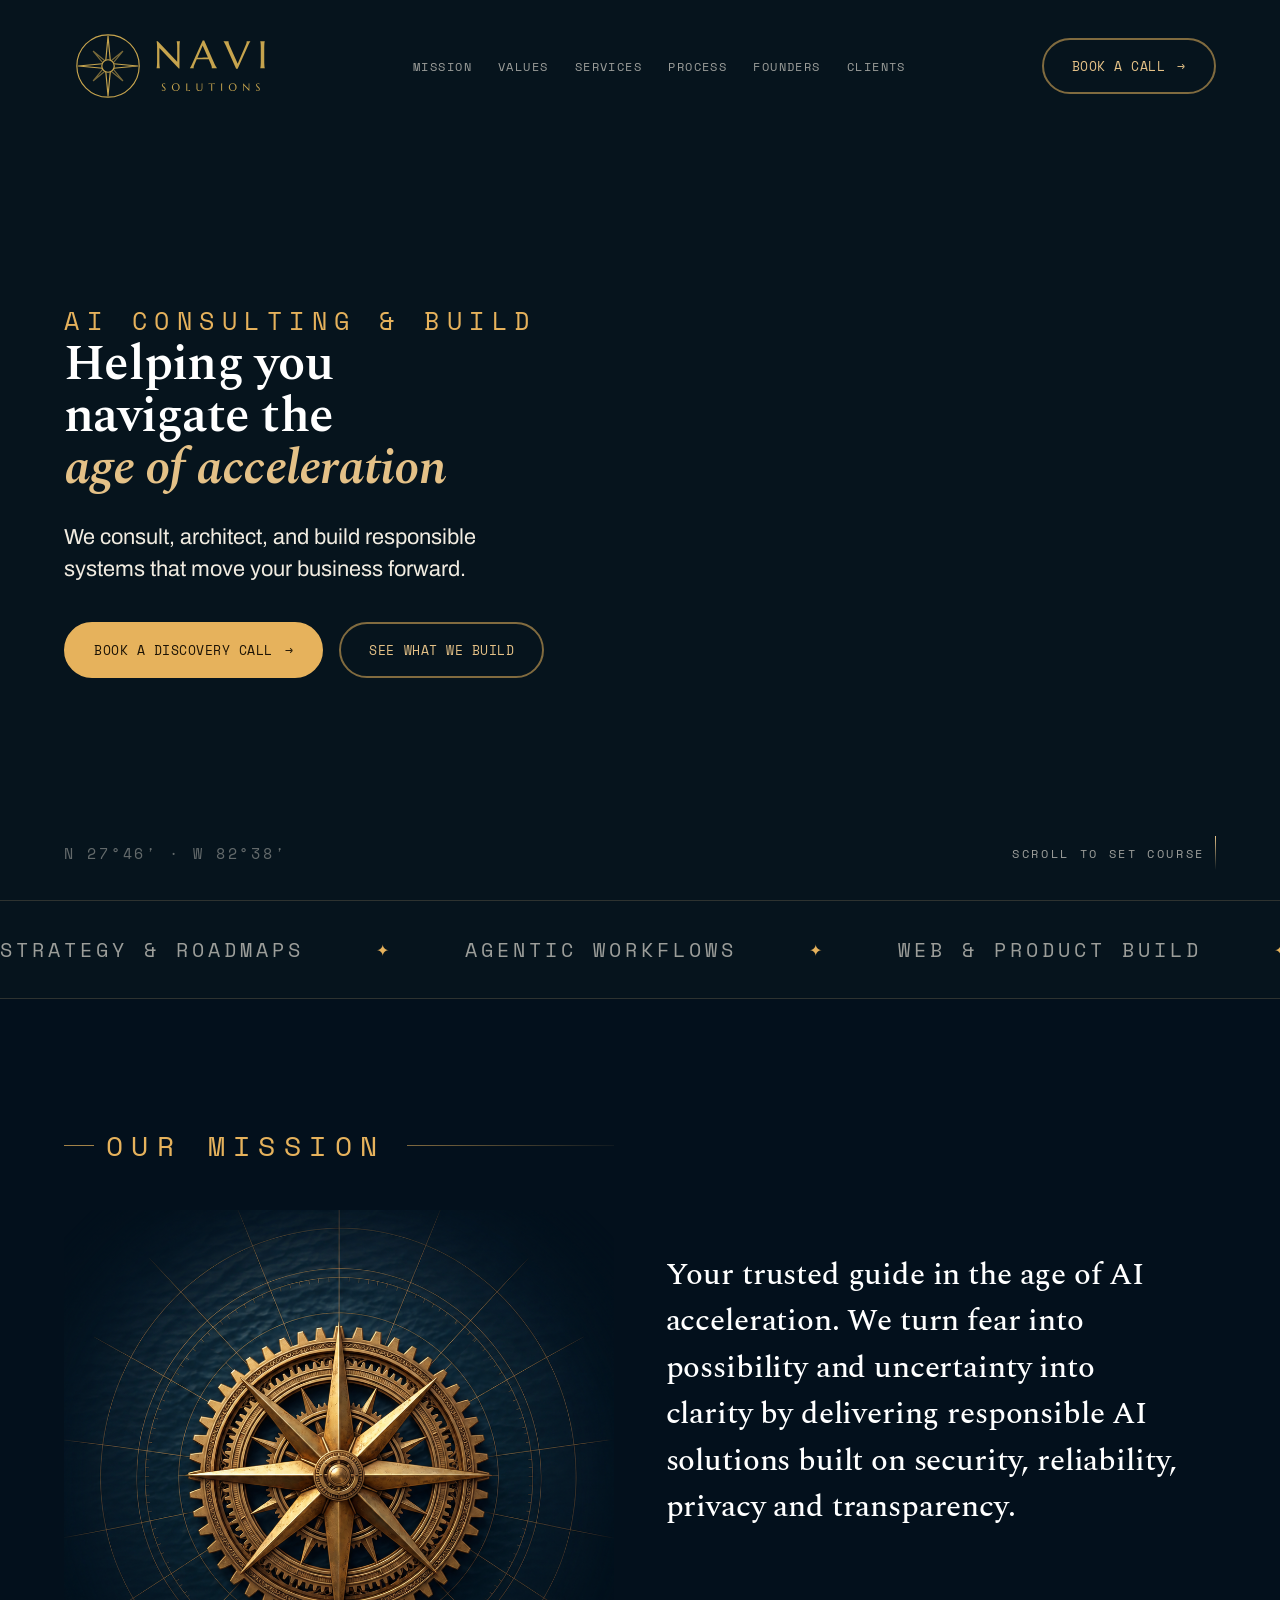
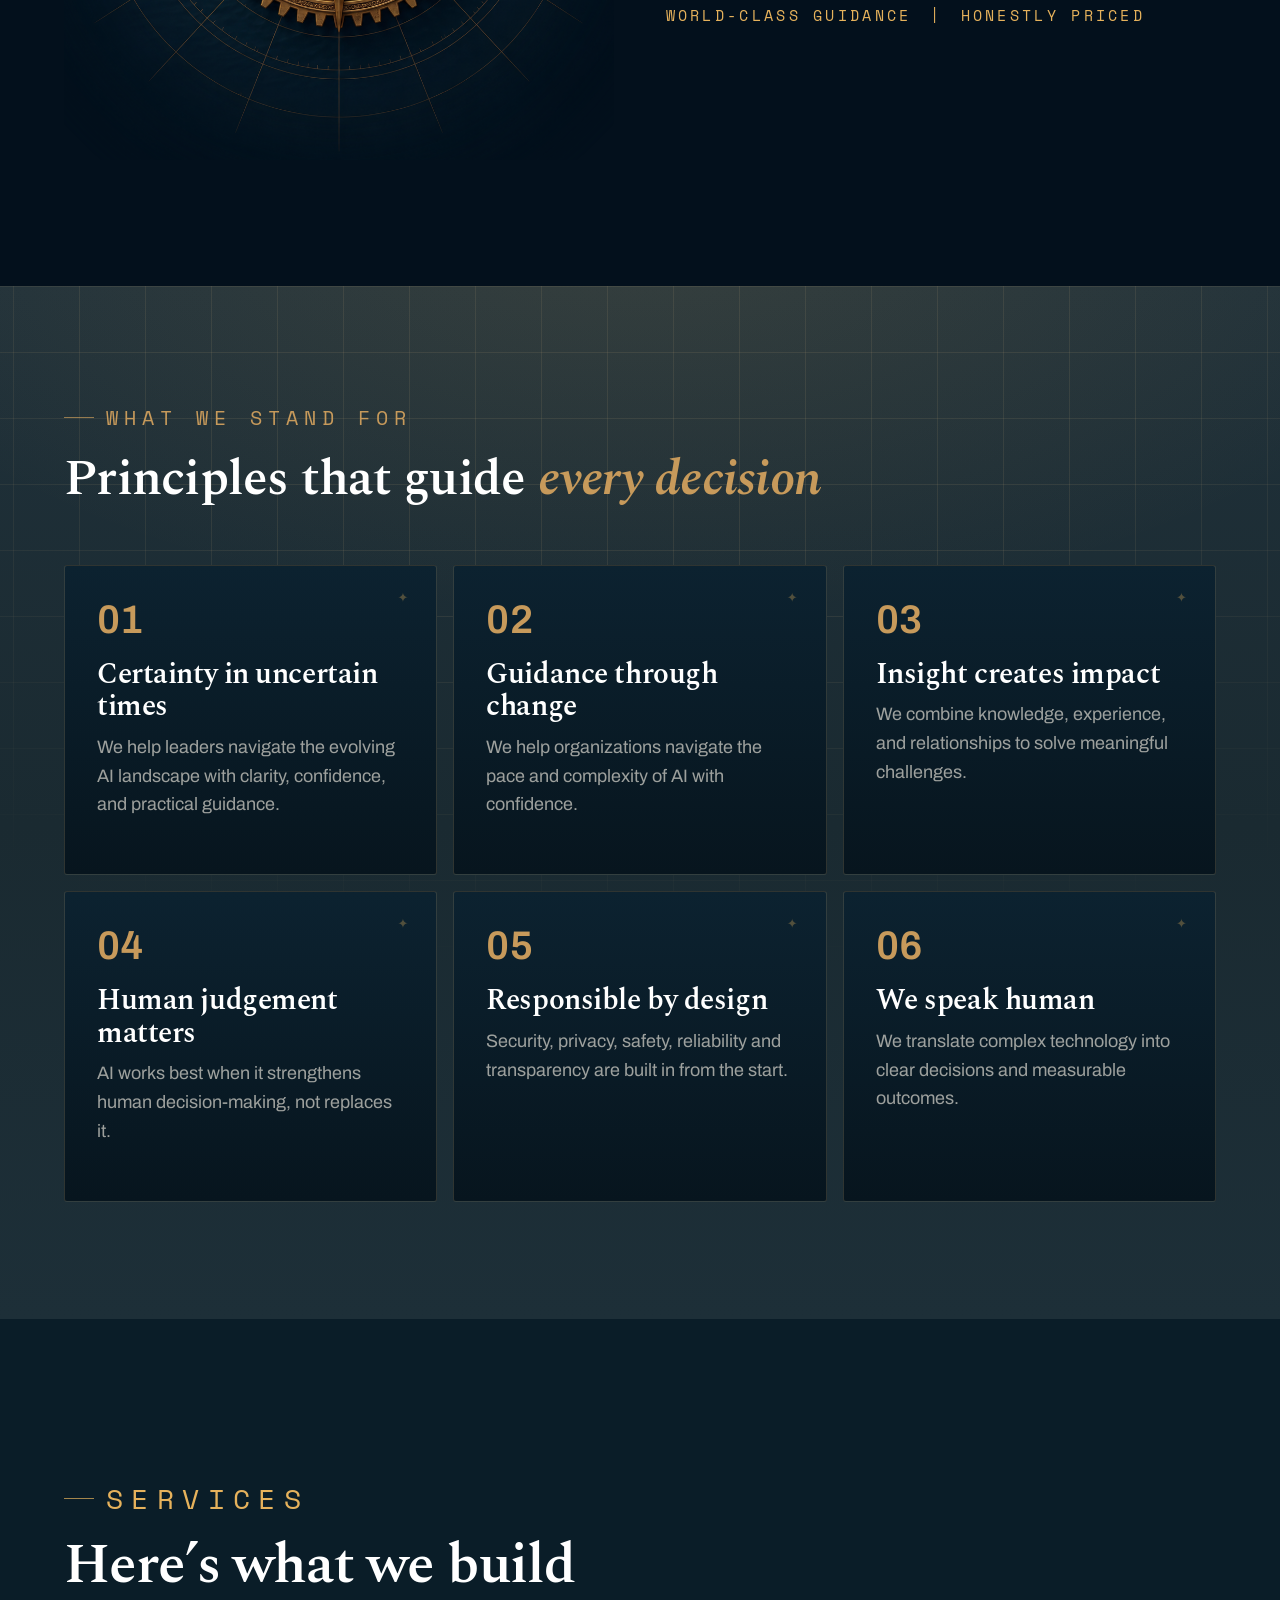
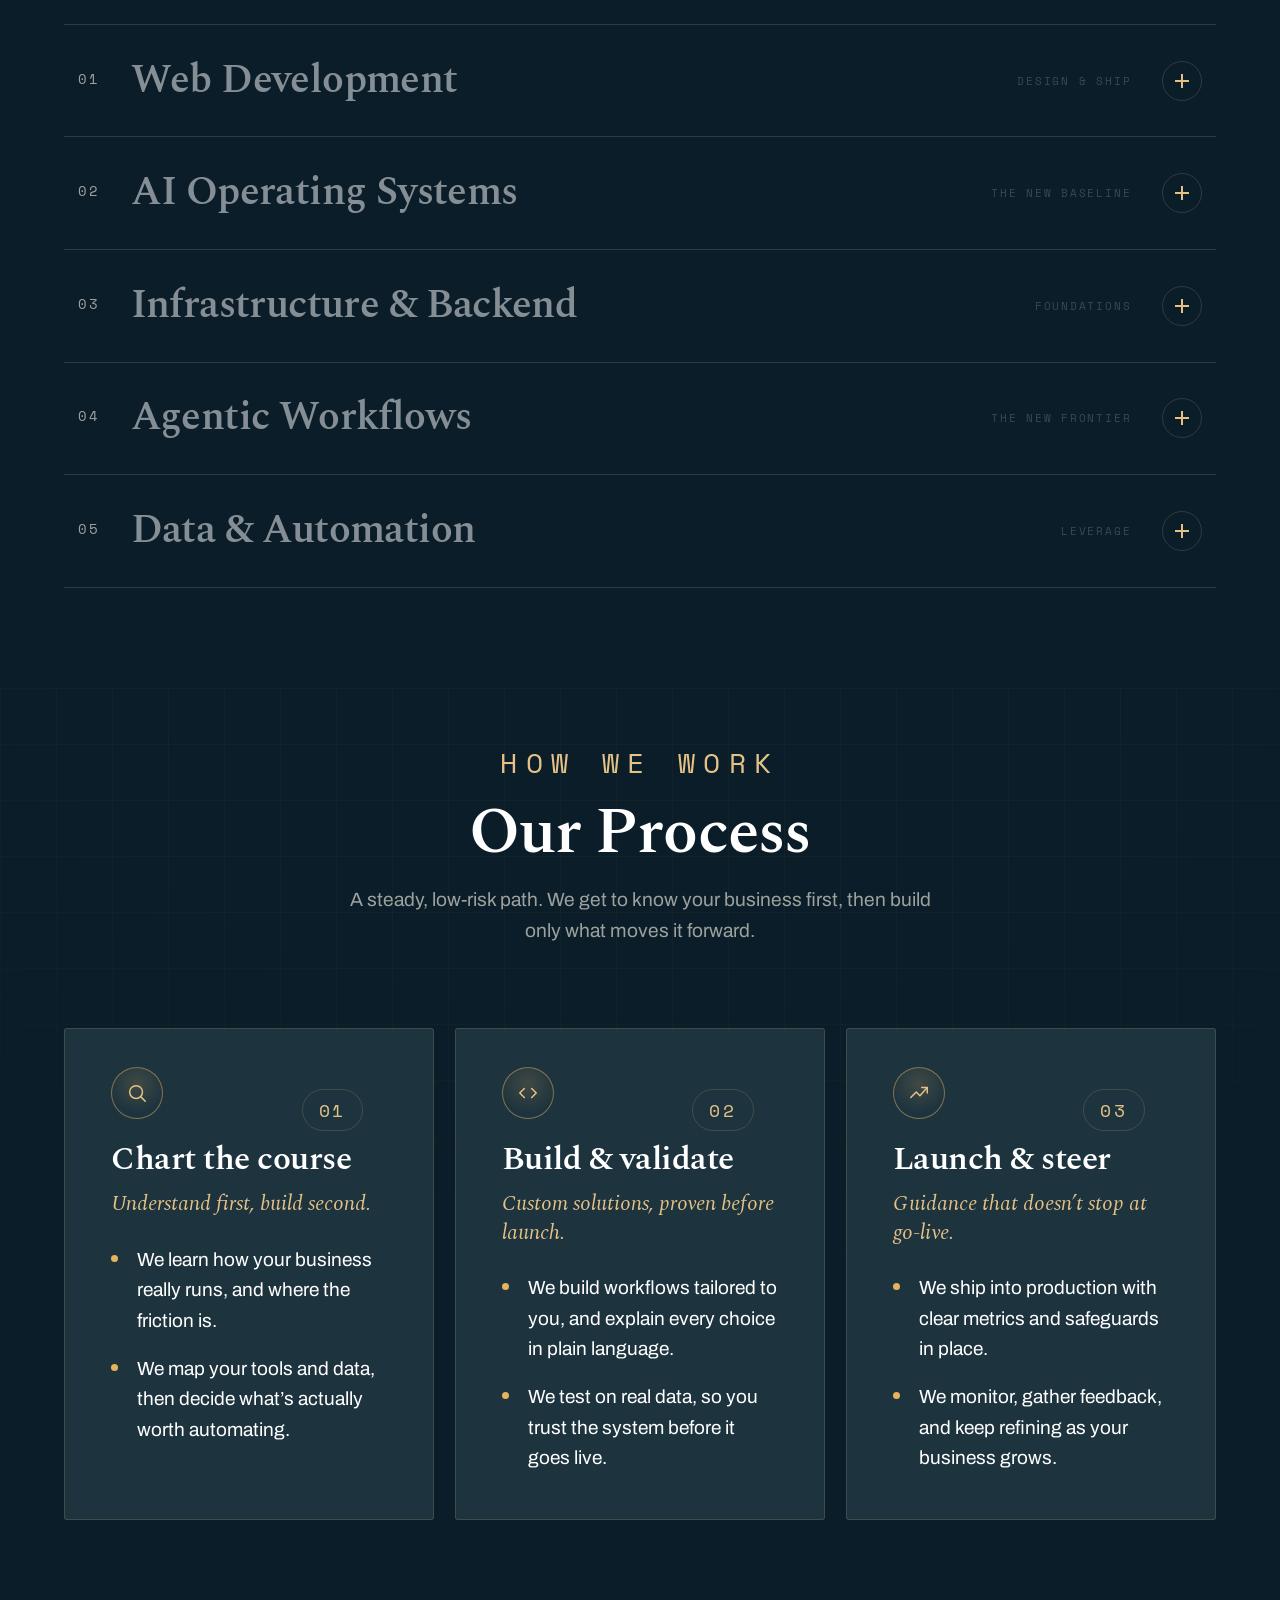
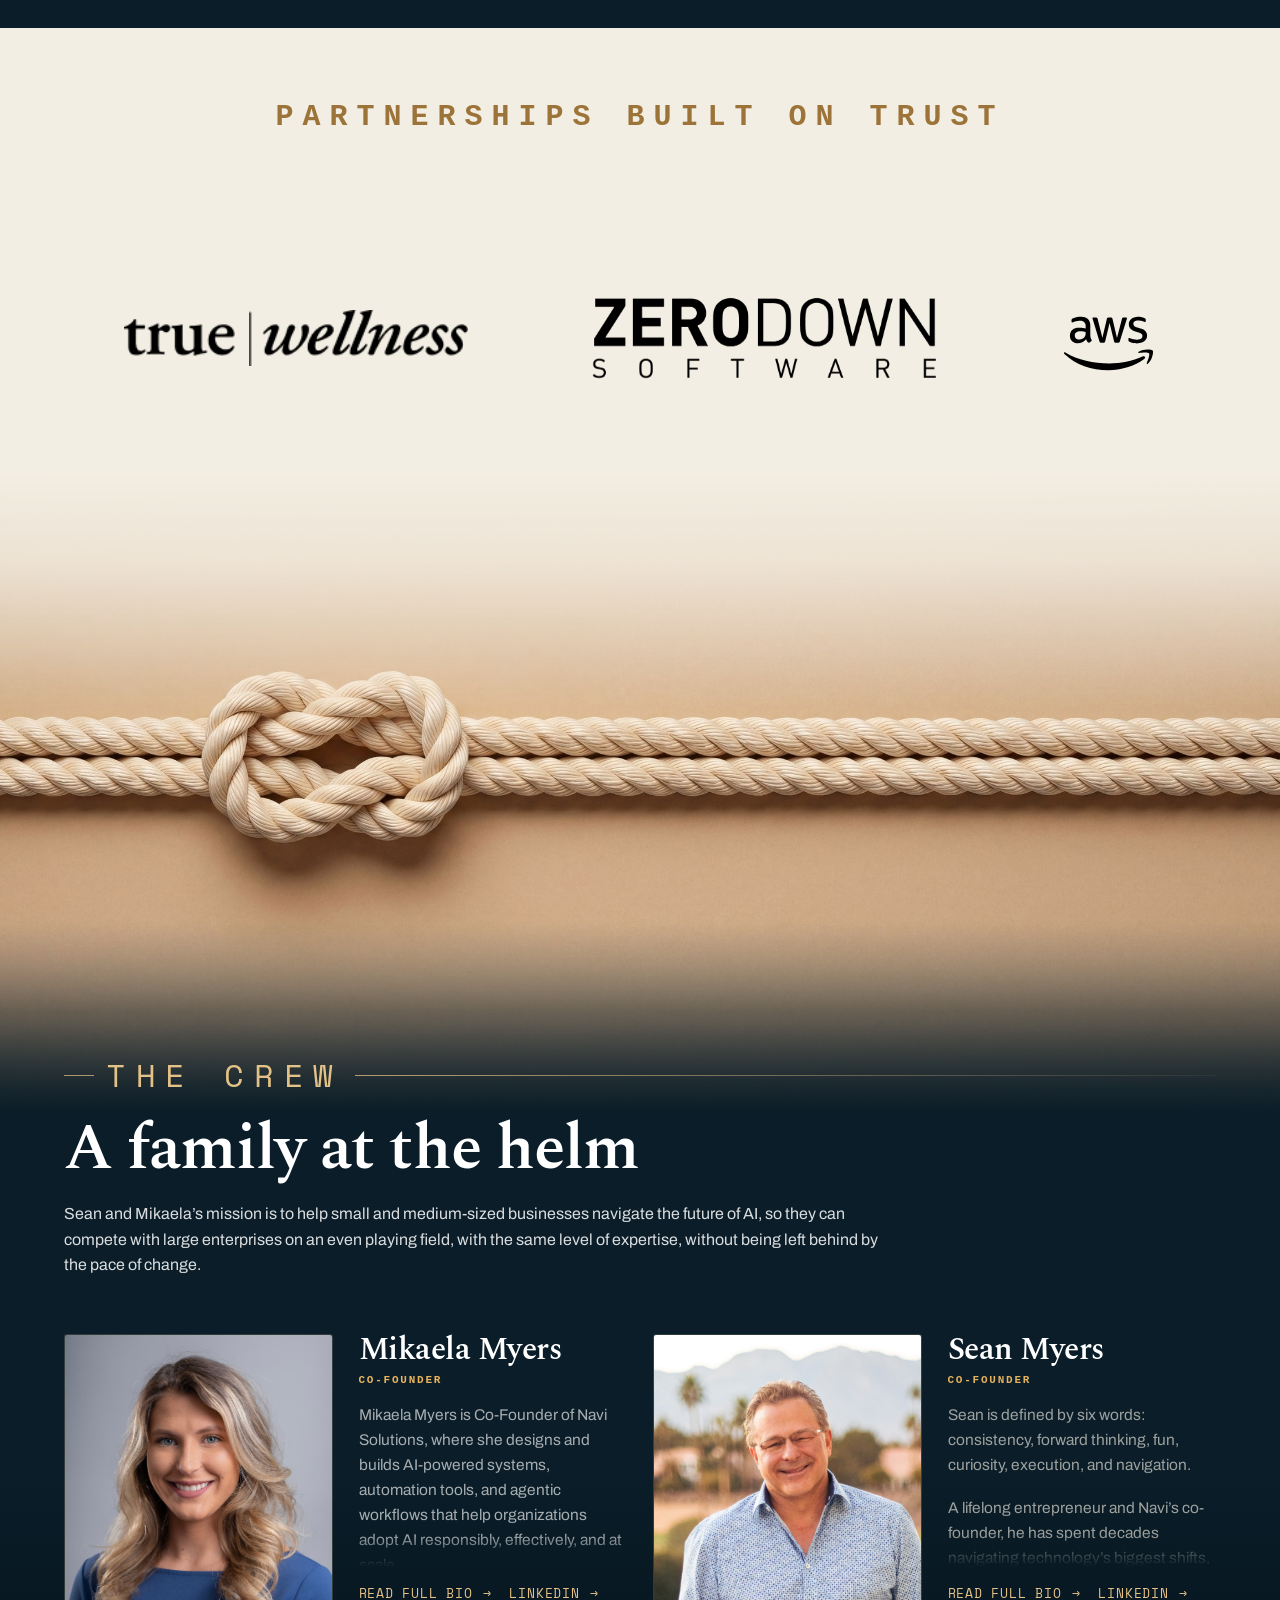
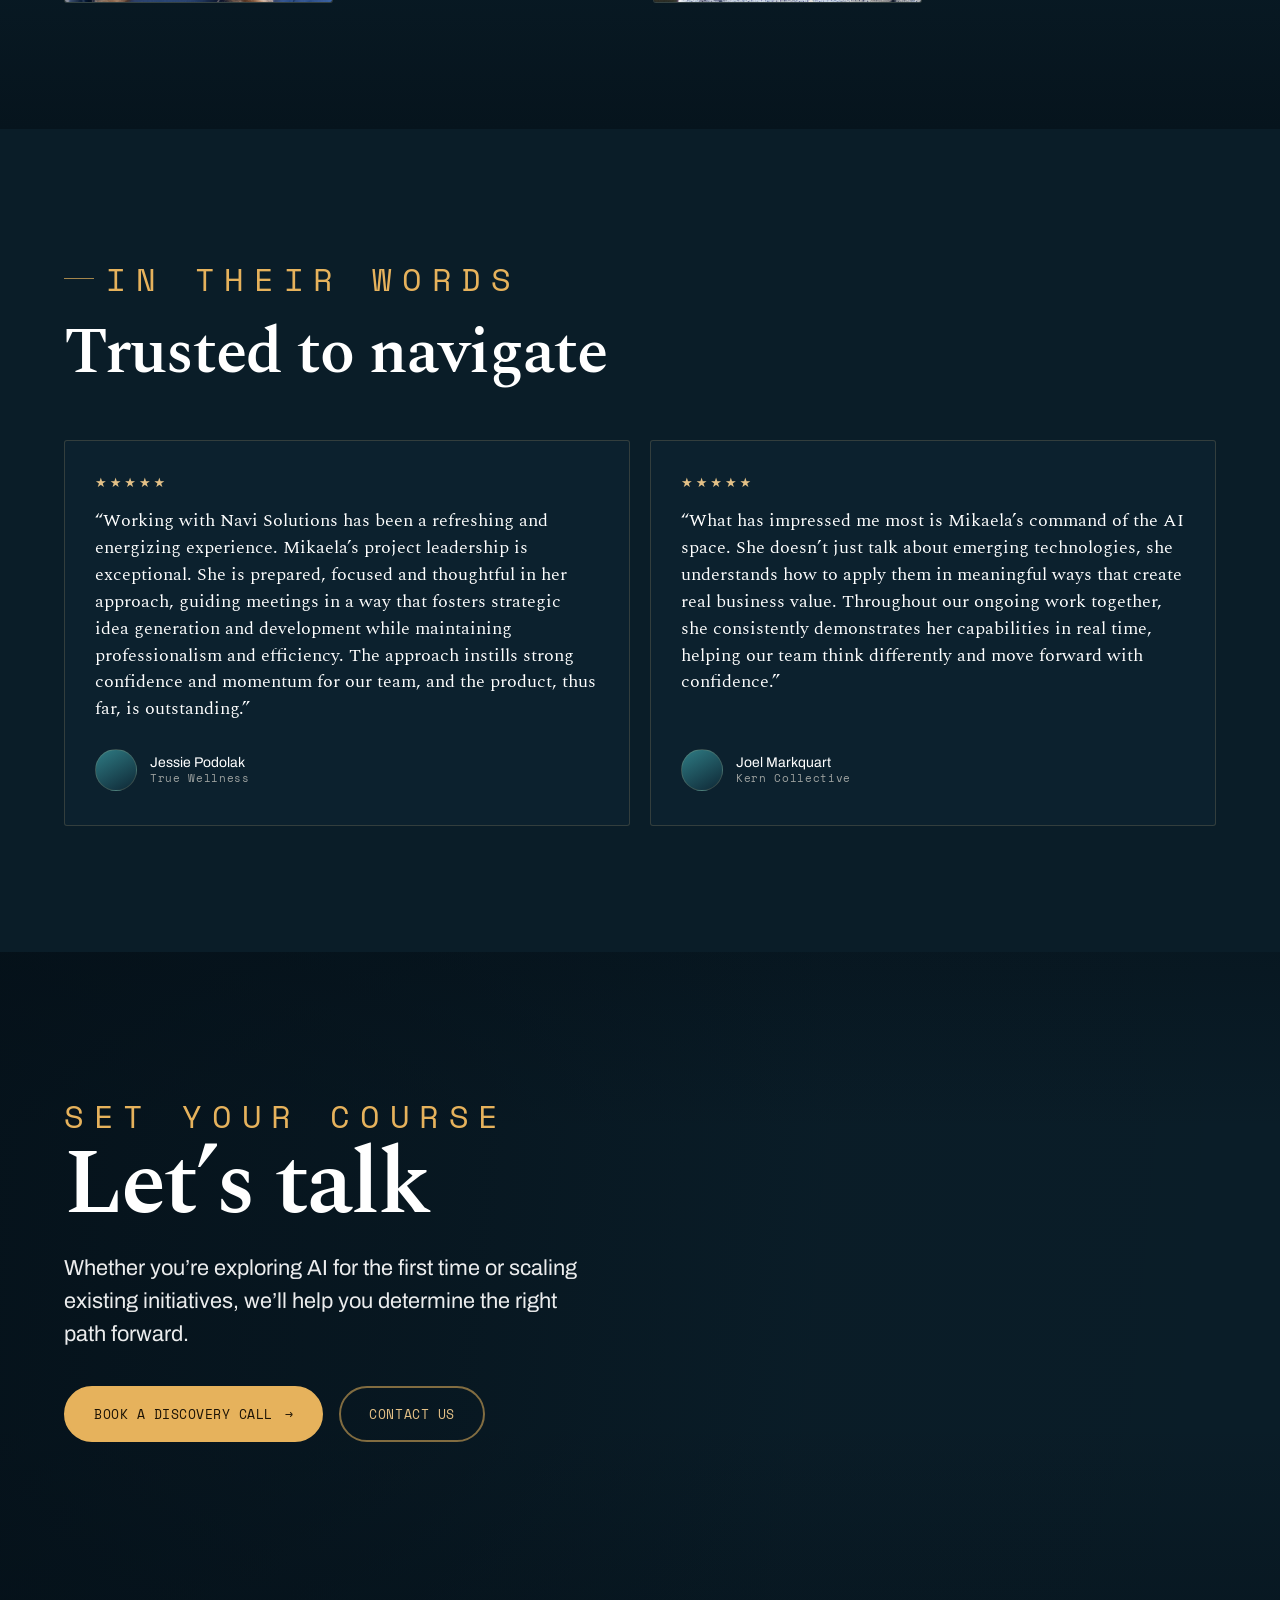
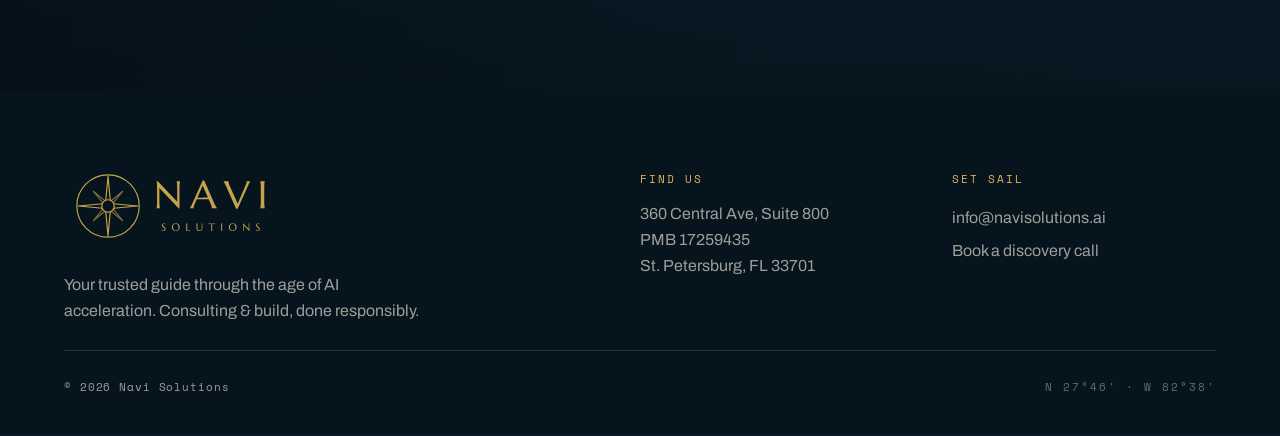
==== commit e28d77bf: "Apply V3 design: SVG logo, new client logos, process section, second testimonial, mobile fixes Co-Au" ====
--- a/index.html
+++ b/index.html
@@ -7,7 +7,7 @@
 <link rel="preconnect" href="https://fonts.googleapis.com" />
 <link rel="preconnect" href="https://fonts.gstatic.com" crossorigin />
 <link href="https://fonts.googleapis.com/css2?family=Fraunces:ital,opsz,wght@0,9..144,400;0,9..144,500;0,9..144,600;1,9..144,500;1,9..144,600&family=Spectral:ital,wght@0,500;0,600;1,500&family=Cormorant+Garamond:ital,wght@0,600;0,700;1,600&family=Archivo:wght@400;500;600&family=Space+Mono:wght@400;700&display=swap" rel="stylesheet" />
-<link rel="stylesheet" href="site.css?v=28" />
+<link rel="stylesheet" href="site.css?v=52" />
 <link rel="stylesheet" href="https://assets.calendly.com/assets/external/widget.css" />
 </head>
 <body>
@@ -15,12 +15,13 @@
 <!-- ============================ NAV ============================ -->
 <header class="nav">
   <a class="brand" href="#top" aria-label="Navi Solutions home">
-    <img class="brand__logo" src="navi-logo-new.png" alt="Navi Solutions" />
+    <img class="brand__logo" src="navi-logo.svg" alt="Navi Solutions" />
   </a>
   <nav class="nav__menu">
     <a href="#mission">Mission</a>
     <a href="#values">Values</a>
     <a href="#services">Services</a>
+    <a href="#process">Process</a>
     <a href="#founders">Founders</a>
     <a href="#proof">Clients</a>
     <a class="btn btn--ghost nav__menu-cta js-book" href="https://calendly.com/mikaela-navisolutions/navi-solutions-discovery-call" target="_blank" rel="noopener"><span class="lbl">Book a discovery call</span> <span class="arr">→</span></a>
@@ -83,13 +84,13 @@
           <span class="mission__rule" aria-hidden="true"></span>
         </div>
         <figure class="mission__compass reveal">
-          <img src="compass-mission-2.png" alt="Brass mariner's compass rose" loading="lazy" style="opacity: 1">
+          <img src="compass-mission-2.png" alt="Brass mariner’s compass rose" loading="lazy" style="opacity: 1">
         </figure>
       </div>
       <div class="mission__body" style="gap: 26px">
       <p class="mission__lead reveal d1" style="font-size: 31px; text-align: left">Your trusted guide in the age of AI acceleration. We turn fear into possibility and uncertainty into clarity by delivering responsible AI solutions built on security, reliability, privacy and transparency.</p>
       <div class="mission__foot" style="gap: 2px">
-        <p class="mission__note reveal d2" style="font-size: 15px; line-height: 2.4; width: 500px">World-class guidance <span class="sep">|</span> Honestly priced</p>
+        <p class="mission__note reveal d2" style="font-size: 15px; line-height: 2.4;">World-class guidance <span class="sep">|</span> Honestly priced</p>
       </div>
     </div>
   </div>
@@ -145,12 +146,12 @@
 </section>
 
 <!-- ============================ SERVICES ============================ -->
-<section class="services" id="services">
+<section class="services" id="services" style="padding: 159px 0px 100px">
   <div class="wrap">
     <div class="services__head">
       <div>
         <span class="kicker reveal" style="font-size: 28px">Services</span>
-        <h2 class="h-sec reveal d1" style="color: #fff; margin-top: 18px; font-size: 56px">Here's what we build</h2>
+        <h2 class="h-sec reveal d1" style="color: #fff; margin-top: 18px; font-size: 56px; font-family: &quot;Spectral&quot;">Here’s what we build</h2>
       </div>
     </div>
     <div class="svc-rows reveal d1">
@@ -162,12 +163,23 @@
           <span class="svc-row__plus" aria-hidden="true"></span>
         </div>
         <div class="svc-row__panel"><ul class="svc-row__items">
-          <li>Business websites</li><li>Web apps</li><li>Landing pages</li>
+          <li>Business websites</li><li>Web apps</li><li>Landing pages</li><li>Wireframing &amp; prototyping</li>
         </ul></div>
       </article>
       <article class="svc-row" tabindex="0" aria-expanded="false">
         <div class="svc-row__head">
           <span class="svc-row__no">02</span>
+          <h3 class="svc-row__title" style="font-size: 40px">AI Operating Systems</h3>
+          <span class="svc-row__hint">the new baseline</span>
+          <span class="svc-row__plus" aria-hidden="true"></span>
+        </div>
+        <div class="svc-row__panel"><ul class="svc-row__items">
+          <li>Claude Code setup</li><li>Optimization audit of current systems</li>
+        </ul></div>
+      </article>
+      <article class="svc-row" tabindex="0" aria-expanded="false">
+        <div class="svc-row__head">
+          <span class="svc-row__no">03</span>
           <h3 class="svc-row__title" style="font-size: 40px">Infrastructure &amp; Backend</h3>
           <span class="svc-row__hint">foundations</span>
           <span class="svc-row__plus" aria-hidden="true"></span>
@@ -178,7 +190,7 @@
       </article>
       <article class="svc-row" tabindex="0" aria-expanded="false">
         <div class="svc-row__head">
-          <span class="svc-row__no">03</span>
+          <span class="svc-row__no">04</span>
           <h3 class="svc-row__title" style="font-size: 40px">Agentic Workflows</h3>
           <span class="svc-row__hint">the new frontier</span>
           <span class="svc-row__plus" aria-hidden="true"></span>
@@ -189,7 +201,7 @@
       </article>
       <article class="svc-row" tabindex="0" aria-expanded="false">
         <div class="svc-row__head">
-          <span class="svc-row__no">04</span>
+          <span class="svc-row__no">05</span>
           <h3 class="svc-row__title" style="font-size: 40px">Data &amp; Automation</h3>
           <span class="svc-row__hint">leverage</span>
           <span class="svc-row__plus" aria-hidden="true"></span>
@@ -202,16 +214,65 @@
   </div>
 </section>
 
+<!-- ============================ PROCESS ============================ -->
+<section class="process" id="process">
+  <div class="wrap">
+    <div class="process__head">
+      <span class="kicker reveal" style="font-size: 28px">How we work</span>
+      <h2 class="reveal d1">Our Process</h2>
+      <p class="reveal d2">A steady, low-risk path. We get to know your business first, then build only what moves it forward.</p>
+    </div>
+    <div class="pgrid">
+      <article class="pcard reveal d1">
+        <div class="pcard__top">
+          <span class="pcard__icon" aria-hidden="true"><svg viewBox="0 0 24 24"><circle cx="11" cy="11" r="7"></circle><line x1="21" y1="21" x2="16.5" y2="16.5"></line></svg></span>
+          <span class="pcard__no">01</span>
+        </div>
+        <h3>Chart the course</h3>
+        <p class="pcard__sub">Understand first, build second.</p>
+        <ul class="pcard__list">
+          <li>We learn how your business really runs, and where the friction is.</li>
+          <li>We map your tools and data, then decide what’s actually worth automating.</li>
+        </ul>
+      </article>
+      <article class="pcard reveal d2">
+        <div class="pcard__top">
+          <span class="pcard__icon" aria-hidden="true"><svg viewBox="0 0 24 24"><polyline points="8 7 3 12 8 17"></polyline><polyline points="16 7 21 12 16 17"></polyline></svg></span>
+          <span class="pcard__no">02</span>
+        </div>
+        <h3>Build &amp; validate</h3>
+        <p class="pcard__sub">Custom solutions, proven before launch.</p>
+        <ul class="pcard__list">
+          <li>We build workflows tailored to you, and explain every choice in plain language.</li>
+          <li>We test on real data, so you trust the system before it goes live.</li>
+        </ul>
+      </article>
+      <article class="pcard reveal d3">
+        <div class="pcard__top">
+          <span class="pcard__icon" aria-hidden="true"><svg viewBox="0 0 24 24"><polyline points="3 17 9 11 13 15 21 6"></polyline><polyline points="15 6 21 6 21 12"></polyline></svg></span>
+          <span class="pcard__no">03</span>
+        </div>
+        <h3>Launch &amp; steer</h3>
+        <p class="pcard__sub">Guidance that doesn’t stop at go-live.</p>
+        <ul class="pcard__list">
+          <li>We ship into production with clear metrics and safeguards in place.</li>
+          <li>We monitor, gather feedback, and keep refining as your business grows.</li>
+        </ul>
+      </article>
+    </div>
+  </div>
+</section>
+
 <!-- ============================ CLIENTS ============================ -->
-<section class="clients" id="proof">
+<section class="clients" id="proof" style="padding: 6px 0px 68px">
   <div class="wrap">
     <div class="clients__head">
-      <span class="kicker on-cream reveal" style="justify-content:center; font-size: 30px">Partnerships built on trust</span>
+      <span class="kicker on-cream reveal" style="justify-content: center; font-size: 30px; font-weight: 600; padding: 66px">Partnerships built on trust</span>
     </div>
     <div class="clients__row reveal d1">
-      <a class="client" href="https://truewellness.org/" target="_blank" rel="noopener"><img class="client__logo" src="tw-mono.png" alt="True Wellness" loading="lazy"></a>
-      <a class="client" href="https://zerodownsoftware.com/" target="_blank" rel="noopener"><img class="client__logo" src="zerodown-mono.png" alt="Zero Down" loading="lazy" style="height:52px"></a>
-      <a class="client" href="https://aws.amazon.com/" target="_blank" rel="noopener"><img class="client__logo" src="aws-mono.png" alt="AWS" loading="lazy"></a>
+      <a class="client" href="https://truewellness.org/" target="_blank" rel="noopener"><img class="client__logo client__logo--full" src="tw-logo.webp" alt="True Wellness" loading="lazy"></a>
+      <a class="client" href="https://zerodownsoftware.com/" target="_blank" rel="noopener"><img class="client__logo client__logo--full" src="zerodown-logo.png" alt="Zero Down" loading="lazy" style="height:92px"></a>
+      <a class="client" href="https://aws.amazon.com/" target="_blank" rel="noopener"><img class="client__logo client__logo--full" src="aws-logo.svg" alt="AWS" loading="lazy" style="height:95px"></a>
     </div>
   </div>
 </section>
@@ -223,18 +284,18 @@
   <div class="wrap">
     <div class="founders__head">
       <span class="kicker on-cream reveal" style="font-size: 32px">The crew</span>
-      <h2 class="h-sec reveal d1" style="margin-top:18px">A family at the helm.</h2>
-      <p class="reveal d2">Sean and Mikaela's mission is to help small and medium-sized businesses navigate the future of AI, so they can compete with large enterprises on an even playing field, with the same level of expertise, without being left behind by the pace of change.</p>
+      <h2 class="h-sec reveal d1" style="margin-top:18px">A family at the helm</h2>
+      <p class="reveal d2" style="color: rgba(255, 255, 255, 0.85)">Sean and Mikaela’s mission is to help small and medium-sized businesses navigate the future of AI, so they can compete with large enterprises on an even playing field, with the same level of expertise, without being left behind by the pace of change.</p>
     </div>
     <div class="founders__grid">
       <article class="founder reveal">
         <div class="founder__photo founder__photo--filled"><img src="mikaela.jpg" alt="Mikaela Myers" loading="lazy" style="object-position:50% 18%"></div>
         <div class="founder__body">
           <h3>Mikaela Myers</h3>
-          <div class="role">Co-founder</div>
+          <div class="role" style="font-weight: 600; color: rgb(235, 180, 91)">Co-founder</div>
           <div class="founder__bio">
-            <p>Mikaela Myers is Co-Founder of Navi Solutions, where she designs and builds AI-powered systems, automation tools, and agentic workflows that help organizations adopt AI responsibly, effectively, and at scale.</p>
-            <p>Before founding Navi, she spent nearly eight years at Amazon and AWS, building deep expertise at the intersection of artificial intelligence, product strategy, and responsible innovation…</p>
+            <p style="color: rgba(255, 255, 255, 0.64)">Mikaela Myers is Co-Founder of Navi Solutions, where she designs and builds AI-powered systems, automation tools, and agentic workflows that help organizations adopt AI responsibly, effectively, and at scale.</p>
+            <p style="color: rgba(255, 255, 255, 0.64)">Before founding Navi, she spent nearly eight years at Amazon and AWS, building deep expertise at the intersection of artificial intelligence, product strategy, and responsible innovation…</p>
           </div>
           <div class="founder__links"><button class="ulink ulink--btn" type="button" data-bio-open="bio-mikaela" aria-haspopup="dialog">Read full bio <span class="arr">→</span></button><a class="ulink" href="https://www.linkedin.com/in/mikaela-myers-603930a4/" target="_blank" rel="noopener">LinkedIn <span class="arr">→</span></a></div>
         </div>
@@ -243,10 +304,11 @@
         <div class="founder__photo founder__photo--filled"><img src="sean.png" alt="Sean Myers" loading="lazy"></div>
         <div class="founder__body">
           <h3>Sean Myers</h3>
-          <div class="role">Co-founder</div>
+          <div class="role" style="font-weight: 600; color: rgb(228, 177, 92)">Co-founder</div>
           <div class="founder__bio">
             <p>Sean is defined by six words: consistency, forward thinking, fun, curiosity, execution, and navigation.</p>
-            <p>A lifelong entrepreneur and Navi's co-founder, he has spent decades navigating technology's biggest shifts, from client-server and the dot-com era to the ASP wave that foreshadowed SaaS, and now cloud and AI…</p>
+            <p>A lifelong entrepreneur and Navi’s co-founder, he has spent decades navigating technology’s biggest shifts, from client-server and the dot-com era to the ASP wave that foreshadowed SaaS, and now cloud and AI. As an early-stage founder and investor in infrastructure and deep technology, he has built and led large, high-performing multinational teams across borders and time zones.</p>
+            <p>That spirit of navigation runs deeper than technology. When his daughter Mikaela was ten, Sean moved the family aboard a sailboat and spent fifteen months sailing the world’s oceans, from the British Virgin Islands to Australia.</p>
           </div>
           <div class="founder__links"><button class="ulink ulink--btn" type="button" data-bio-open="bio-sean" aria-haspopup="dialog">Read full bio <span class="arr">→</span></button><a class="ulink" href="#">LinkedIn <span class="arr">→</span></a></div>
         </div>
@@ -260,15 +322,20 @@
   <div class="wrap">
     <div class="tst__head">
       <div>
-        <span class="kicker reveal">In their words</span>
-        <h2 class="h-sec reveal d1" style="margin-top:18px">Trusted to navigate.</h2>
+        <span class="kicker reveal" style="font-size: 32px">In their words</span>
+        <h2 class="h-sec reveal d1" style="margin-top:18px">Trusted to navigate</h2>
       </div>
     </div>
     <div class="tst__grid">
       <article class="tcard reveal">
         <div class="stars">★★★★★</div>
-        <blockquote>“Working with Navi Solutions has been a refreshing and energizing experience. Mikaela's project leadership is exceptional. She is prepared, focused and thoughtful in her approach, guiding meetings in a way that fosters strategic idea generation and development while maintaining professionalism and efficiency. The approach instills strong confidence and momentum for our team, and the product, thus far, is outstanding.”</blockquote>
+        <blockquote>“Working with Navi Solutions has been a refreshing and energizing experience. Mikaela’s project leadership is exceptional. She is prepared, focused and thoughtful in her approach, guiding meetings in a way that fosters strategic idea generation and development while maintaining professionalism and efficiency. The approach instills strong confidence and momentum for our team, and the product, thus far, is outstanding.”</blockquote>
         <div class="tcard__who"><div class="tcard__av"></div><div><div class="tcard__n">Jessie Podolak</div><div class="tcard__m">True Wellness</div></div></div>
+      </article>
+      <article class="tcard reveal d1">
+        <div class="stars">★★★★★</div>
+        <blockquote>“What has impressed me most is Mikaela’s command of the AI space. She doesn’t just talk about emerging technologies, she understands how to apply them in meaningful ways that create real business value. Throughout our ongoing work together, she consistently demonstrates her capabilities in real time, helping our team think differently and move forward with confidence.”</blockquote>
+        <div class="tcard__who"><div class="tcard__av"></div><div><div class="tcard__n">Joel Markquart</div><div class="tcard__m">Kern Collective</div></div></div>
       </article>
       <!-- PLACEHOLDER TESTIMONIALS — hidden until real quotes are ready. Uncomment to restore the 3-column layout.
       <article class="tcard reveal d1">
@@ -278,7 +345,7 @@
       </article>
       <article class="tcard reveal d2">
         <div class="stars">★★★★★</div>
-        <blockquote>Placeholder testimonial — a note on the founders' care, partnership, and measurable business outcomes.</blockquote>
+        <blockquote>Placeholder testimonial — a note on the founders’ care, partnership, and measurable business outcomes.</blockquote>
         <div class="tcard__who"><div class="tcard__av"></div><div><div class="tcard__n">Client Name</div><div class="tcard__m">Role · Company</div></div></div>
       </article>
       -->
@@ -288,13 +355,13 @@
 
 <!-- ============================ END / CONTACT ============================ -->
 <section class="end" id="contact">
-  <video class="end__video" src="water-bg.mp4?v=2" autoplay muted loop playsinline></video>
+  <video class="end__video" src="water-bg.mp4?v=3" autoplay muted loop playsinline></video>
   <div class="end__scrim" aria-hidden="true"></div>
   <div class="end__copy">
     <div class="end__copy-inner">
       <span class="kicker reveal" style="font-size: 32px">Set your course</span>
-      <h2 class="display reveal d1" style="font-size:clamp(48px,7.2vw,108px)">Let's talk</h2>
-      <p class="lead end__lead reveal d2">Whether you're exploring AI for the first time or scaling existing initiatives, we'll help you determine the right path forward.</p>
+      <h2 class="display reveal d1" style="font-size:clamp(48px,7.2vw,108px)">Let’s talk</h2>
+      <p class="lead end__lead reveal d2">Whether you’re exploring AI for the first time or scaling existing initiatives, we’ll help you determine the right path forward.</p>
       <div class="end__actions reveal d3">
         <a class="btn js-book" href="https://calendly.com/mikaela-navisolutions/navi-solutions-discovery-call" target="_blank" rel="noopener"><span class="lbl">Book a discovery call</span> <span class="arr">→</span></a>
         <button class="btn btn--ghost" type="button" id="contactToggle" aria-expanded="false" aria-controls="contactForm"><span class="lbl">Contact us</span></button>
@@ -327,13 +394,13 @@
     <div class="foot__top" style="padding: 0px 0px 10px">
       <div class="foot__brand">
         <a class="brand" href="#top">
-          <img class="brand__logo brand__logo--foot" src="navi-logo-new.png" alt="Navi Solutions" />
+          <img class="brand__logo brand__logo--foot" src="navi-logo.svg" alt="Navi Solutions" />
         </a>
         <p>Your trusted guide through the age of AI acceleration. Consulting &amp; build, done responsibly.</p>
       </div>
       <div class="foot__col">
         <h4>Find us</h4>
-        <address class="foot__addr" style="font-family: &quot;Archivo&quot;; font-size: 6px">
+        <address class="foot__addr">
           360 Central Ave, Suite 800<br>
           PMB 17259435<br>
           St. Petersburg, FL 33701
@@ -385,8 +452,8 @@
       <h3 class="bio__name" id="bio-sean-name">Sean Myers</h3>
       <div class="bio__copy">
         <p>Sean Myers is defined by six words: consistency, forward thinking, fun, curiosity, execution, and navigation.</p>
-        <p>A lifelong entrepreneur and a co-founder of Navi Solutions, Sean has spent many decades navigating technology's most pivotal shifts. From the client-server revolution of the 1980s and '90s, through the dot-com era, the rise of ASP (Application Service Provider) platforms that foreshadowed modern SaaS, and into today's cloud and AI-driven world. As an early-stage founder and investor in infrastructure and deep technology, he has built and led large, high-performing multinational teams, turning bold ideas into operating businesses across borders and time zones. Sean has always had a knack for seeing around the corner. He began investing in the ASP space before the internet bubble even popped, recognizing the future of software delivery long before the market caught up.</p>
-        <p>That spirit of navigation runs deeper than technology. When his daughter Mikaela was ten years old, Sean moved the family aboard a sailboat and spent fifteen months sailing the world's oceans, from the British Virgin Islands to Australia. That adventure captures something essential about who Sean is: that the best journeys, in business and in life, require equal parts preparation, courage, and a genuine love for the ride.</p>
+        <p>A lifelong entrepreneur and a co-founder of Navi Solutions, Sean has spent many decades navigating technology’s most pivotal shifts. From the client-server revolution of the 1980s and ‘90s, through the dot-com era, the rise of ASP (Application Service Provider) platforms that foreshadowed modern SaaS, and into today’s cloud and AI-driven world. As an early-stage founder and investor in infrastructure and deep technology, he has built and led large, high-performing multinational teams, turning bold ideas into operating businesses across borders and time zones. Sean has always had a knack for seeing around the corner. He began investing in the ASP space before the internet bubble even popped, recognizing the future of software delivery long before the market caught up.</p>
+        <p>That spirit of navigation runs deeper than technology. When his daughter Mikaela was ten years old, Sean moved the family aboard a sailboat and spent fifteen months sailing the world’s oceans, from the British Virgin Islands to Australia. That adventure captures something essential about who Sean is: that the best journeys, in business and in life, require equal parts preparation, courage, and a genuine love for the ride.</p>
       </div>
     </div>
   </div>
--- a/site.css
+++ b/site.css
@@ -11,7 +11,7 @@
   --deep:     #0e2735;   /* raised dark panel */
   --sea:      #1c4f5a;   /* mid teal */
   --sea-lit:  #2f7c84;   /* lit teal highlight */
-  --brass:    #c79a5b;   /* brass */
+  --brass:    #e6b25c;   /* readable gold — matches co-founder labels */
   --brass-2:  #e4c187;   /* lit gold (the light source) */
   --brass-deep:#9c7338;
   --cream:    #f3eee3;   /* chart paper */
@@ -31,7 +31,7 @@
   --font-body: 'Archivo', system-ui, sans-serif;
   --font-mono: 'Space Mono', ui-monospace, monospace;
 
-  --maxw: 1240px;
+  --maxw: 1600px;
   --gutter: clamp(20px, 5vw, 72px);
   --radius: 3px;
 }
@@ -79,6 +79,7 @@
 .kicker::before { content:""; width: 30px; height: 1px; background: currentColor; opacity: 0.7; }
 .hero__copy .kicker::before { display: none; }
 .clients__head .kicker::before { display: none; }
+.clients__head .kicker { font-weight: 700; }
 .kicker.on-cream { color: var(--brass-deep); }
 
 .coord { font-family: var(--font-mono); font-size: 11px; letter-spacing: 0.18em; opacity: 0.62; }
@@ -92,8 +93,8 @@
 .btn {
   --bg: var(--brass); --fg: #1c1305;
   font-family: var(--font-mono); font-size: 13px; letter-spacing: 0.04em; text-transform: uppercase;
-  display: inline-flex; align-items: center; gap: 12px; padding: 16px 28px;
-  background: var(--bg); color: var(--fg); text-decoration: none; border: 1px solid var(--bg);
+  display: inline-flex; align-items: center; gap: 12px; padding: 16px 28px; white-space: nowrap;
+  background: var(--bg); color: var(--fg); text-decoration: none; border: 2px solid var(--bg);
   border-radius: 999px; cursor: pointer; position: relative; overflow: hidden;
   transition: transform .35s cubic-bezier(.2,.8,.2,1), box-shadow .35s ease, background .35s ease, color .35s ease;
 }
@@ -102,10 +103,10 @@
 .btn:hover { transform: translateY(-2px); box-shadow: 0 14px 34px -10px rgba(0,0,0,0.5); }
 .btn:hover .arr { transform: translateX(5px); }
 .btn--ghost { --bg: transparent; --fg: var(--brass-2); border-color: color-mix(in srgb, var(--brass) 55%, transparent); }
-.btn--ghost:hover { --fg: #1c1305; background: var(--brass-2); border-color: var(--brass-2); }
+.btn--ghost:hover { --fg: #1c1305; background: var(--brass); border-color: var(--brass); }
 .btn--ink { --bg: var(--ink); --fg: var(--cream); border-color: var(--ink); }
 .btn--on-cream-ghost { --bg: transparent; --fg: var(--ink); border-color: var(--line-cream); }
-.btn--on-cream-ghost:hover { --bg: var(--ink); --fg: var(--cream); border-color: var(--ink); }
+.btn--on-cream-ghost:hover { --bg: var(--brass); --fg: #1c1305; border-color: var(--brass); }
 
 /* link with animated underline */
 .ulink { font-family: var(--font-mono); font-size: 13px; letter-spacing: 0.06em; text-transform: uppercase;
@@ -126,13 +127,13 @@
 }
 .nav.scrolled { background: color-mix(in srgb, var(--abyss) 82%, transparent); backdrop-filter: blur(14px) saturate(1.1); border-bottom-color: var(--line-dark); padding-top: 14px; padding-bottom: 14px; }
 .brand { display: inline-flex; align-items: center; gap: 13px; text-decoration: none; color: var(--on-dark); }
-.brand__logo { height: 64px; width: auto; display: block; transition: height .4s ease; }
-.nav.scrolled .brand__logo { height: 52px; }
-.brand__logo--foot { height: 64px; }
+.brand__logo { height: 88px; width: auto; display: block; transition: height .4s ease; }
+.nav.scrolled .brand__logo { height: 70px; }
+.brand__logo--foot { height: 88px; }
 .brand__mark { width: 34px; height: 34px; flex: none; }
 .brand__name { font-family: var(--font-display); font-size: 22px; font-weight: 600; line-height: 1; }
 .brand__name small { display: block; font-family: var(--font-mono); font-size: 9.5px; letter-spacing: 0.26em; text-transform: uppercase; opacity: 0.6; font-weight: 400; margin-top: 3px; }
-.nav__menu { display: flex; align-items: center; gap: 34px; }
+.nav__menu { display: flex; align-items: center; gap: 26px; }
 .nav__menu a { font-family: var(--font-mono); font-size: 12px; letter-spacing: 0.12em; text-transform: uppercase; color: var(--on-dark-soft); text-decoration: none; transition: color .25s; position: relative; }
 .nav__menu a::after { content:""; position:absolute; left:0; bottom:-6px; width:100%; height:1px; background: var(--brass-2); transform: scaleX(0); transform-origin:left; transition: transform .35s cubic-bezier(.2,.8,.2,1); }
 .nav__menu a:hover { color: var(--on-dark); }
@@ -182,7 +183,7 @@
    ========================================================================= */
 .strip { background: var(--abyss-2); border-block: 1px solid var(--line-dark); overflow: hidden; padding: 34px 0; }
 .strip__track { display: flex; width: max-content; animation: marquee 40s linear infinite; }
-.strip:hover .strip__track { animation-play-state: paused; }
+@media (hover: hover) and (pointer: fine) { .strip:hover .strip__track { animation-play-state: paused; } }
 .strip__item { font-family: var(--font-mono); font-size: 20px; letter-spacing: 0.2em; text-transform: uppercase; color: var(--on-dark-soft); display: inline-flex; align-items: center; gap: 72px; margin-right: 72px; white-space: nowrap; }
 .strip__item::after { content: "✦"; color: var(--brass); font-size: 16px; }
 @keyframes marquee { to { transform: translateX(-50%); } }
@@ -243,9 +244,9 @@
   display: grid; grid-template-columns: 1fr; gap: 20px; justify-items: start;
   max-width: 70ch; margin: 0 0 clamp(48px,6.5vh,80px); text-align: left;
 }
-.values__head .kicker { justify-content: flex-start; color: var(--brass-2); }
+.values__head .kicker { justify-content: flex-start; color: #c79a5b; }
 .values__head h2 { color: #fff; max-width: 20ch; line-height: 1.08; text-wrap: balance; }
-.values__head h2 em { font-style: italic; color: var(--brass-2); }
+.values__head h2 em { font-style: italic; color: #c79a5b; }
 .values__head p { color: var(--on-dark-soft); max-width: 54ch; }
 
 .vgrid { display: grid; grid-template-columns: repeat(12, 1fr); gap: 16px; }
@@ -276,9 +277,9 @@
 .vcard:hover::before { opacity: 1; }
 .vcard:hover::after { opacity: .92; transform: rotate(90deg); }
 .vcard > * { position: relative; z-index: 1; }
-.vcard__no { font-family: var(--font-mono); font-size: 13px; letter-spacing: 0.18em; color: var(--brass-2); transition: color .4s; }
-.vcard h3 { font-size: 24px; color: #fff; margin: 18px 0 10px; line-height: 1.14; }
-.vcard p { font-size: 15px; color: var(--on-dark-soft); margin: 0; line-height: 1.55; }
+.vcard__no { font-family: var(--font-body); font-weight: 600; font-variant-numeric: tabular-nums; font-size: 40px; line-height: 1; letter-spacing: 0.01em; color: #c79a5b; transition: color .4s; }
+.vcard h3 { font-size: 29px; color: #fff; margin: 18px 0 10px; line-height: 1.12; }
+.vcard p { font-size: 17px; color: var(--on-dark-soft); margin: 0; line-height: 1.6; }
 .vcard__rule { height: 1px; background: linear-gradient(90deg, var(--brass), transparent); margin: 24px 0 0; transform: scaleX(0); transform-origin: left; transition: transform .55s cubic-bezier(.2,.8,.2,1); }
 .vcard:hover .vcard__rule { transform: scaleX(1); }
 
@@ -319,14 +320,70 @@
 .svc-row:focus-visible { box-shadow: inset 3px 0 0 var(--brass-2); }
 
 /* =========================================================================
+   PROCESS
+   ========================================================================= */
+.process { background: var(--abyss); color: var(--on-dark); padding: clamp(48px,6vh,80px) 0 clamp(90px,12vh,150px); position: relative; overflow: hidden; isolation: isolate; }
+.process::before {
+  content:""; position:absolute; inset:0; z-index:0; pointer-events:none;
+  background-image:
+    linear-gradient(color-mix(in srgb, var(--brass) 8%, transparent) 1px, transparent 1px),
+    linear-gradient(90deg, color-mix(in srgb, var(--brass) 8%, transparent) 1px, transparent 1px);
+  background-size: 56px 56px;
+  -webkit-mask-image: radial-gradient(120% 90% at 50% 0%, #000 30%, transparent 78%);
+  mask-image: radial-gradient(120% 90% at 50% 0%, #000 30%, transparent 78%);
+  opacity: .5;
+}
+.process .wrap { position: relative; z-index: 1; }
+.process__head { text-align: center; max-width: 780px; margin: 0 auto clamp(52px,7vh,86px); display: grid; gap: 18px; justify-items: center; }
+.process__head .kicker { justify-content: center; color: var(--brass-2); }
+.process__head .kicker::before { display: none; }
+.process__head h2 { color: #fff; font-size: clamp(40px,5vw,64px); line-height: 1.03; }
+.process__head p { color: var(--on-dark-soft); font-size: clamp(17px,1.5vw,20px); line-height: 1.6; max-width: 56ch; text-wrap: pretty; }
+
+.pgrid { display: grid; grid-template-columns: repeat(3, 1fr); gap: clamp(18px,1.6vw,26px); }
+.pcard {
+  position: relative; overflow: hidden;
+  background: color-mix(in srgb, var(--deep) 62%, #ffffff 7%);
+  border: 1px solid var(--line-dark); border-radius: var(--radius);
+  padding: 38px 46px 46px;
+  transition: transform .5s cubic-bezier(.2,.8,.2,1), border-color .4s ease, box-shadow .5s ease;
+}
+.pcard::before {
+  content:""; position:absolute; inset:0; z-index:0; pointer-events:none;
+  background: radial-gradient(95% 70% at 50% -10%, color-mix(in srgb, var(--brass) 16%, transparent), transparent 62%);
+  opacity: 0; transition: opacity .5s ease;
+}
+.pcard:hover { transform: translateY(-6px); border-color: color-mix(in srgb, var(--brass) 50%, var(--line-dark)); box-shadow: 0 32px 64px -34px rgba(0,0,0,0.75); }
+.pcard:hover::before { opacity: 1; }
+.pcard > * { position: relative; z-index: 1; }
+.pcard__top { display: flex; align-items: center; justify-content: flex-start; margin-bottom: 22px; }
+.pcard__icon {
+  width: 52px; height: 52px; border-radius: 50%; flex: none;
+  border: 1px solid color-mix(in srgb, var(--brass) 50%, transparent);
+  background: radial-gradient(circle at 50% 32%, color-mix(in srgb, var(--brass) 18%, transparent), transparent 70%);
+  display: grid; place-items: center; color: var(--brass-2);
+  transition: transform .5s cubic-bezier(.2,.8,.2,1), color .4s ease, border-color .4s ease;
+}
+.pcard:hover .pcard__icon { transform: scale(1.06); border-color: color-mix(in srgb, var(--brass) 75%, transparent); }
+.pcard__icon svg { width: 22px; height: 22px; fill: none; stroke: currentColor; stroke-width: 1.6; stroke-linecap: round; stroke-linejoin: round; }
+.pcard__no { position: absolute; top: 22px; right: 24px; z-index: 2; font-family: var(--font-mono); font-size: 18px; letter-spacing: 0.16em; color: var(--brass-2); border: 1px solid var(--line-dark); border-radius: 999px; padding: 7px 16px; }
+.pcard h3 { font-size: 33px; color: #fff; line-height: 1.12; margin: 0 0 12px; }
+.pcard__sub { color: var(--brass-2); font-family: var(--font-display); font-style: italic; font-size: 21px; line-height: 1.35; margin: 0 0 26px; }
+.pcard__list { list-style: none; margin: 0; padding: 0; display: grid; gap: 18px; }
+.pcard__list li { position: relative; padding-left: 26px; color: #fff; font-size: 19px; line-height: 1.6; }
+.pcard__list li::before { content:""; position: absolute; left: 0; top: 10px; width: 7px; height: 7px; border-radius: 50%; background: var(--brass); }
+
+/* =========================================================================
    CLIENTS
    ========================================================================= */
-.clients { background: linear-gradient(180deg, var(--cream) 0%, var(--cream) 46%, transparent 80%); color: var(--ink); padding: clamp(26px,4vh,46px) 0 clamp(40px,6vh,80px); position: relative; z-index: 2; }
+.clients { background: var(--cream); color: var(--ink); padding: clamp(26px,4vh,46px) 0 clamp(40px,6vh,80px); position: relative; z-index: 2; }
 .clients__head { text-align: center; margin-bottom: clamp(56px,8vh,92px); }
 .clients__row { display: flex; flex-wrap: wrap; justify-content: center; align-items: center; gap: clamp(36px,8vw,104px); }
 .client { background: none; position: relative; text-decoration: none; color: inherit; display: flex; align-items: center; justify-content: center; gap: 12px; padding: 18px 10px; font-family: var(--font-display); font-size: 20px; font-weight: 600; color: var(--ink); transition: opacity .35s ease; }
 .client:hover { z-index: 5; }
 .client__logo--wide { height: 52px; }
+.client__logo.client__logo--full { height: 56px; border-radius: 0; filter: brightness(0); opacity: 1; transition: transform .4s cubic-bezier(.2,.8,.2,1); }
+.client:hover .client__logo.client__logo--full { transform: scale(1.06); }
 .client__logo { height: 60px; width: auto; max-width: 100%; object-fit: contain; border-radius: 12px; display: block; transition: transform .4s cubic-bezier(.2,.8,.2,1); transform-origin: center; will-change: transform; }
 .client:hover .client__logo { transform: scale(3); }
 .client__mark { font-family: var(--font-display); font-weight: 600; font-size: 22px; letter-spacing: -0.01em; color: #6e6e6e; transition: color .35s ease; }
@@ -334,7 +391,7 @@
 .client .dot { width: 18px; height: 18px; border: 1.5px solid var(--brass); border-radius: 50%; position: relative; flex: none; }
 .client .dot::after { content:""; position:absolute; inset: 5px; background: var(--brass); border-radius: 50%; }
 .client.is-empty { color: #8a8a8a; font-family: var(--font-mono); font-size: 12px; letter-spacing: 0.12em; opacity: 0.7; }
-.rope-sep { background: linear-gradient(180deg, var(--cream) 0%, var(--cream) 36%, #0a1d28 84%, #0a1d28 100%); line-height: 0; overflow: hidden; position: relative; z-index: 1; margin-top: clamp(-210px,-18vh,-150px); }
+.rope-sep { background: linear-gradient(180deg, var(--cream) 0%, var(--cream) 36%, #0a1d28 84%, #0a1d28 100%); line-height: 0; overflow: hidden; position: relative; z-index: 1; margin-top: 0; }
 .rope-sep img { display: block; width: 100%; height: auto;
   /* long, eased ombre: the tan ground melts gradually into the cream
      above and below, with the rope held fully opaque in the middle */
@@ -419,6 +476,9 @@
 .tst__grid:not(:has(.tcard:nth-child(2))) { grid-template-columns: minmax(0, 760px); justify-content: center; }
 .tst__grid:not(:has(.tcard:nth-child(2))) .tcard { text-align: center; align-items: center; padding: 44px clamp(34px,5vw,64px); }
 .tst__grid:not(:has(.tcard:nth-child(2))) .tcard blockquote { font-size: clamp(19px,1.6vw,23px); }
+@media (min-width: 561px) {
+  .tst__grid:has(.tcard:nth-child(2)):not(:has(.tcard:nth-child(3))) { grid-template-columns: repeat(2, 1fr); justify-content: stretch; }
+}
 .tcard { border: 1px solid var(--line-dark); border-radius: var(--radius); padding: 34px 30px; display: flex; flex-direction: column; background: color-mix(in srgb,var(--deep) 50%, transparent); transition: transform .4s cubic-bezier(.2,.8,.2,1), border-color .4s; }
 .tcard:hover { transform: translateY(-5px); border-color: color-mix(in srgb,var(--brass) 45%, var(--line-dark)); }
 .tcard .stars { color: var(--brass-2); letter-spacing: 3px; font-size: 13px; margin-bottom: 18px; }
@@ -502,7 +562,7 @@
 .foot__top { display: grid; grid-template-columns: 2fr 1fr 1fr; gap: 48px; padding-bottom: 48px; border-bottom: 1px solid var(--line-dark); align-items: start; }
 .foot__brand .brand { color: var(--on-dark); margin-bottom: 22px; }
 .foot__brand p { max-width: 50ch; line-height: 1.62; color: var(--on-dark-soft); text-wrap: balance; }
-.foot__addr { margin-top: 22px; font-style: normal; font-family: var(--font-mono); font-size: 12px; line-height: 1.9; letter-spacing: 0.04em; color: var(--on-dark-soft); }
+.foot__addr { margin-top: 22px; font-style: normal; font-family: var(--font-body); font-size: 16px; line-height: 1.62; letter-spacing: normal; color: var(--on-dark-soft); }
 .foot__col .foot__addr { margin-top: 0; }
 .foot__col { padding-top: 12px; }
 .foot__col h4 { font-family: var(--font-mono); font-size: 11px; letter-spacing: 0.18em; text-transform: uppercase; color: var(--brass); font-weight: 400; margin-bottom: 16px; }
@@ -528,7 +588,9 @@
   .mission__foot { align-items: flex-start; }
   .mission__note { text-align: left; }
 }
-@media (max-width: 900px) {
+@media (max-width: 1024px) {
+  .brand__logo, .nav.scrolled .brand__logo { height: 60px; }
+  .brand__logo--foot { height: 68px; }
   .nav__menu {
     position: fixed; inset: 0; z-index: 1;
     flex-direction: column; justify-content: center; align-items: flex-start;
@@ -555,6 +617,7 @@
   .hero__copy { max-width: 100%; }
   .hero h1 { font-size: clamp(40px,9vw,64px); }
   .vcard { grid-column: span 6; }
+  .pgrid { grid-template-columns: 1fr; max-width: 520px; margin-inline: auto; }
   .clients__row { grid-template-columns: repeat(2,1fr); }
   .founders__grid { grid-template-columns: 1fr; }
   .tst__grid { grid-template-columns: 1fr; }
@@ -578,14 +641,34 @@
   .founder__bio { -webkit-mask-image: none; mask-image: none; }
   .founder__links { margin-top: 16px; }
   .founder__photo { aspect-ratio: 16/10; }
+  .founder__photo:has(img[alt="Mikaela Myers"]) { aspect-ratio: 1/1; }
   .mission__rope { width: 92px; right: 8px; opacity: 0.9; }
   .hero__actions { flex-direction: column; align-items: stretch; }
   .hero__actions .btn { justify-content: center; }
   .mission__stats { width: 100%; justify-content: space-between; }
 }
 
+/* mobile hero — drop the compass into the lower frame so it clears the text */
+@media (max-width: 680px) {
+  .hero { align-items: flex-start; }
+  .hero__inner { padding-top: 100px; }
+  .hero h1 { width: auto !important; }
+  .hero__copy { max-width: 100%; }
+  .hero__media video { transform: scale(1.5); transform-origin: top center; }
+  .hero__media::after {
+    background:
+      linear-gradient(180deg, color-mix(in srgb,var(--abyss-2) 80%, transparent) 0%, color-mix(in srgb,var(--abyss-2) 30%, transparent) 26%, transparent 42%),
+      radial-gradient(120% 55% at 50% 16%, color-mix(in srgb,var(--abyss-2) 55%, transparent), transparent 62%);
+  }
+  /* mobile spacing — keep partner logos clear of the rope, and "The crew" off it */
+  .clients { padding-bottom: clamp(72px,10vh,104px); }
+  .rope-sep { margin-top: clamp(-24px,-2vh,-14px); }
+  .founders { margin-top: clamp(-40px,-3.5vh,-26px); }
+  .founders__head { padding-top: clamp(8px,2vh,20px); }
+}
+
 @media (prefers-reduced-motion: reduce) {
-  .strip__track, .scroll-cue .rail::after, .end__sun { animation: none !important; }
+  .scroll-cue .rail::after, .end__sun { animation: none !important; }
   .reveal { transition-duration: .001s; }
   html { scroll-behavior: auto; }
   .hero.lit [data-rise] { transition-duration: .001s; }
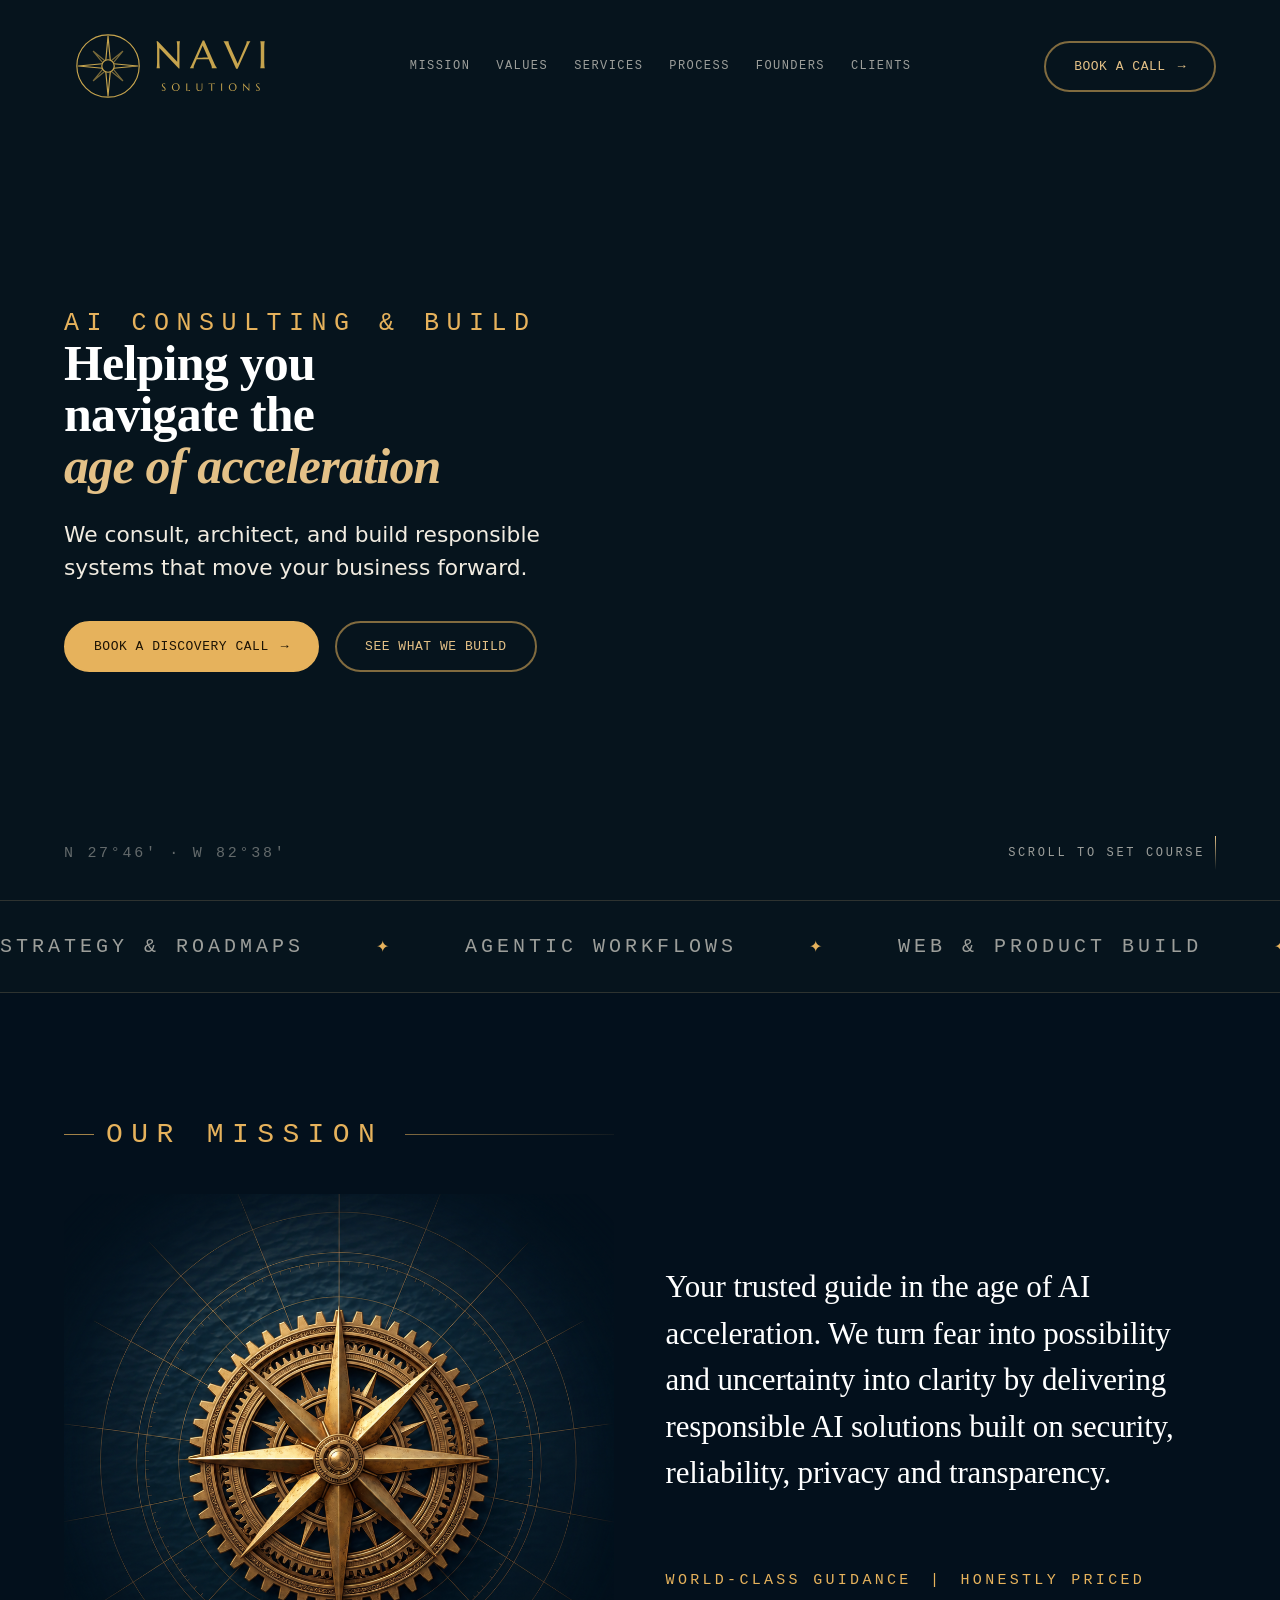
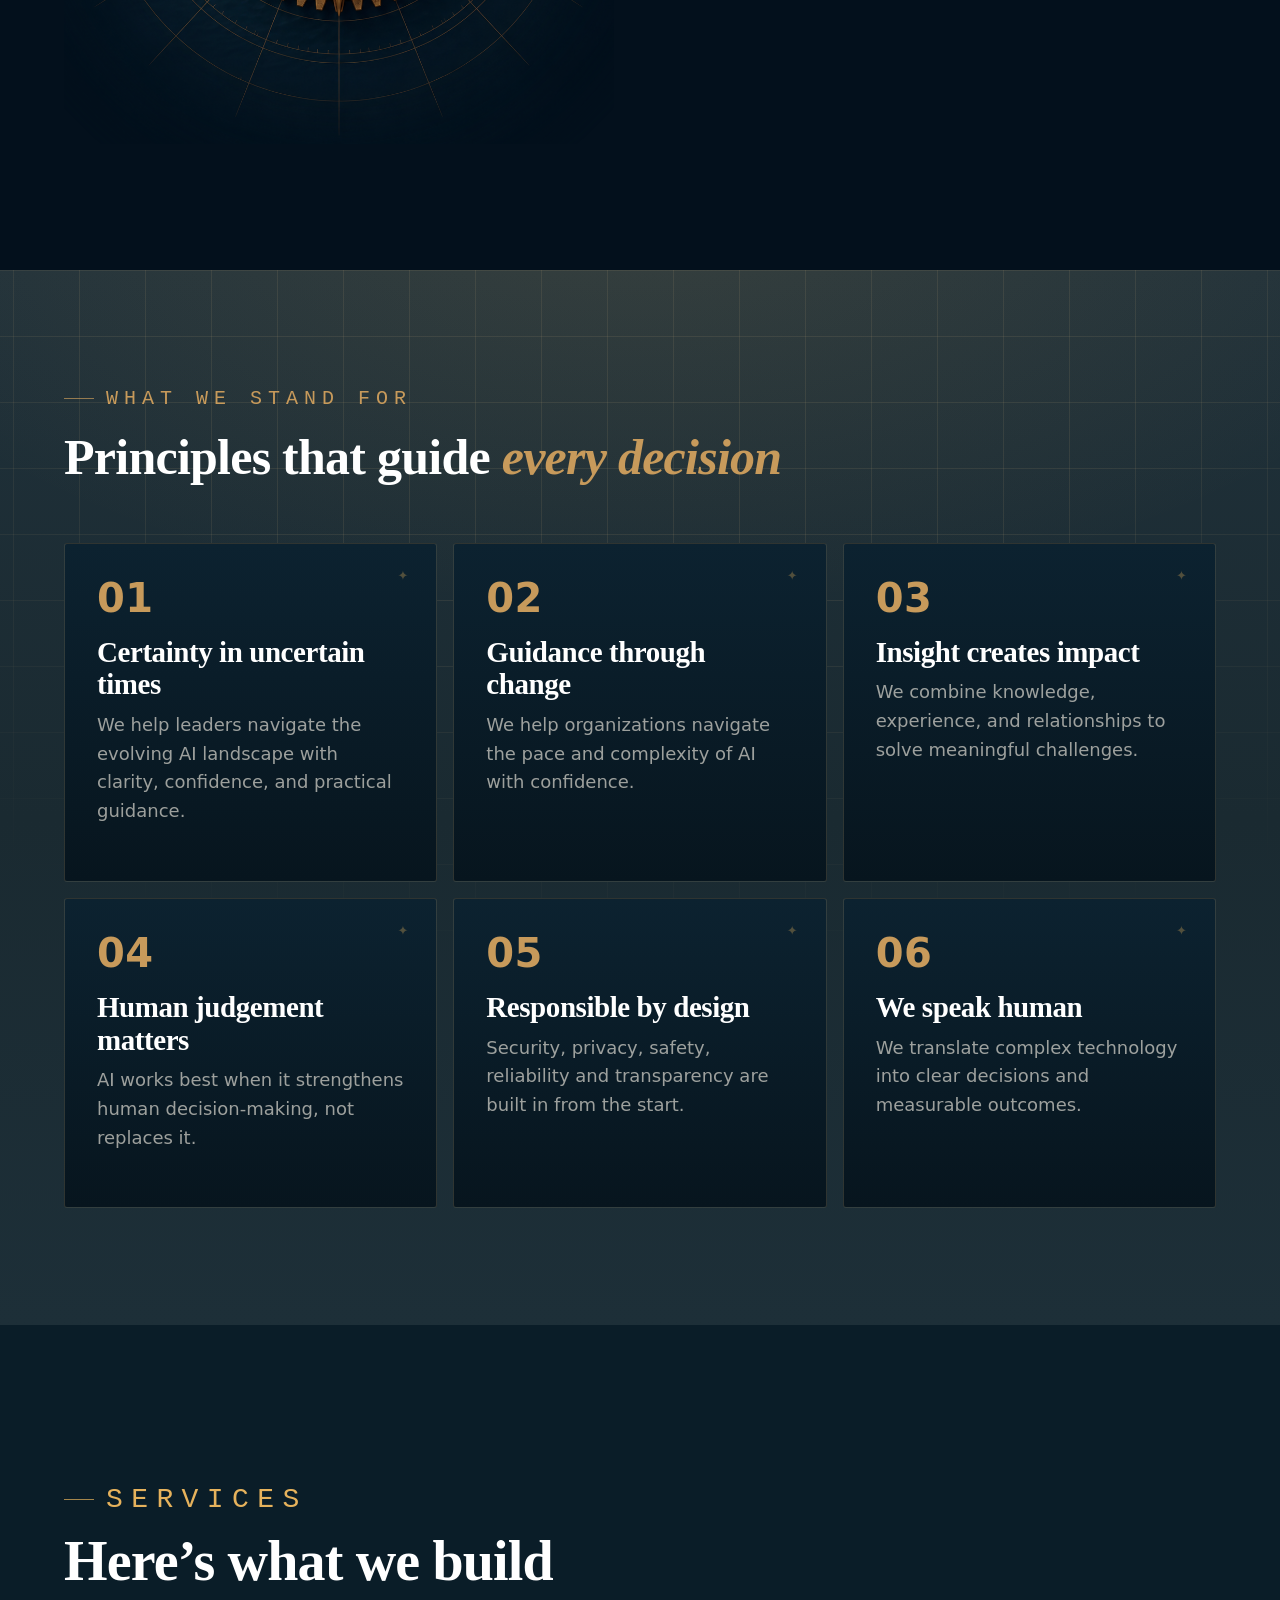
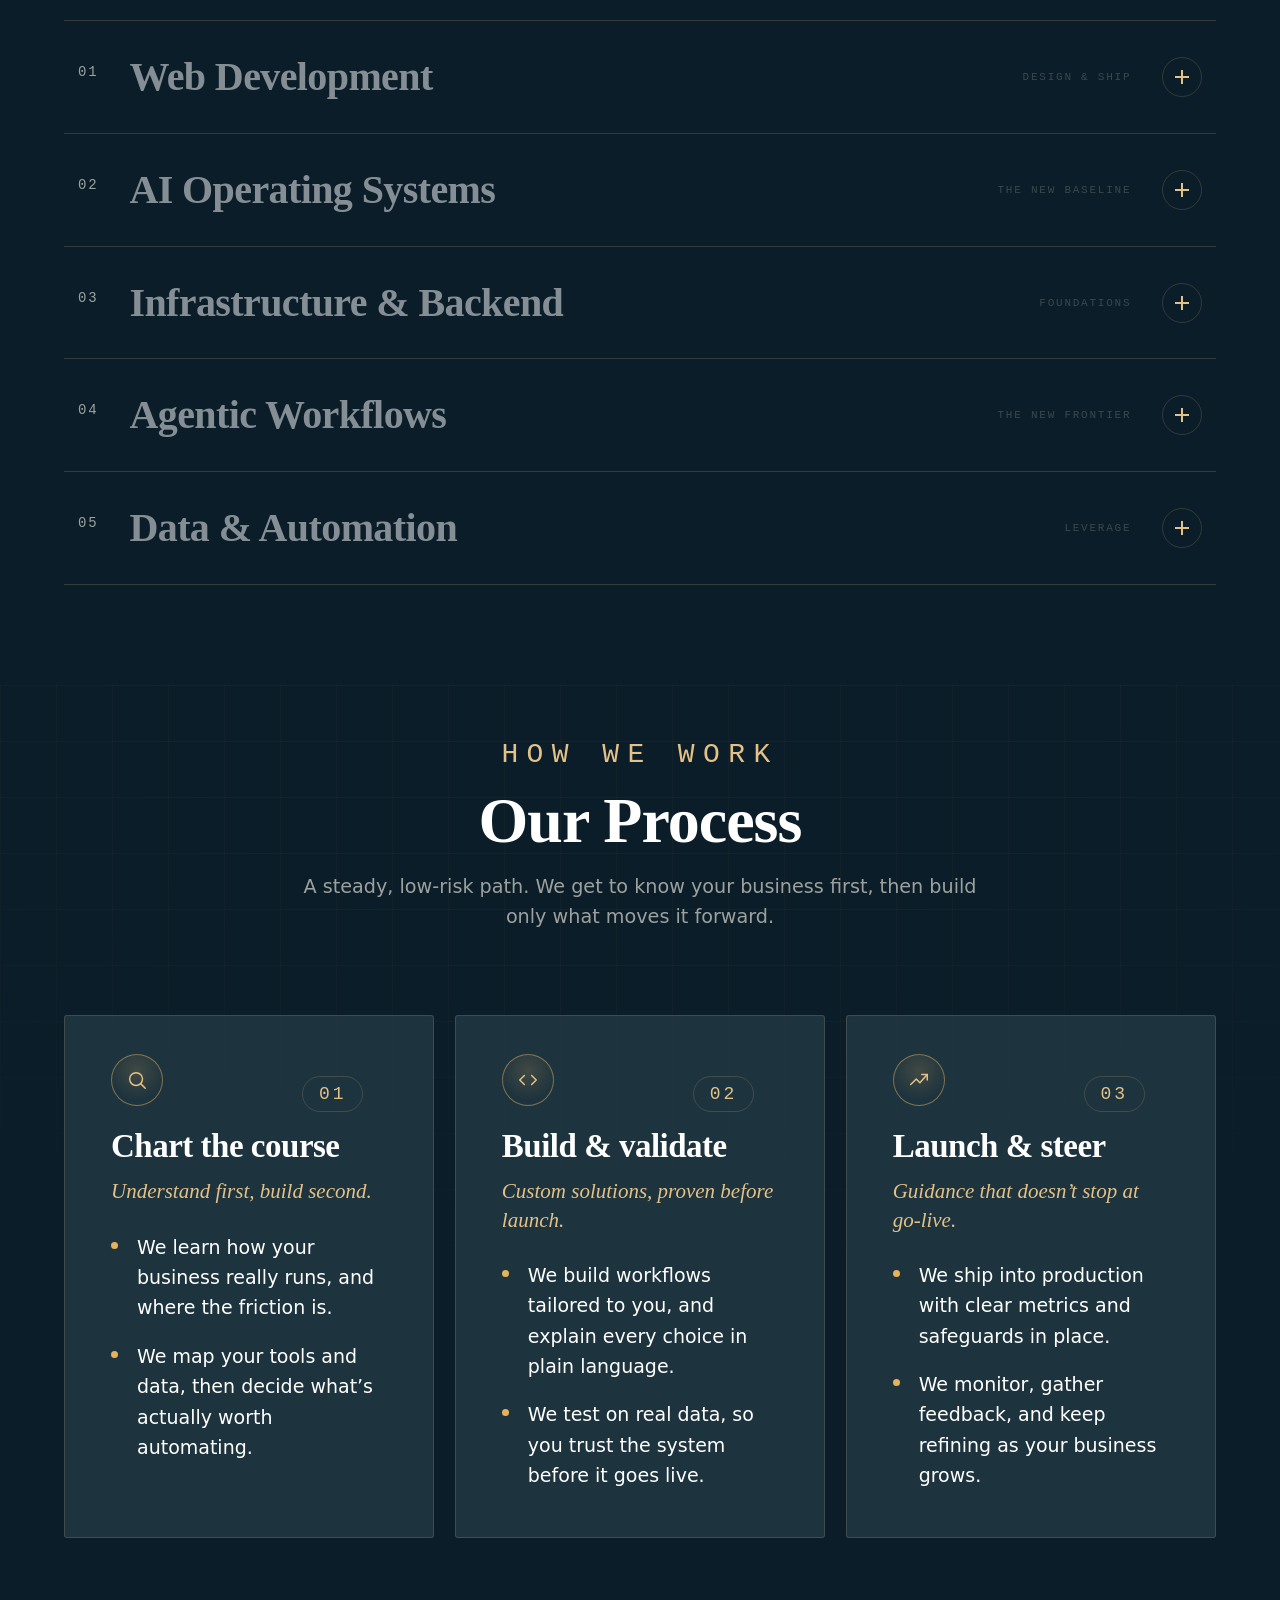
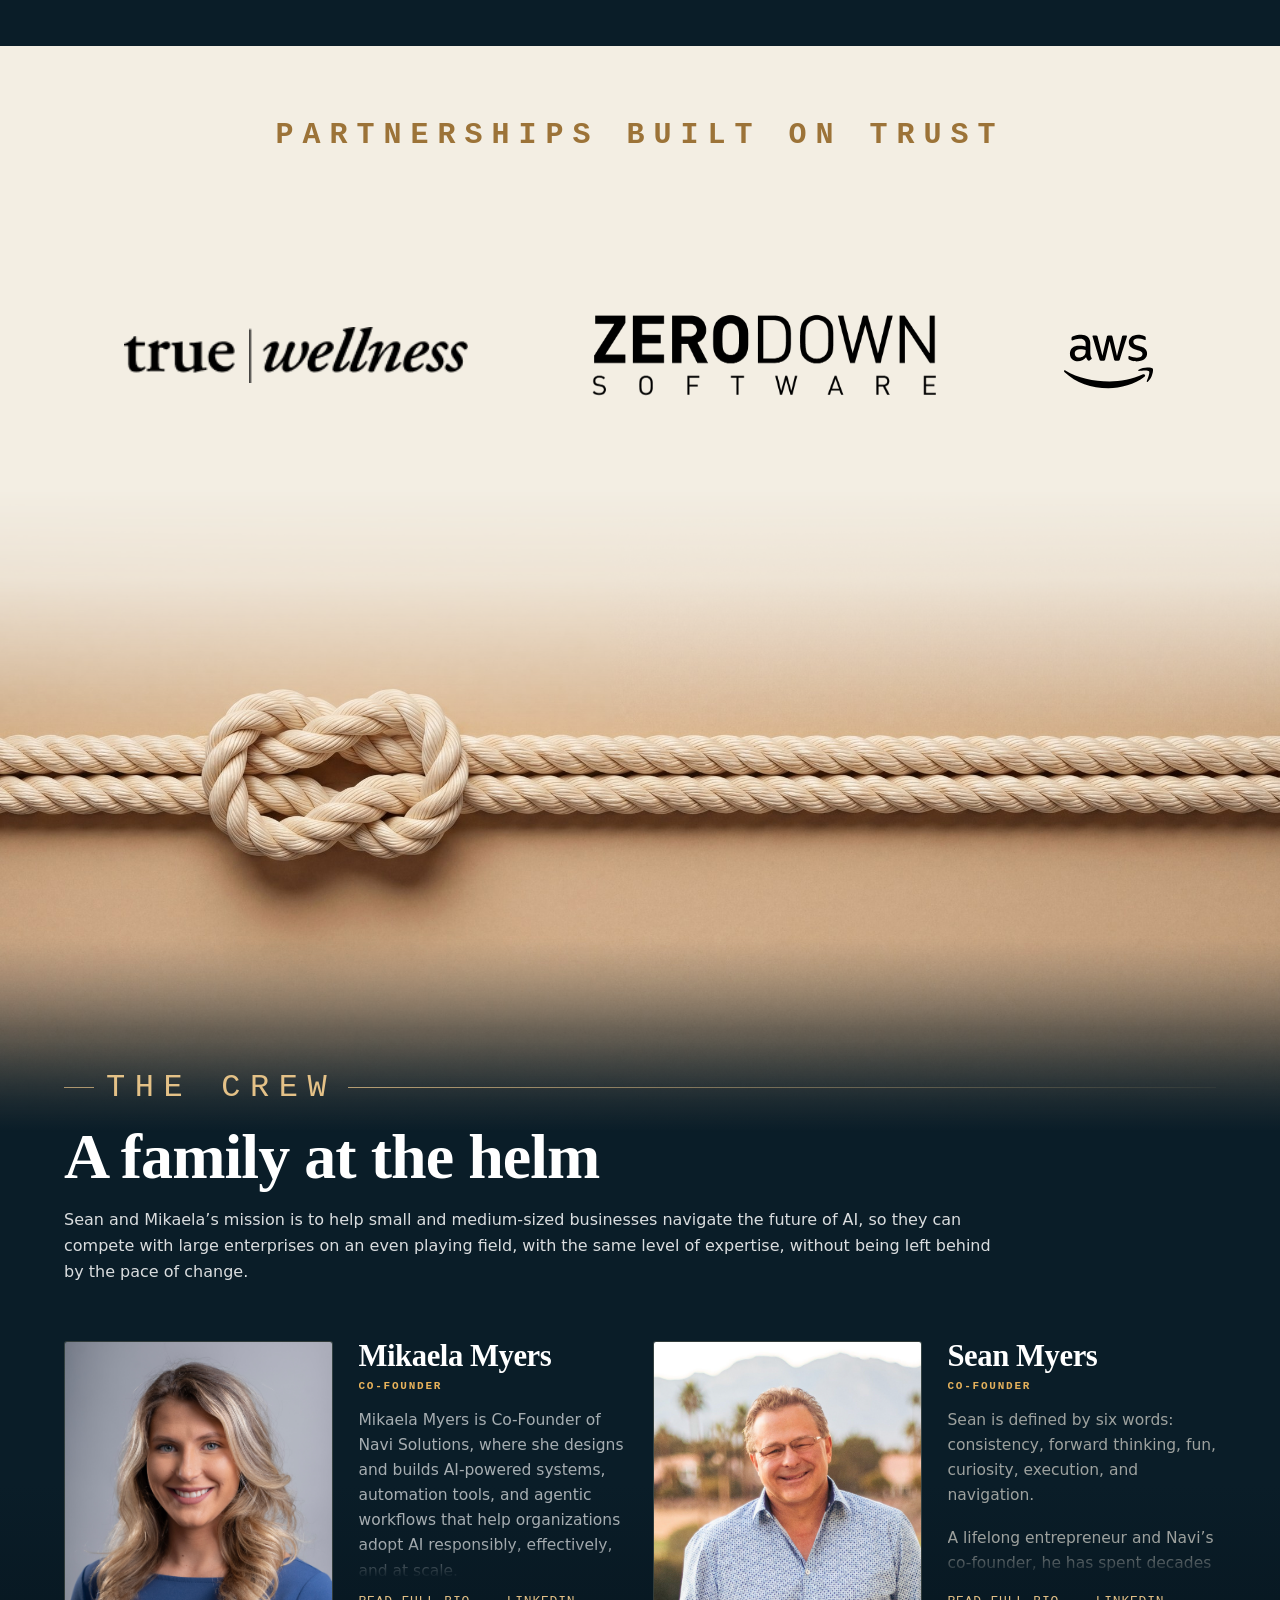
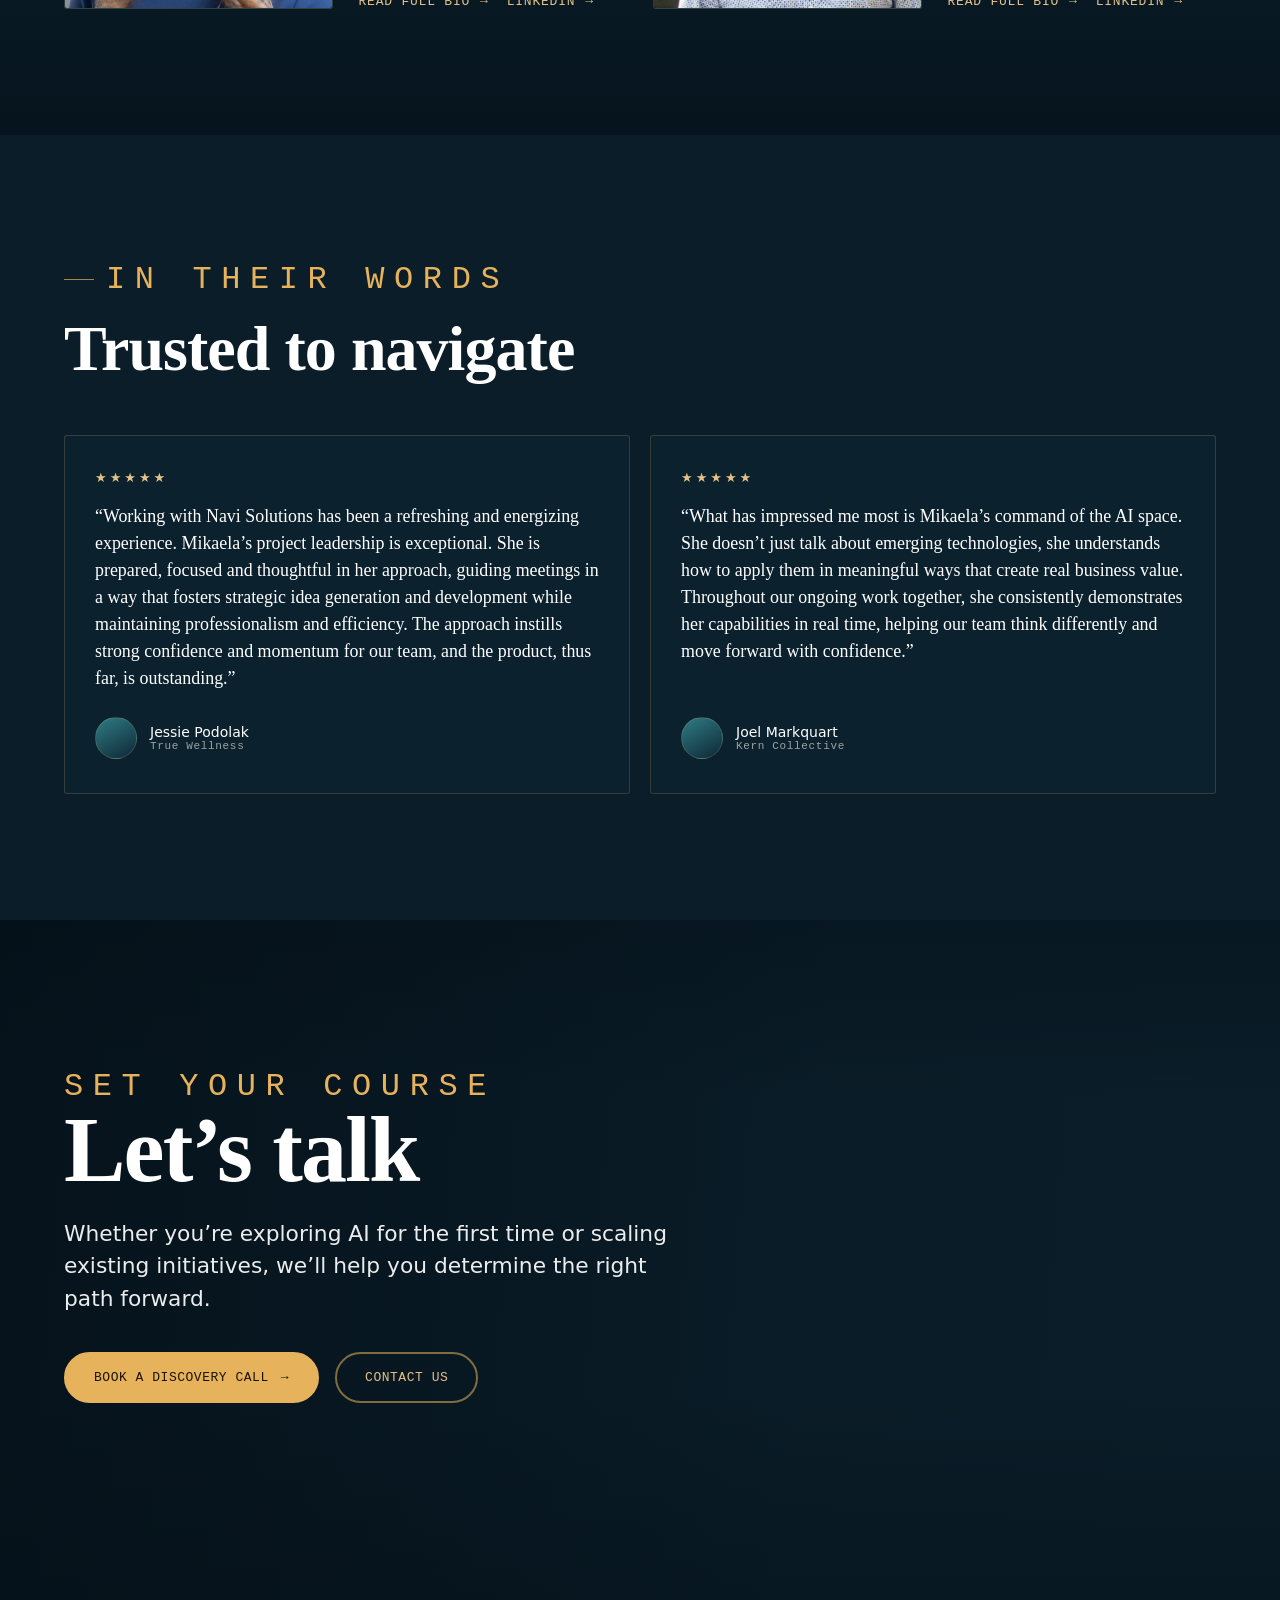
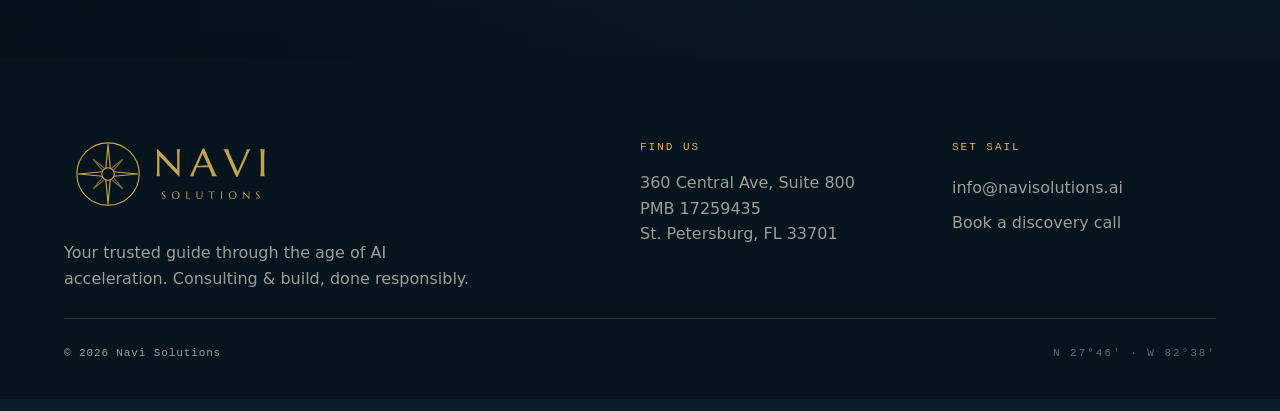
==== commit c9cbbfc3: "Add Tier 1 security headers: CSP, X-Frame-Options, Referrer-Policy Co-Authored-By: Claude Sonnet 4.6" ====
--- a/index.html
+++ b/index.html
@@ -3,6 +3,9 @@
 <head>
 <meta charset="UTF-8" />
 <meta name="viewport" content="width=device-width, initial-scale=1.0" />
+<meta http-equiv="X-Frame-Options" content="DENY" />
+<meta name="referrer" content="strict-origin-when-cross-origin" />
+<meta http-equiv="Content-Security-Policy" content="default-src 'self'; script-src 'self' 'unsafe-inline' https://assets.calendly.com; style-src 'self' 'unsafe-inline' https://fonts.googleapis.com https://assets.calendly.com; font-src 'self' https://fonts.gstatic.com; img-src 'self' data:; media-src 'self'; connect-src 'self' https://api.web3forms.com https://calendly.com; frame-src https://calendly.com;" />
 <title>Navi Solutions — Helping you navigate the age of acceleration</title>
 <link rel="preconnect" href="https://fonts.googleapis.com" />
 <link rel="preconnect" href="https://fonts.gstatic.com" crossorigin />
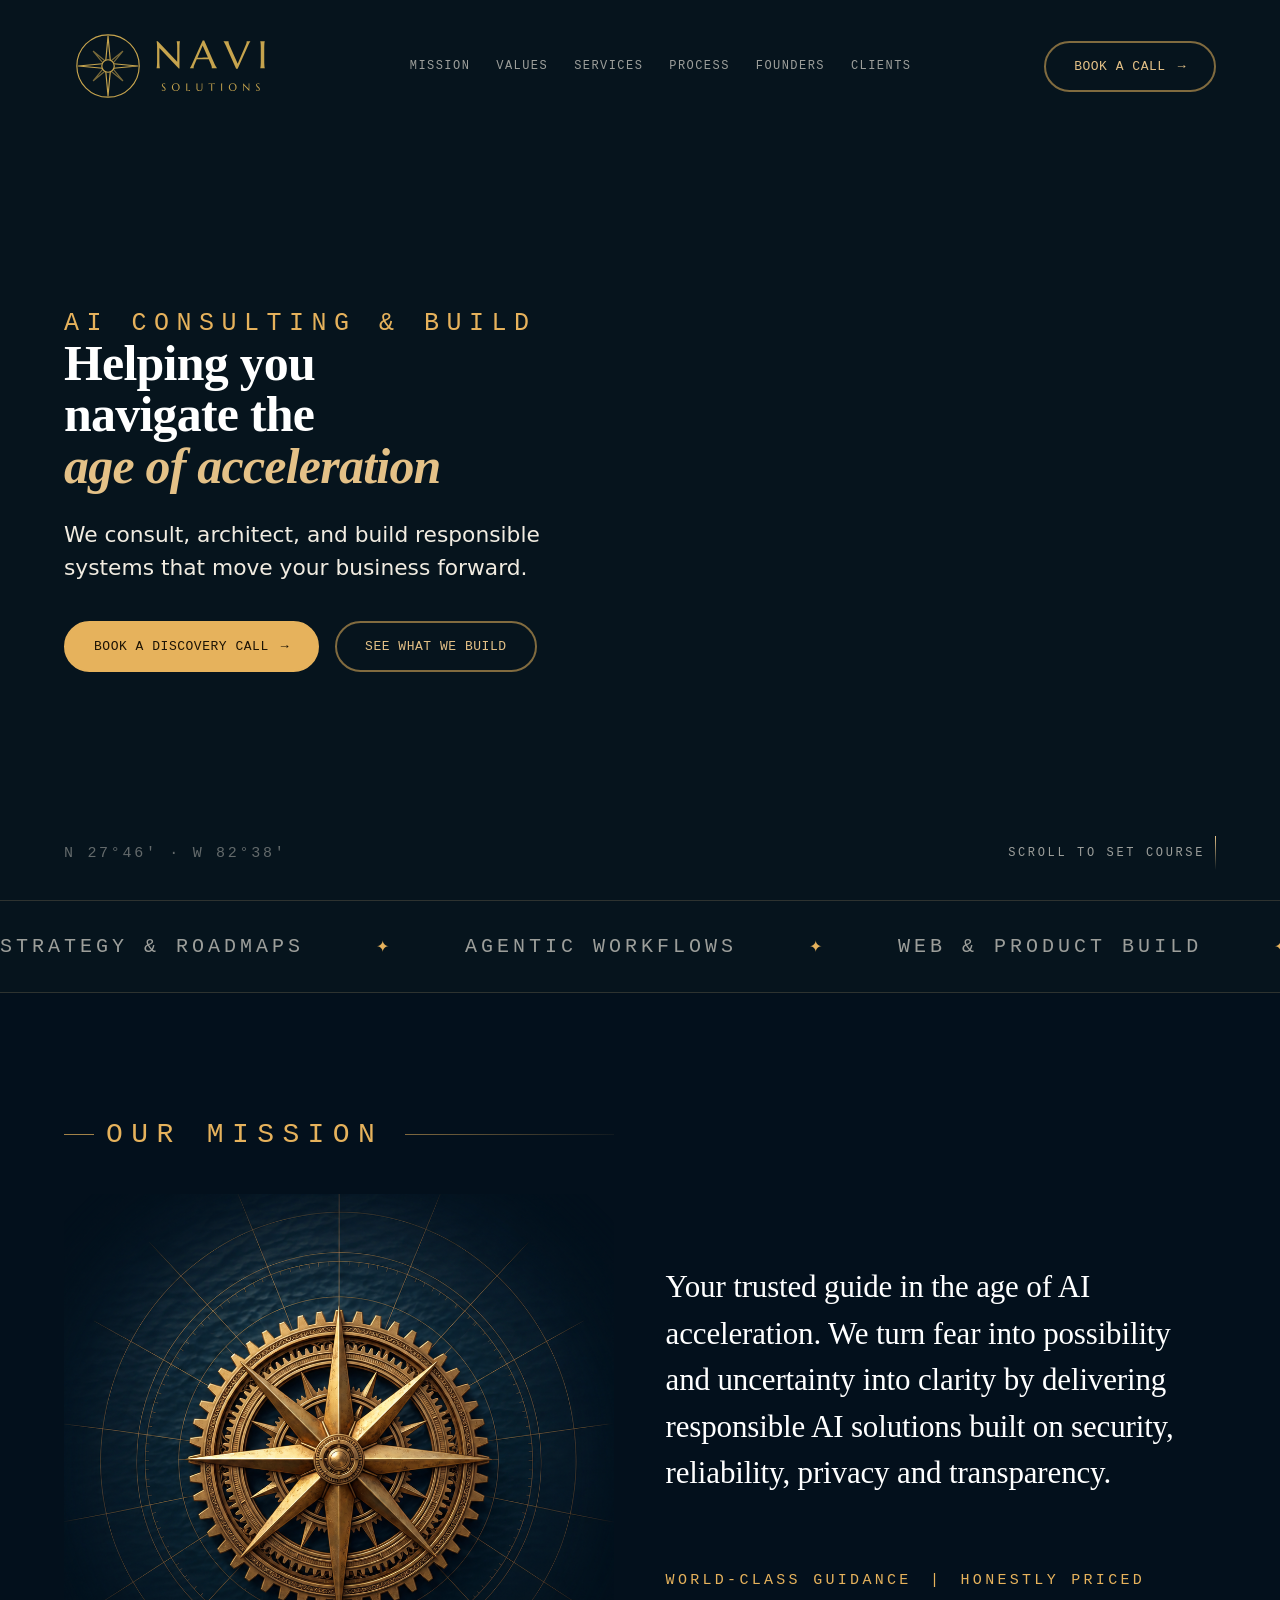
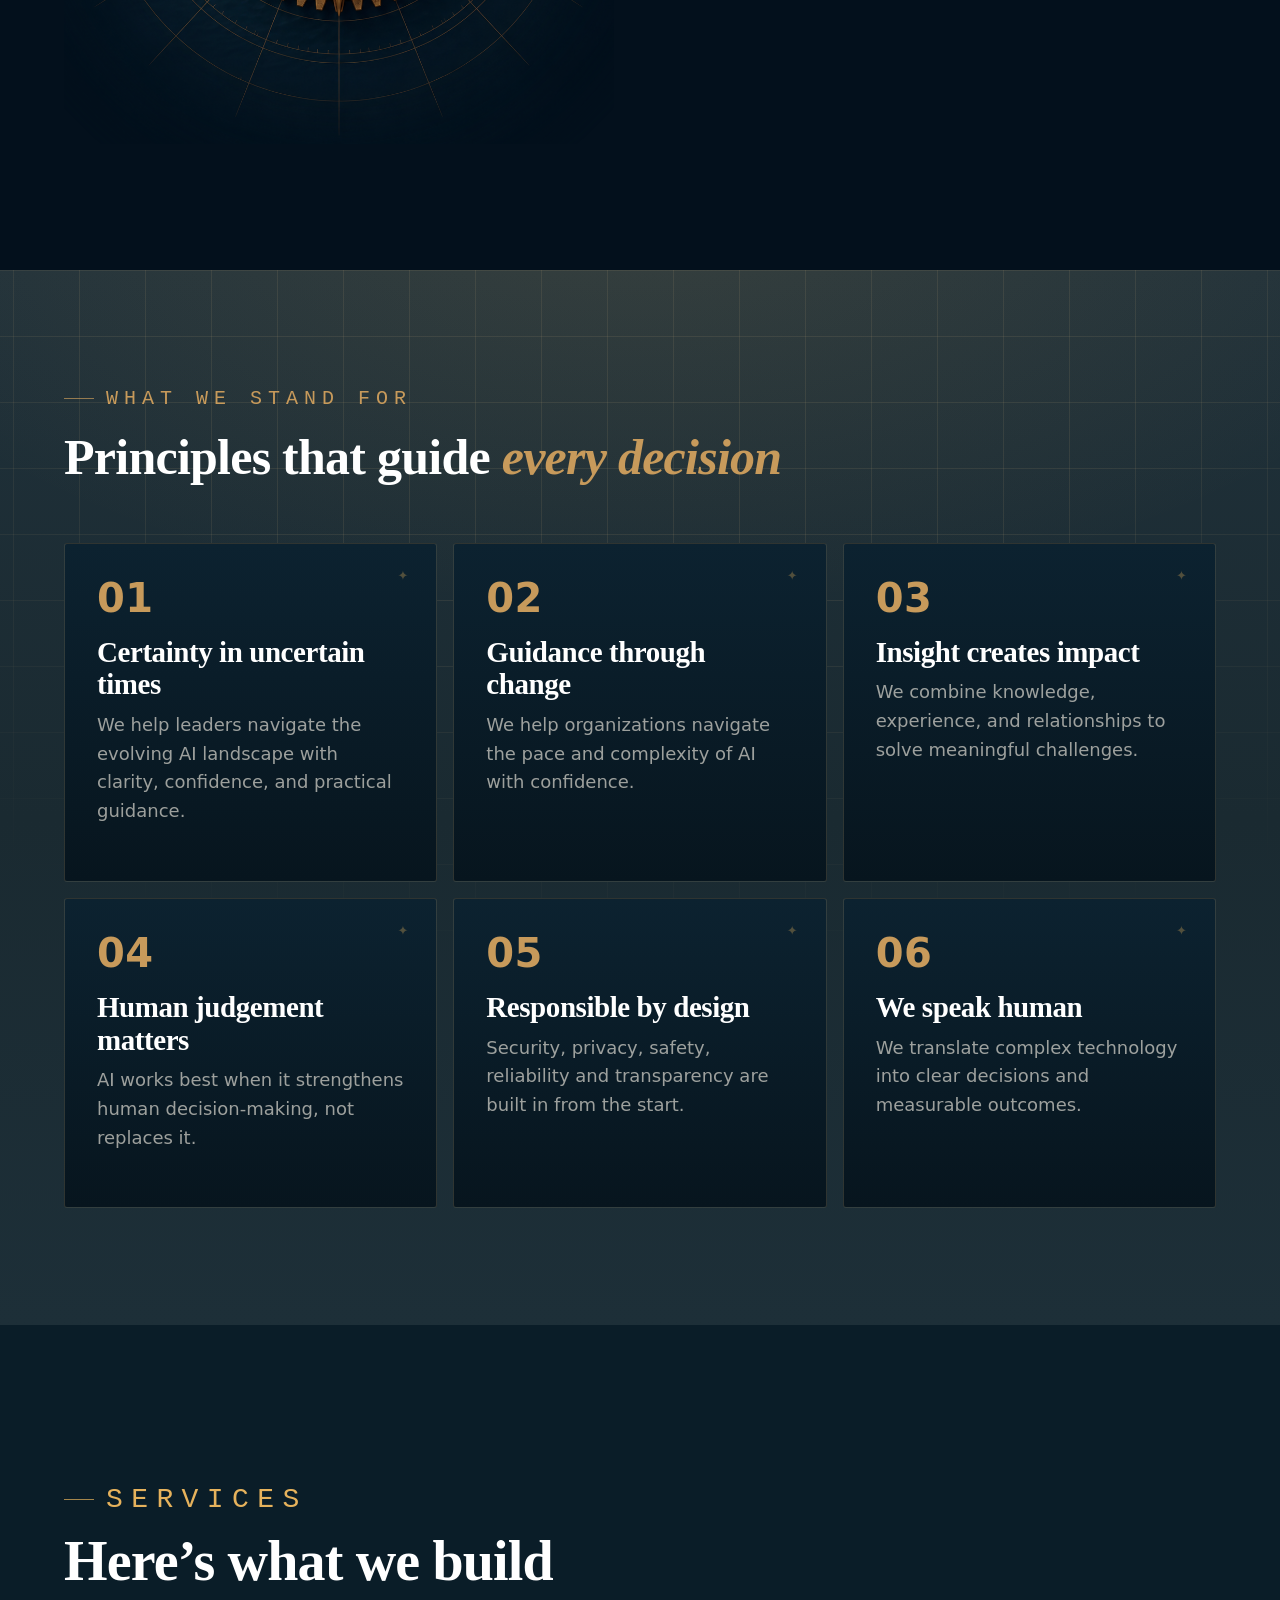
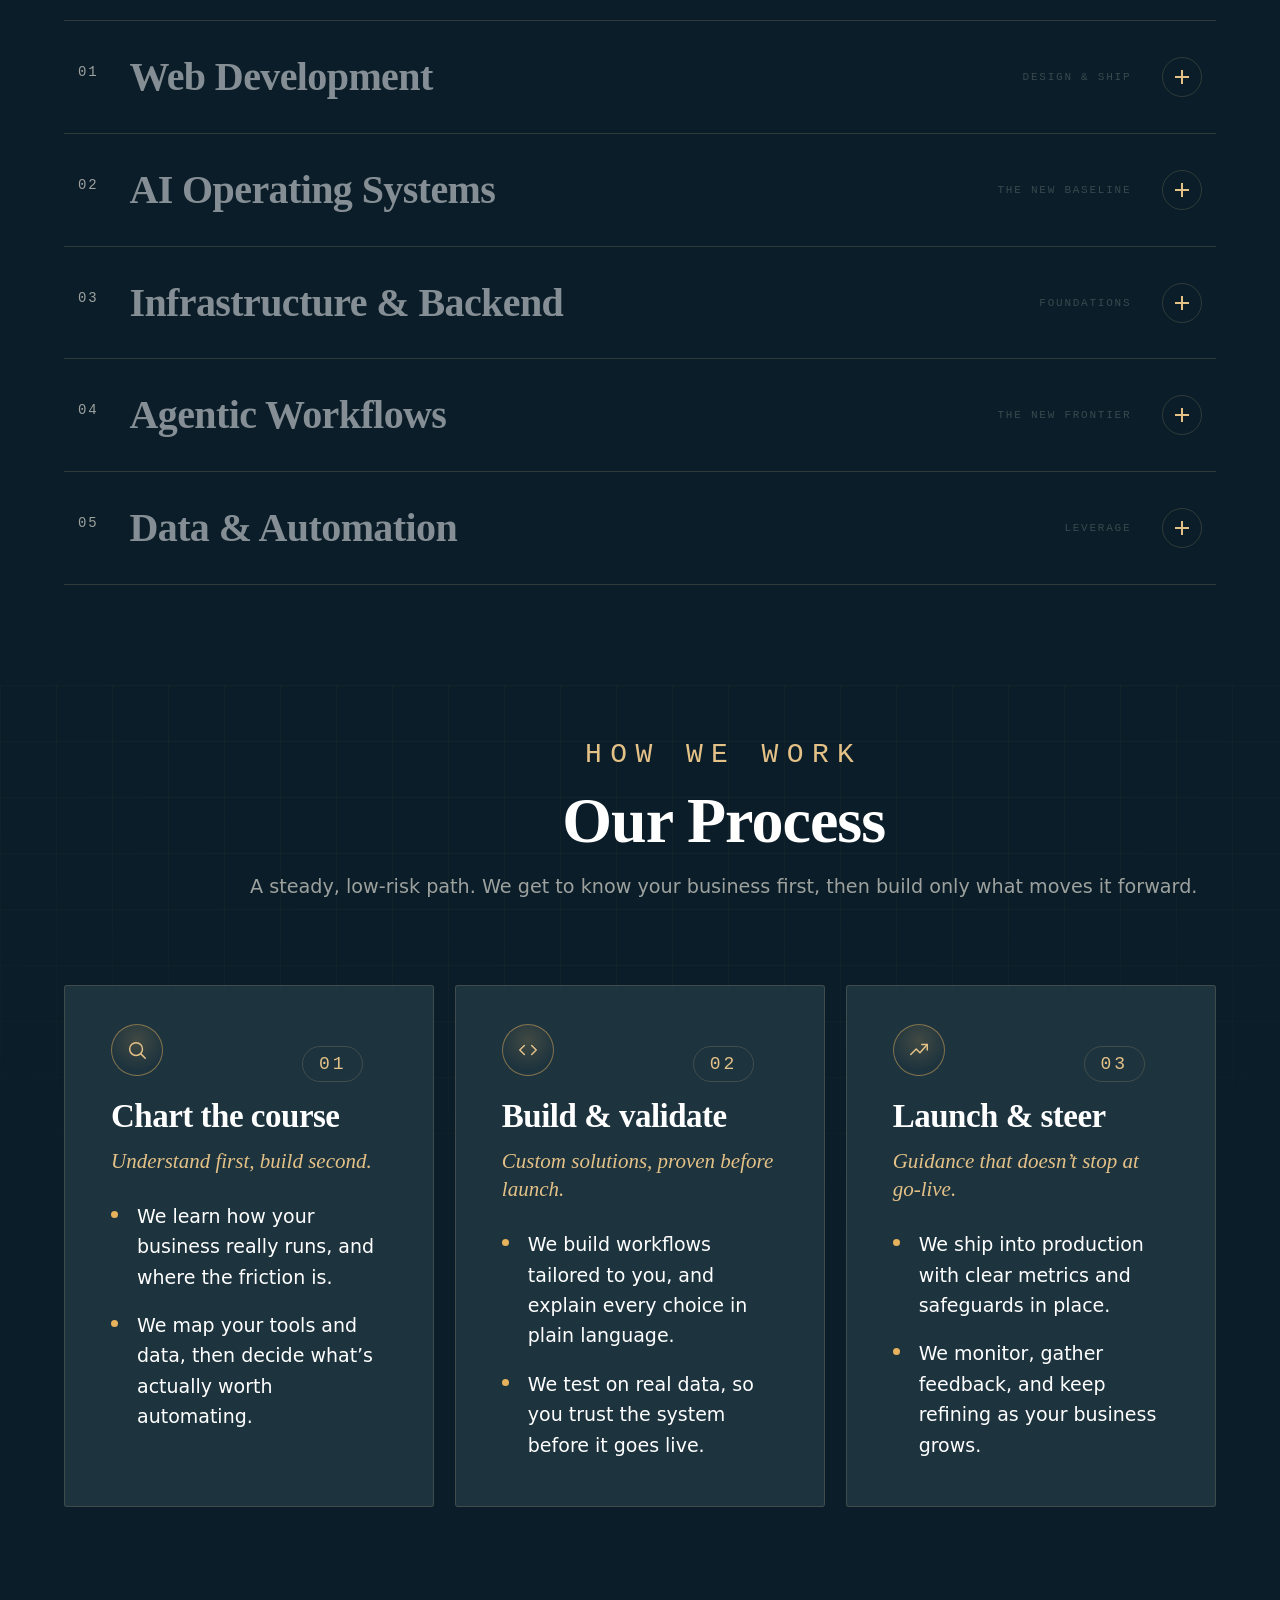
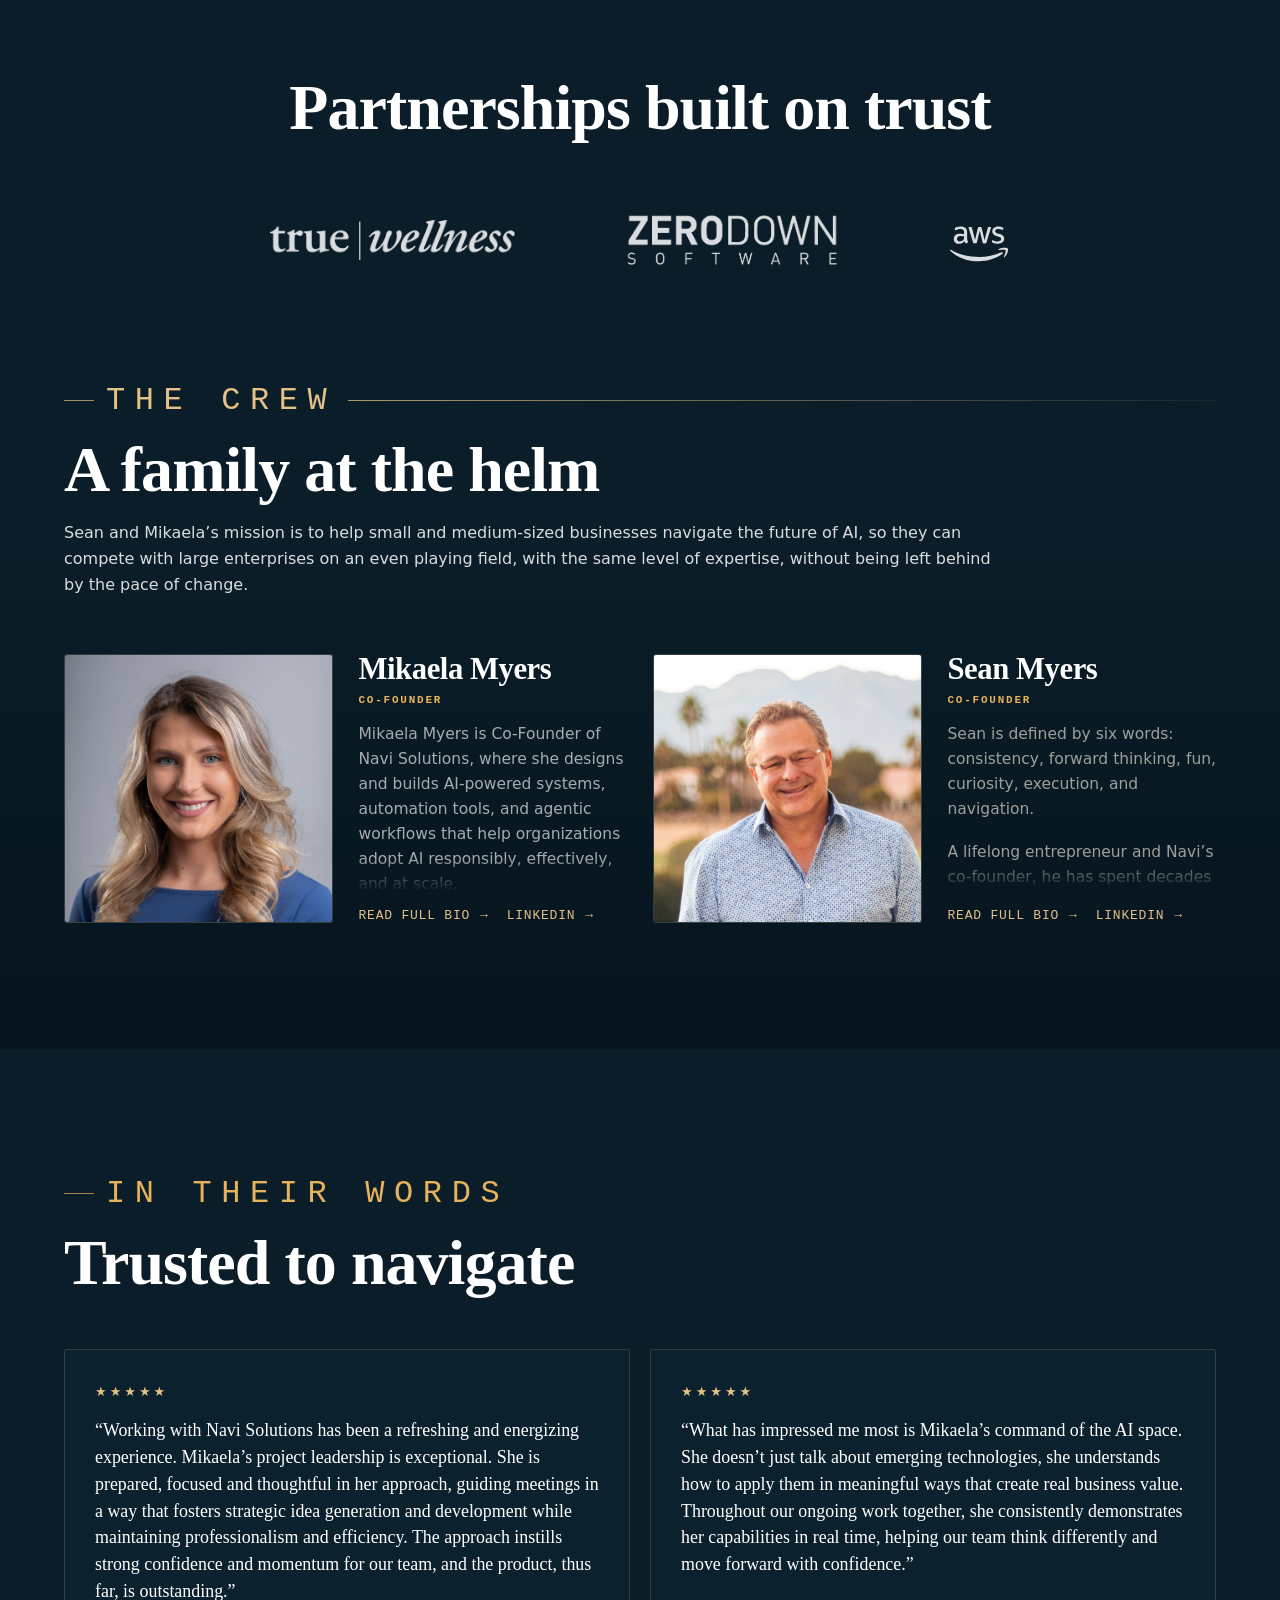
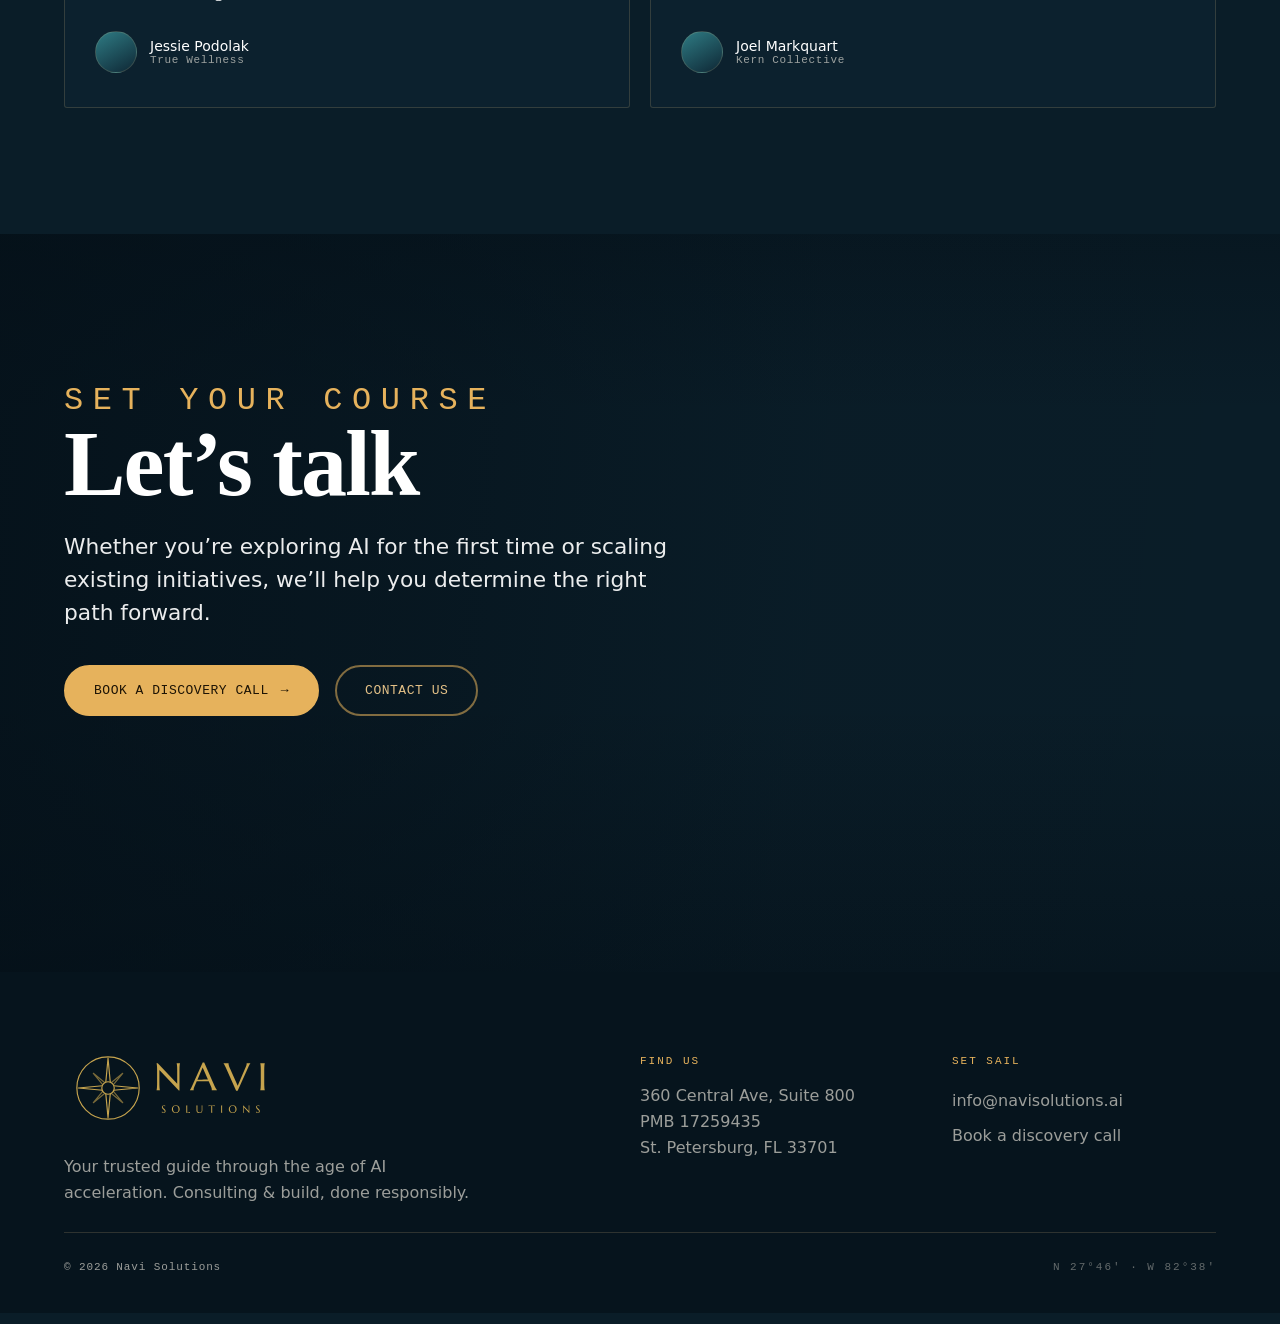
==== commit 0e52925d: "Apply V4 design: new hero video, dark partners section, remove old assets - Replace hero-compass-cle" ====
--- a/index.html
+++ b/index.html
@@ -40,7 +40,7 @@
 <!-- ============================ HERO ============================ -->
 <section class="hero">
   <div class="hero__media">
-    <video src="hero-compass-clean.mp4" autoplay muted loop playsinline></video>
+    <video src="hero-website.mp4?v=2" autoplay muted loop playsinline></video>
   </div>
   <div class="hero__inner">
     <div class="hero__copy">
@@ -93,7 +93,7 @@
       <div class="mission__body" style="gap: 26px">
       <p class="mission__lead reveal d1" style="font-size: 31px; text-align: left">Your trusted guide in the age of AI acceleration. We turn fear into possibility and uncertainty into clarity by delivering responsible AI solutions built on security, reliability, privacy and transparency.</p>
       <div class="mission__foot" style="gap: 2px">
-        <p class="mission__note reveal d2" style="font-size: 15px; line-height: 2.4;">World-class guidance <span class="sep">|</span> Honestly priced</p>
+        <p class="mission__note reveal d2" style="font-size: 15px; line-height: 2.4; width: 500px">World-class guidance <span class="sep">|</span> Honestly priced</p>
       </div>
     </div>
   </div>
@@ -223,7 +223,7 @@
     <div class="process__head">
       <span class="kicker reveal" style="font-size: 28px">How we work</span>
       <h2 class="reveal d1">Our Process</h2>
-      <p class="reveal d2">A steady, low-risk path. We get to know your business first, then build only what moves it forward.</p>
+      <p class="reveal d2" style="max-width: none; white-space: nowrap">A steady, low-risk path. We get to know your business first, then build only what moves it forward.</p>
     </div>
     <div class="pgrid">
       <article class="pcard reveal d1">
@@ -266,21 +266,19 @@
   </div>
 </section>
 
-<!-- ============================ CLIENTS ============================ -->
-<section class="clients" id="proof" style="padding: 6px 0px 68px">
-  <div class="wrap">
-    <div class="clients__head">
-      <span class="kicker on-cream reveal" style="justify-content: center; font-size: 30px; font-weight: 600; padding: 66px">Partnerships built on trust</span>
-    </div>
-    <div class="clients__row reveal d1">
-      <a class="client" href="https://truewellness.org/" target="_blank" rel="noopener"><img class="client__logo client__logo--full" src="tw-logo.webp" alt="True Wellness" loading="lazy"></a>
-      <a class="client" href="https://zerodownsoftware.com/" target="_blank" rel="noopener"><img class="client__logo client__logo--full" src="zerodown-logo.png" alt="Zero Down" loading="lazy" style="height:92px"></a>
-      <a class="client" href="https://aws.amazon.com/" target="_blank" rel="noopener"><img class="client__logo client__logo--full" src="aws-logo.svg" alt="AWS" loading="lazy" style="height:95px"></a>
-    </div>
-  </div>
-</section>
-
-<div class="rope-sep" aria-hidden="true"><img src="rope-divider-5.jpg" alt="" loading="lazy"></div>
+<!-- ============================ PARTNERS ============================ -->
+<section class="partners" id="proof" style="padding: 60px 0px">
+  <div class="wrap">
+    <div class="partners__head reveal">
+      <h2 class="h-sec partners__title">Partnerships built on trust</h2>
+    </div>
+    <div class="partners__row reveal d1" style="color: rgb(255, 255, 255)">
+      <a class="partner" href="https://truewellness.org/" target="_blank" rel="noopener" aria-label="True Wellness"><img class="partner__logo partner__logo--tw" src="tw-logo.webp" alt="True Wellness" loading="lazy"></a>
+      <a class="partner" href="https://zerodownsoftware.com/" target="_blank" rel="noopener" aria-label="Zero Down Software"><img class="partner__logo partner__logo--zd" src="zerodown-logo.png" alt="Zero Down" loading="lazy"></a>
+      <a class="partner" href="https://aws.amazon.com/" target="_blank" rel="noopener" aria-label="AWS"><img class="partner__logo partner__logo--aws" src="aws-logo.svg" alt="AWS" loading="lazy"></a>
+    </div>
+  </div>
+</section>
 
 <!-- ============================ FOUNDERS ============================ -->
 <section class="founders" id="founders">
--- a/site.css
+++ b/site.css
@@ -152,9 +152,9 @@
 .hero__media::after {
   content:""; position: absolute; inset: 0;
   background:
-    linear-gradient(90deg, var(--abyss-2) 0%, color-mix(in srgb,var(--abyss-2) 70%, transparent) 34%, transparent 60%),
+    linear-gradient(90deg, var(--abyss-2) 0%, color-mix(in srgb,var(--abyss-2) 88%, transparent) 28%, color-mix(in srgb,var(--abyss-2) 45%, transparent) 52%, transparent 72%),
     linear-gradient(0deg, var(--abyss-2) 2%, transparent 30%),
-    radial-gradient(120% 80% at 12% 50%, color-mix(in srgb,var(--abyss-2) 55%, transparent), transparent 60%);
+    radial-gradient(120% 90% at 8% 50%, color-mix(in srgb,var(--abyss-2) 70%, transparent), transparent 58%);
 }
 .hero__inner { position: relative; z-index: 2; width: min(var(--maxw), 100% - var(--gutter)*2); margin-inline: auto; padding-top: 80px; }
 .hero__copy { max-width: 660px; }
@@ -376,31 +376,18 @@
 /* =========================================================================
    CLIENTS
    ========================================================================= */
-.clients { background: var(--cream); color: var(--ink); padding: clamp(26px,4vh,46px) 0 clamp(40px,6vh,80px); position: relative; z-index: 2; }
-.clients__head { text-align: center; margin-bottom: clamp(56px,8vh,92px); }
-.clients__row { display: flex; flex-wrap: wrap; justify-content: center; align-items: center; gap: clamp(36px,8vw,104px); }
-.client { background: none; position: relative; text-decoration: none; color: inherit; display: flex; align-items: center; justify-content: center; gap: 12px; padding: 18px 10px; font-family: var(--font-display); font-size: 20px; font-weight: 600; color: var(--ink); transition: opacity .35s ease; }
-.client:hover { z-index: 5; }
-.client__logo--wide { height: 52px; }
-.client__logo.client__logo--full { height: 56px; border-radius: 0; filter: brightness(0); opacity: 1; transition: transform .4s cubic-bezier(.2,.8,.2,1); }
-.client:hover .client__logo.client__logo--full { transform: scale(1.06); }
-.client__logo { height: 60px; width: auto; max-width: 100%; object-fit: contain; border-radius: 12px; display: block; transition: transform .4s cubic-bezier(.2,.8,.2,1); transform-origin: center; will-change: transform; }
-.client:hover .client__logo { transform: scale(3); }
-.client__mark { font-family: var(--font-display); font-weight: 600; font-size: 22px; letter-spacing: -0.01em; color: #6e6e6e; transition: color .35s ease; }
-.client:hover .client__mark { color: #4a4a4a; }
-.client .dot { width: 18px; height: 18px; border: 1.5px solid var(--brass); border-radius: 50%; position: relative; flex: none; }
-.client .dot::after { content:""; position:absolute; inset: 5px; background: var(--brass); border-radius: 50%; }
-.client.is-empty { color: #8a8a8a; font-family: var(--font-mono); font-size: 12px; letter-spacing: 0.12em; opacity: 0.7; }
-.rope-sep { background: linear-gradient(180deg, var(--cream) 0%, var(--cream) 36%, #0a1d28 84%, #0a1d28 100%); line-height: 0; overflow: hidden; position: relative; z-index: 1; margin-top: 0; }
-.rope-sep img { display: block; width: 100%; height: auto;
-  /* long, eased ombre: the tan ground melts gradually into the cream
-     above and below, with the rope held fully opaque in the middle */
-  -webkit-mask-image: linear-gradient(180deg,
-      transparent 0%, rgba(0,0,0,0.18) 14%, rgba(0,0,0,0.6) 26%, #000 37%,
-      #000 70%, rgba(0,0,0,0.5) 84%, rgba(0,0,0,0.14) 95%, transparent 100%);
-          mask-image: linear-gradient(180deg,
-      transparent 0%, rgba(0,0,0,0.18) 14%, rgba(0,0,0,0.6) 26%, #000 37%,
-      #000 70%, rgba(0,0,0,0.5) 84%, rgba(0,0,0,0.14) 95%, transparent 100%); }
+.partners { background: var(--abyss); color: var(--on-dark); padding: clamp(72px,11vh,140px) 0; position: relative; z-index: 2; }
+.partners__head { text-align: center; max-width: 1040px; margin: 0 auto clamp(50px,7vh,80px); }
+.partners__title { color: #fff; }
+.partners__row { display: flex; flex-wrap: wrap; justify-content: center; align-items: center; gap: clamp(44px,8vw,108px); }
+.partner { display: inline-flex; align-items: center; justify-content: center; padding: 6px 4px; text-decoration: none; }
+.partner__logo { width: auto; object-fit: contain; display: block;
+  filter: brightness(0) invert(1); opacity: 0.85;
+  transition: filter .4s ease, opacity .4s ease, transform .4s cubic-bezier(.2,.8,.2,1); }
+.partner:hover .partner__logo { filter: none; opacity: 1; transform: scale(1.05); }
+.partner__logo--tw  { height: 40px; }
+.partner__logo--zd  { height: 56px; }
+.partner__logo--aws { height: 62px; }
 
 /* =========================================================================
    VOYAGE
@@ -408,7 +395,7 @@
 /* =========================================================================
    FOUNDERS
    ========================================================================= */
-.founders { background: linear-gradient(180deg, transparent 0%, transparent 6%, #0a1d28 38%, var(--abyss) 66%, var(--abyss-2) 100%); color: var(--on-dark); padding: clamp(56px,8vh,104px) 0 clamp(100px,14vh,180px); position: relative; z-index: 2; margin-top: clamp(-185px,-15vh,-128px); }
+.founders { background: linear-gradient(180deg, var(--abyss) 0%, var(--abyss) 30%, var(--abyss-2) 100%); color: var(--on-dark); padding: clamp(40px,5vh,72px) 0 clamp(100px,14vh,180px); position: relative; z-index: 2; }
 .founders__head { max-width: none; margin-bottom: 56px; }
 .founders__head .kicker { display: flex; width: 100%; color: var(--brass-2); }
 .founders__head .kicker::after { content:""; flex: 1 1 auto; height: 1px; align-self: center; background: linear-gradient(90deg, currentColor, color-mix(in srgb, currentColor 8%, transparent)); opacity: 0.75; }
@@ -616,9 +603,14 @@
   .nav__right .btn:not(.nav__menu-cta) { display: none; }
   .hero__copy { max-width: 100%; }
   .hero h1 { font-size: clamp(40px,9vw,64px); }
+  /* mobile overflow safety — neutralize fixed widths / nowrap from inline styles */
+  .process__head p { white-space: normal !important; }
+  .mission__note { width: auto !important; max-width: 100% !important; }
+  .services__head h2 { font-size: clamp(34px,7vw,56px) !important; }
+  .svc-row__title { font-size: clamp(24px,5.4vw,40px) !important; }
   .vcard { grid-column: span 6; }
   .pgrid { grid-template-columns: 1fr; max-width: 520px; margin-inline: auto; }
-  .clients__row { grid-template-columns: repeat(2,1fr); }
+  .partners__row { gap: clamp(36px,9vw,72px); }
   .founders__grid { grid-template-columns: 1fr; }
   .tst__grid { grid-template-columns: 1fr; }
   .services__head .lead { text-align: left; }
@@ -634,7 +626,6 @@
 }
 @media (max-width: 560px) {
   .vcard { grid-column: span 12; }
-  .clients__row { grid-template-columns: 1fr; }
   .founders__head h2 { white-space: normal; }
   .founder { grid-template-columns: 1fr; }
   .founder__body { aspect-ratio: auto; overflow: visible; }
@@ -653,6 +644,7 @@
   .hero { align-items: flex-start; }
   .hero__inner { padding-top: 100px; }
   .hero h1 { width: auto !important; }
+  .hero h1 em { white-space: normal !important; }
   .hero__copy { max-width: 100%; }
   .hero__media video { transform: scale(1.5); transform-origin: top center; }
   .hero__media::after {
@@ -660,10 +652,7 @@
       linear-gradient(180deg, color-mix(in srgb,var(--abyss-2) 80%, transparent) 0%, color-mix(in srgb,var(--abyss-2) 30%, transparent) 26%, transparent 42%),
       radial-gradient(120% 55% at 50% 16%, color-mix(in srgb,var(--abyss-2) 55%, transparent), transparent 62%);
   }
-  /* mobile spacing — keep partner logos clear of the rope, and "The crew" off it */
-  .clients { padding-bottom: clamp(72px,10vh,104px); }
-  .rope-sep { margin-top: clamp(-24px,-2vh,-14px); }
-  .founders { margin-top: clamp(-40px,-3.5vh,-26px); }
+  /* mobile spacing */
   .founders__head { padding-top: clamp(8px,2vh,20px); }
 }
 
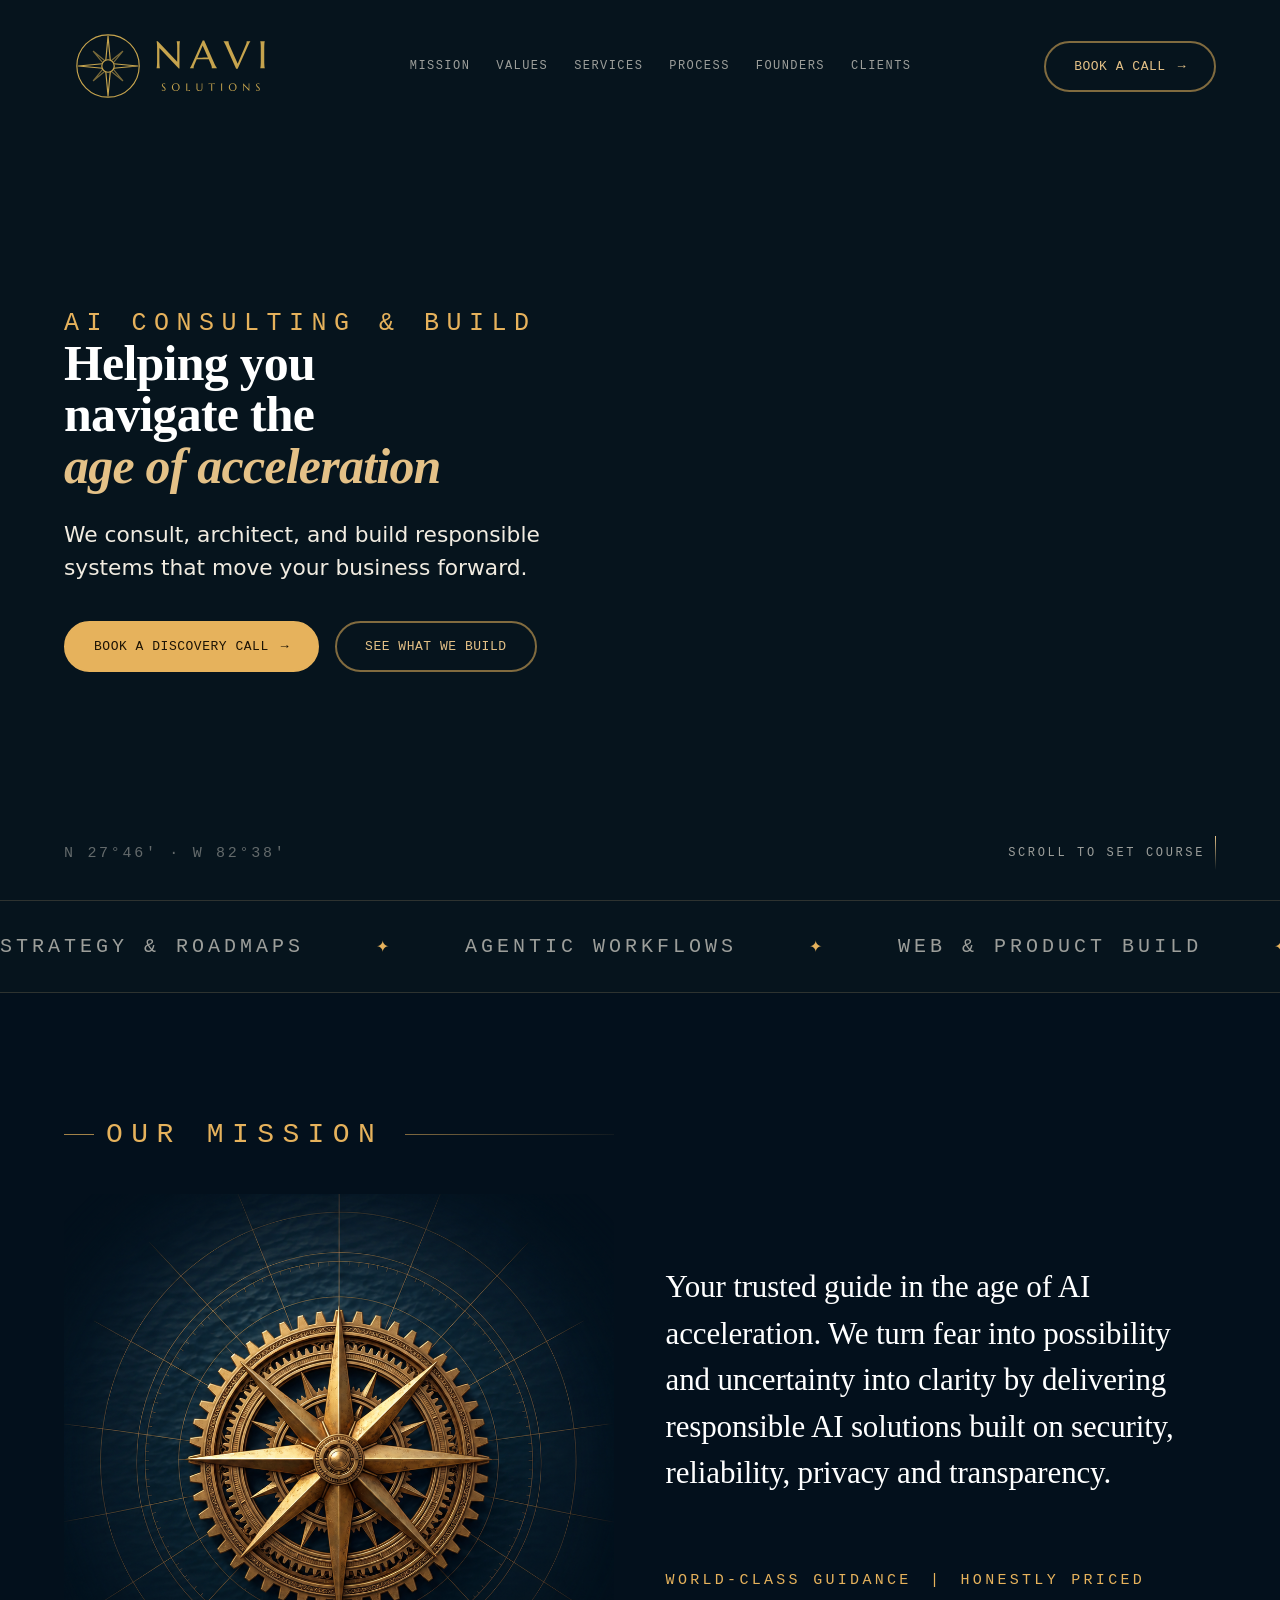
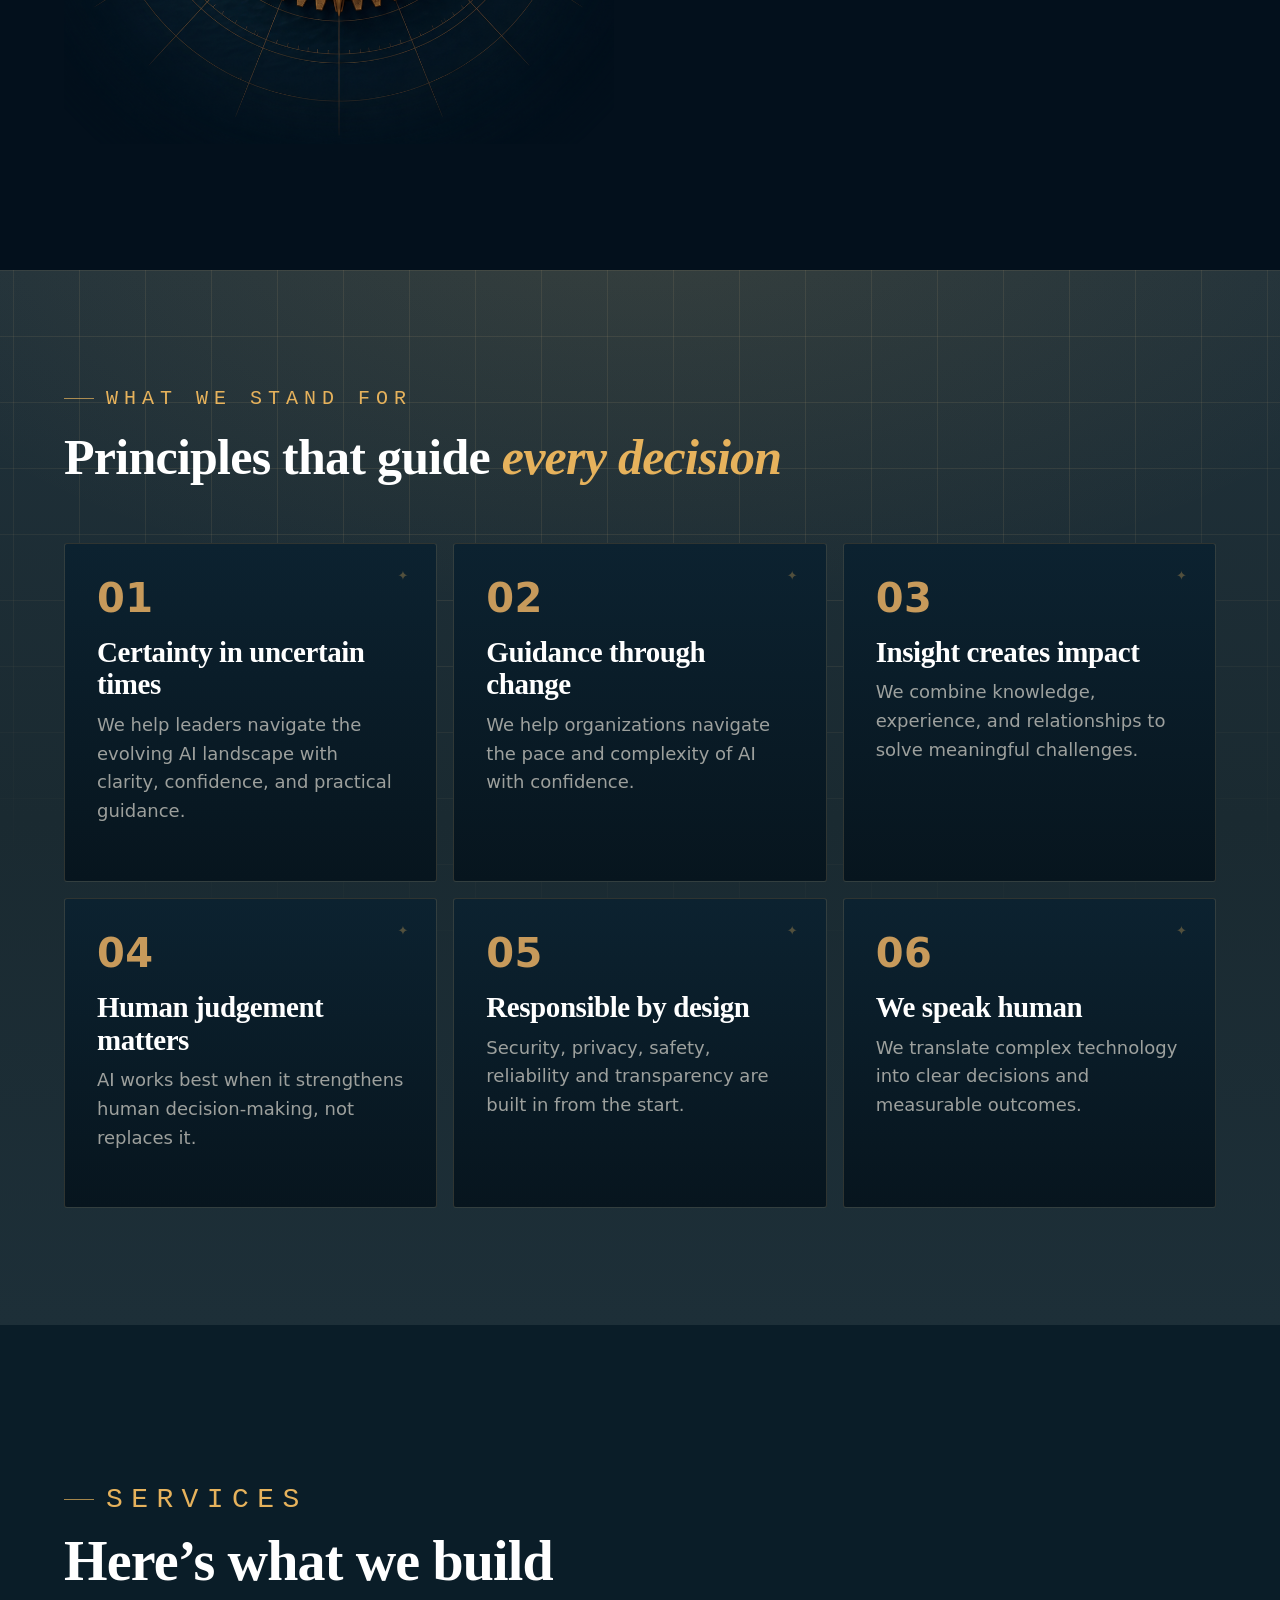
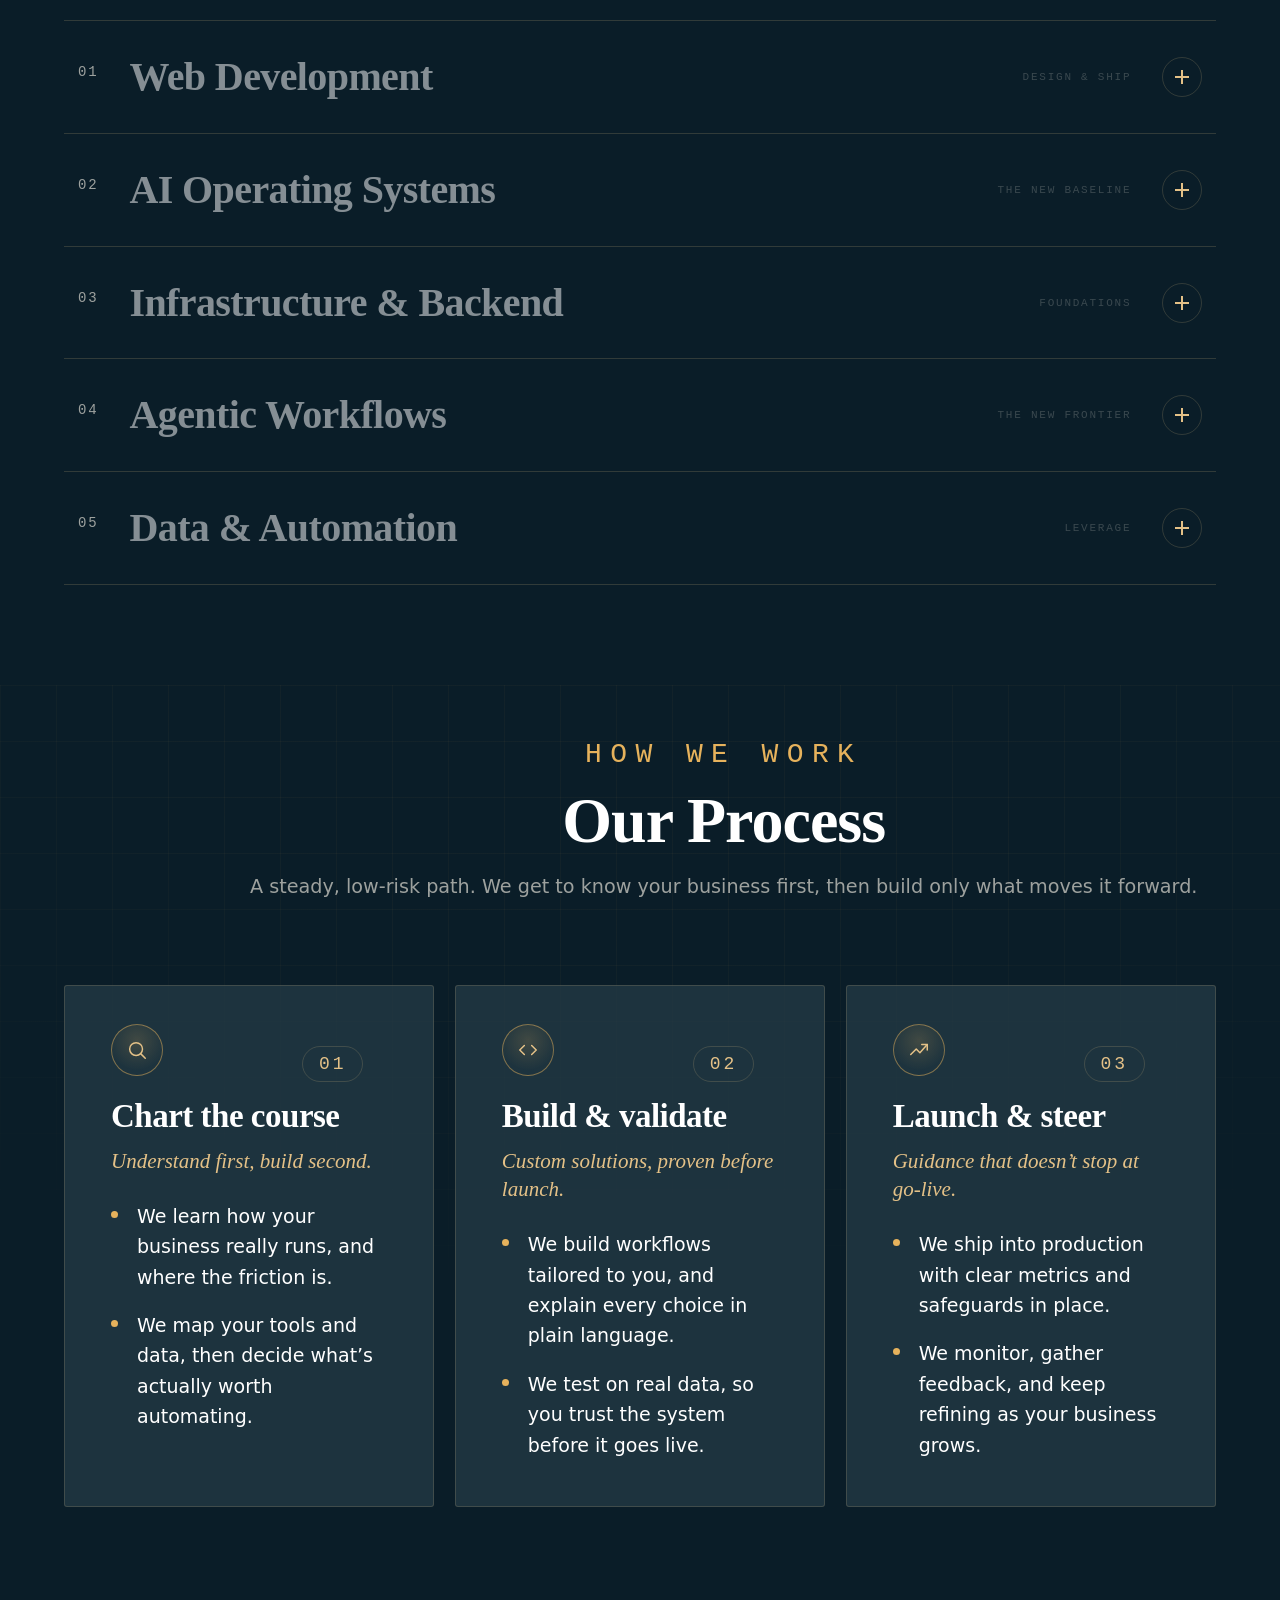
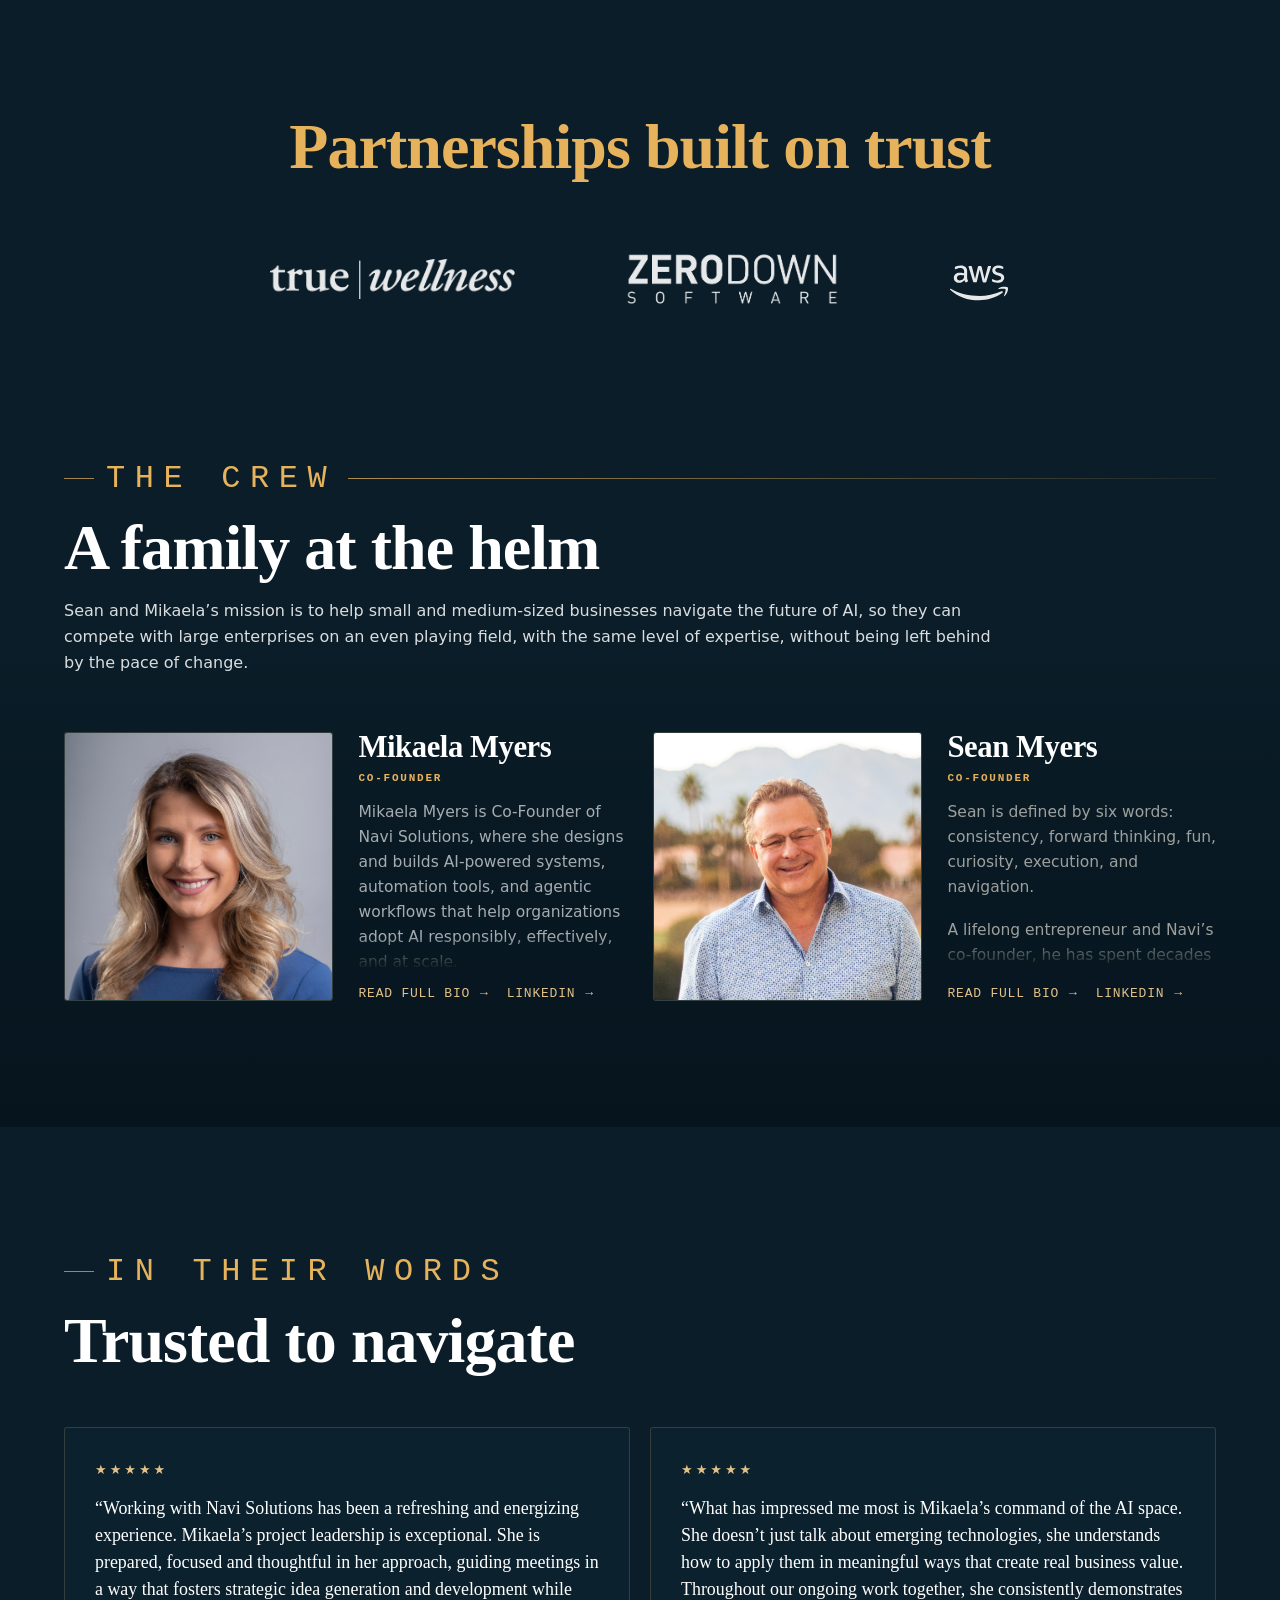
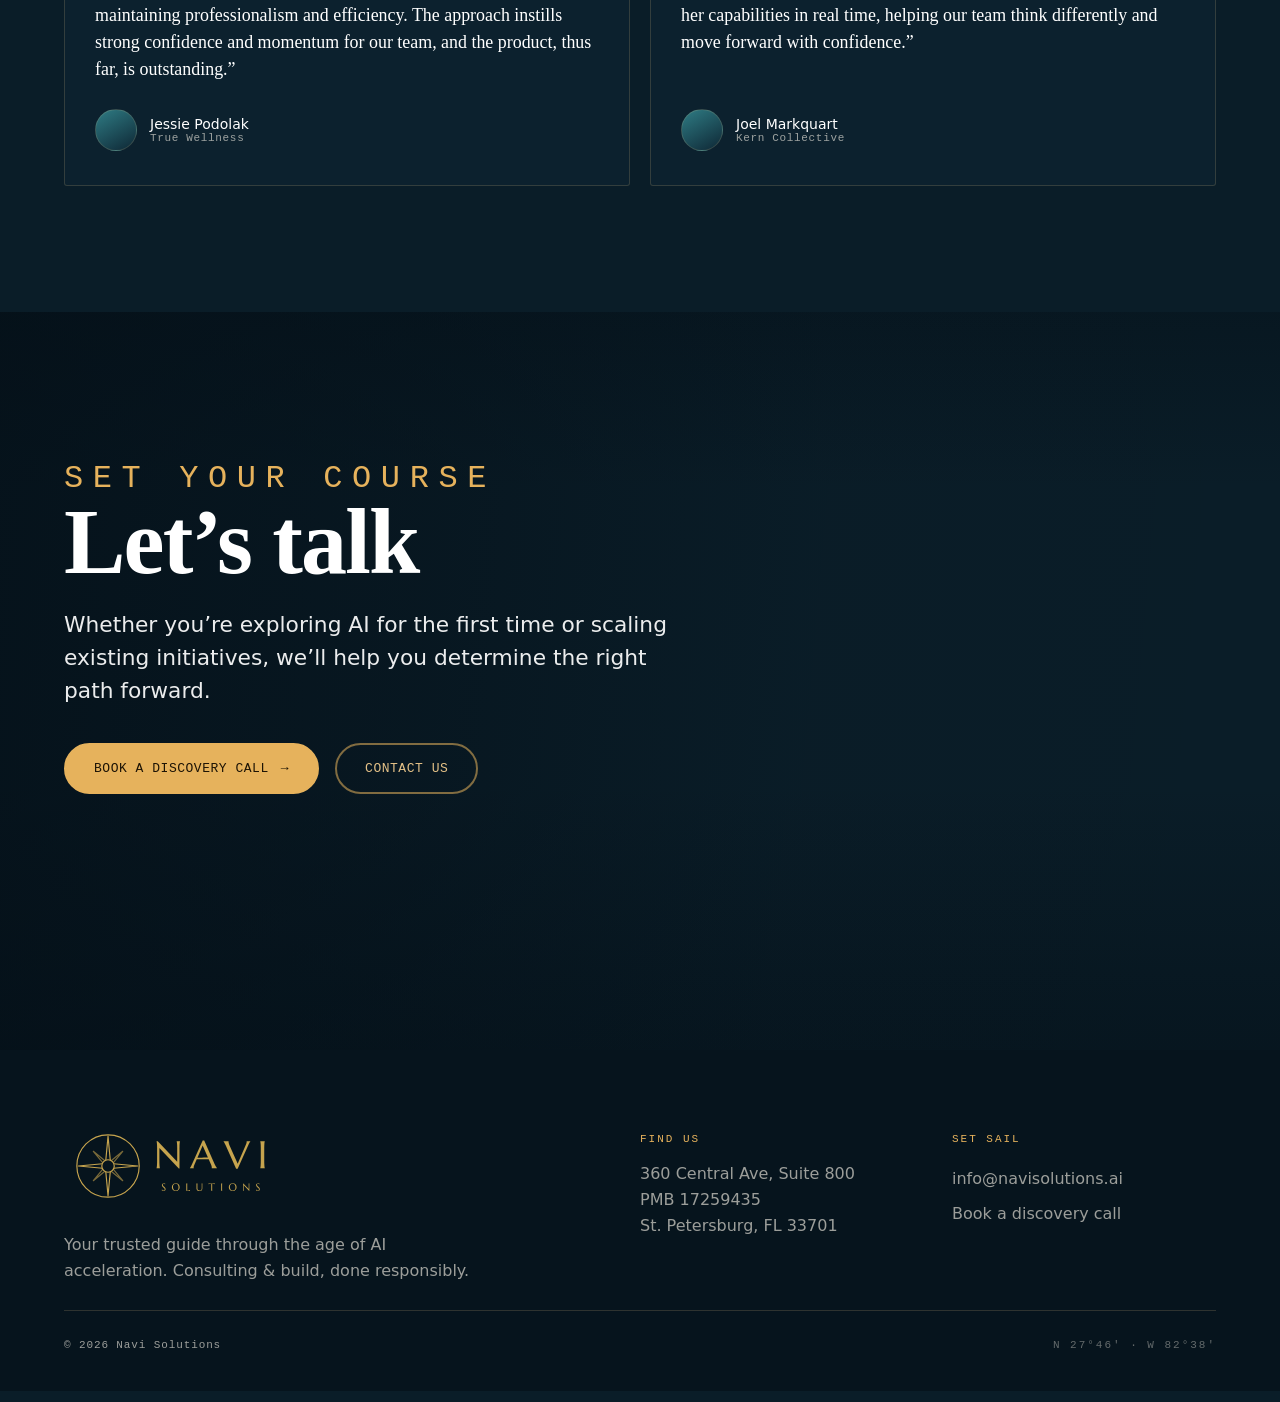
==== commit 35f1db85: "Apply CHANGES.md v2: partners silhouette, gold unification, mobile hero fix - Partners: white-silhou" ====
--- a/index.html
+++ b/index.html
@@ -267,12 +267,12 @@
 </section>
 
 <!-- ============================ PARTNERS ============================ -->
-<section class="partners" id="proof" style="padding: 60px 0px">
+<section class="partners" id="proof">
   <div class="wrap">
     <div class="partners__head reveal">
       <h2 class="h-sec partners__title">Partnerships built on trust</h2>
     </div>
-    <div class="partners__row reveal d1" style="color: rgb(255, 255, 255)">
+    <div class="partners__row reveal d1">
       <a class="partner" href="https://truewellness.org/" target="_blank" rel="noopener" aria-label="True Wellness"><img class="partner__logo partner__logo--tw" src="tw-logo.webp" alt="True Wellness" loading="lazy"></a>
       <a class="partner" href="https://zerodownsoftware.com/" target="_blank" rel="noopener" aria-label="Zero Down Software"><img class="partner__logo partner__logo--zd" src="zerodown-logo.png" alt="Zero Down" loading="lazy"></a>
       <a class="partner" href="https://aws.amazon.com/" target="_blank" rel="noopener" aria-label="AWS"><img class="partner__logo partner__logo--aws" src="aws-logo.svg" alt="AWS" loading="lazy"></a>
--- a/site.css
+++ b/site.css
@@ -78,8 +78,6 @@
 }
 .kicker::before { content:""; width: 30px; height: 1px; background: currentColor; opacity: 0.7; }
 .hero__copy .kicker::before { display: none; }
-.clients__head .kicker::before { display: none; }
-.clients__head .kicker { font-weight: 700; }
 .kicker.on-cream { color: var(--brass-deep); }
 
 .coord { font-family: var(--font-mono); font-size: 11px; letter-spacing: 0.18em; opacity: 0.62; }
@@ -244,9 +242,9 @@
   display: grid; grid-template-columns: 1fr; gap: 20px; justify-items: start;
   max-width: 70ch; margin: 0 0 clamp(48px,6.5vh,80px); text-align: left;
 }
-.values__head .kicker { justify-content: flex-start; color: #c79a5b; }
+.values__head .kicker { justify-content: flex-start; color: var(--brass); }
 .values__head h2 { color: #fff; max-width: 20ch; line-height: 1.08; text-wrap: balance; }
-.values__head h2 em { font-style: italic; color: #c79a5b; }
+.values__head h2 em { font-style: italic; color: var(--brass); }
 .values__head p { color: var(--on-dark-soft); max-width: 54ch; }
 
 .vgrid { display: grid; grid-template-columns: repeat(12, 1fr); gap: 16px; }
@@ -335,7 +333,7 @@
 }
 .process .wrap { position: relative; z-index: 1; }
 .process__head { text-align: center; max-width: 780px; margin: 0 auto clamp(52px,7vh,86px); display: grid; gap: 18px; justify-items: center; }
-.process__head .kicker { justify-content: center; color: var(--brass-2); }
+.process__head .kicker { justify-content: center; color: var(--brass); }
 .process__head .kicker::before { display: none; }
 .process__head h2 { color: #fff; font-size: clamp(40px,5vw,64px); line-height: 1.03; }
 .process__head p { color: var(--on-dark-soft); font-size: clamp(17px,1.5vw,20px); line-height: 1.6; max-width: 56ch; text-wrap: pretty; }
@@ -378,13 +376,13 @@
    ========================================================================= */
 .partners { background: var(--abyss); color: var(--on-dark); padding: clamp(72px,11vh,140px) 0; position: relative; z-index: 2; }
 .partners__head { text-align: center; max-width: 1040px; margin: 0 auto clamp(50px,7vh,80px); }
-.partners__title { color: #fff; }
+.partners__title { color: var(--brass); }
 .partners__row { display: flex; flex-wrap: wrap; justify-content: center; align-items: center; gap: clamp(44px,8vw,108px); }
 .partner { display: inline-flex; align-items: center; justify-content: center; padding: 6px 4px; text-decoration: none; }
 .partner__logo { width: auto; object-fit: contain; display: block;
-  filter: brightness(0) invert(1); opacity: 0.85;
-  transition: filter .4s ease, opacity .4s ease, transform .4s cubic-bezier(.2,.8,.2,1); }
-.partner:hover .partner__logo { filter: none; opacity: 1; transform: scale(1.05); }
+  filter: brightness(0) invert(1); opacity: 0.9;
+  transition: opacity .4s ease, transform .4s cubic-bezier(.2,.8,.2,1); }
+.partner:hover .partner__logo { opacity: 1; transform: scale(1.05); }
 .partner__logo--tw  { height: 40px; }
 .partner__logo--zd  { height: 56px; }
 .partner__logo--aws { height: 62px; }
@@ -397,7 +395,7 @@
    ========================================================================= */
 .founders { background: linear-gradient(180deg, var(--abyss) 0%, var(--abyss) 30%, var(--abyss-2) 100%); color: var(--on-dark); padding: clamp(40px,5vh,72px) 0 clamp(100px,14vh,180px); position: relative; z-index: 2; }
 .founders__head { max-width: none; margin-bottom: 56px; }
-.founders__head .kicker { display: flex; width: 100%; color: var(--brass-2); }
+.founders__head .kicker { display: flex; width: 100%; color: var(--brass); }
 .founders__head .kicker::after { content:""; flex: 1 1 auto; height: 1px; align-self: center; background: linear-gradient(90deg, currentColor, color-mix(in srgb, currentColor 8%, transparent)); opacity: 0.75; }
 .founders__head h2 { white-space: nowrap; color: #fff; }
 .founders__head p { color: var(--on-dark-soft); margin-top: 18px; max-width: 92ch; text-wrap: pretty; }
@@ -646,7 +644,7 @@
   .hero h1 { width: auto !important; }
   .hero h1 em { white-space: normal !important; }
   .hero__copy { max-width: 100%; }
-  .hero__media video { transform: scale(1.5); transform-origin: top center; }
+  .hero__media video { transform: scale(1.6) translateY(80px); transform-origin: top center; }
   .hero__media::after {
     background:
       linear-gradient(180deg, color-mix(in srgb,var(--abyss-2) 80%, transparent) 0%, color-mix(in srgb,var(--abyss-2) 30%, transparent) 26%, transparent 42%),
